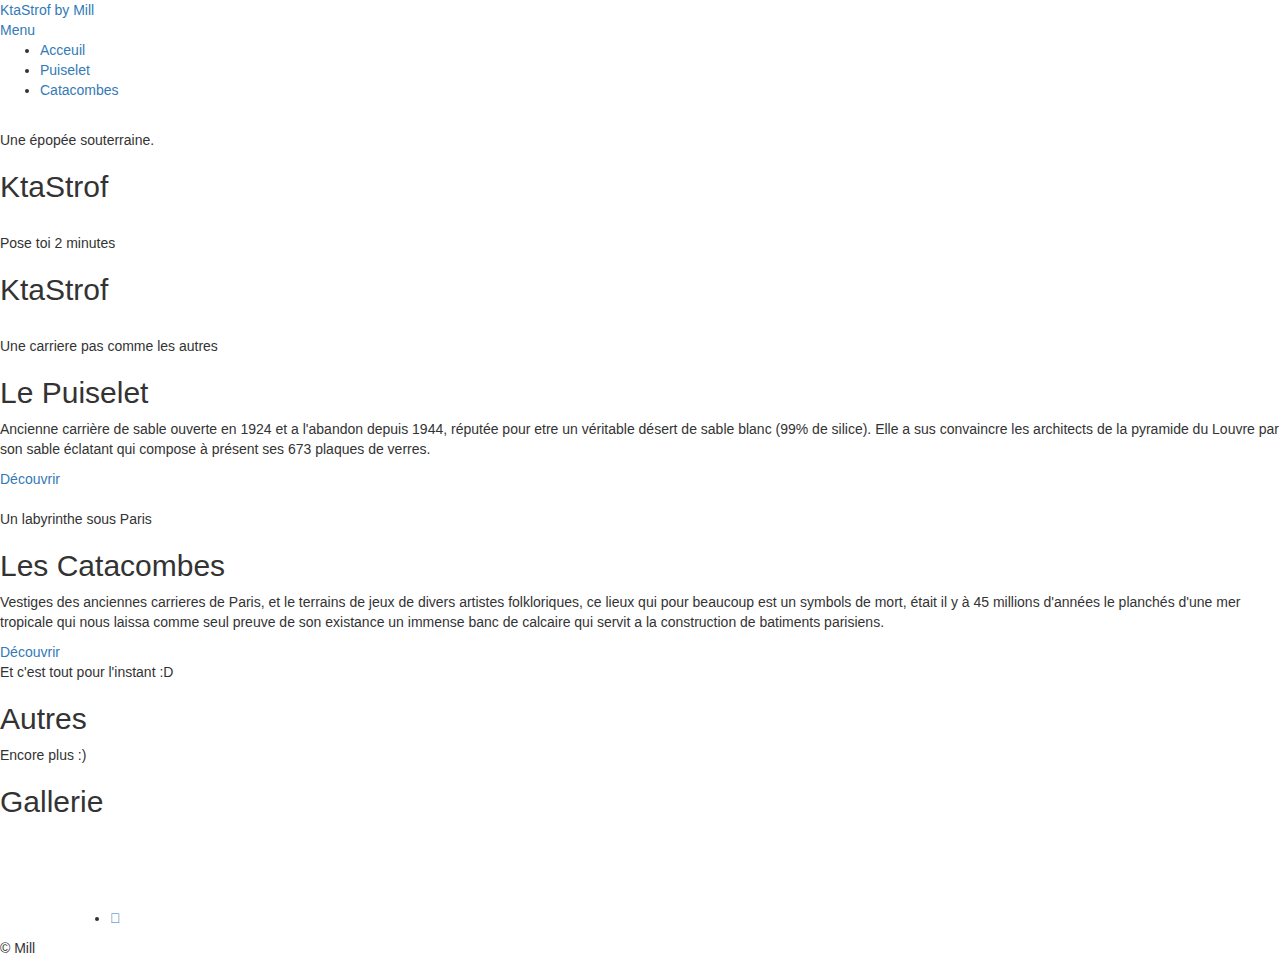
==== index.html @ 18771350 "index" ====
<!DOCTYPE HTML>
<html>
	<head>
        <meta charset="utf-8" />
		<meta name="viewport" content="width=device-width, initial-scale=1" />
		<link rel="stylesheet" href="assets/css/main.css" />
        <link rel="stylesheet" href="https://maxcdn.bootstrapcdn.com/bootstrap/3.3.7/css/bootstrap.min.css">
        <link rel="stylesheet" href="https://maxcdn.bootstrapcdn.com/font-awesome/4.7.0/css/font-awesome.min.css">
        <title>KtaStrof</title>
	</head>
	<body>
		<!-- Header -->
			<header id="header" class="alt">
				<div class="logo"><a href="index.html">KtaStrof <span>by Mill</span></a></div>
				<a href="#menu">Menu</a>
			</header>

		<!-- Nav -->
			<nav id="menu">
				<ul class="links">
					<li><a href="index.html">Acceuil</a></li>
					<li><a href="puiselet.html">Puiselet</a></li>
					<li><a href="catacombes.html">Catacombes</a></li>
				</ul>
			</nav>

		<!-- Banner -->
			<section class="banner full">
				<article>
					<img src="images/f1.JPG" alt="" />
					<div class="inner">
						<header>
							<p>Une épopée souterraine.</p>
							<h2>KtaStrof</h2>
						</header>
					</div>
				</article>
				<article>
					<img src="images/f3.JPG" alt="" />
					<div class="inner">
						<header>
							<p>Pose toi 2 minutes</p>
							<h2>KtaStrof</h2>
						</header>
					</div>
				</article>
			</section>

		<!-- One -->
			<section id="one" class="wrapper style2">
				<div class="inner">
					<div class="grid-style">

						<div>
							<div class="box">
								<div class="image fit">
                                    <a href="puiselet.html">
									<img src="images/f4.JPG" alt="" />
                                    </a>
                                    
								</div>
								<div class="content">
									<header class="align-center">
										<p>Une carriere pas comme les autres</p>
										<h2>Le Puiselet</h2>
									</header>
									<p> Ancienne carrière de sable ouverte en 1924 et a l'abandon depuis 1944, réputée pour etre un véritable désert de sable blanc (99% de silice).
									Elle a sus convaincre les architects de la pyramide du Louvre par son sable éclatant qui compose à présent ses 673 plaques de verres.</p>
									<footer class="align-center">
										<ul class="links">
										</ul>
										<a href="puiselet.html" class="button alt">Découvrir</a>
									</footer>
								</div>
							</div>
						</div>

						<div>
							<div class="box">
								<div class="image fit">
                                    <a href="catacombes.html" >
                                    <img src="images/f5.jpg" alt="" />
                                    </a>
								</div>
								<div class="content">
									<header class="align-center">
										<p>Un labyrinthe sous Paris</p>
										<h2>Les Catacombes</h2>
									</header>
									<p>Vestiges des anciennes carrieres de Paris, et le terrains de jeux de divers artistes folkloriques, ce lieux qui pour beaucoup
									est un symbols de mort, était il y à 45 millions d'années le planchés d'une mer tropicale qui nous laissa comme seul preuve 
									de son existance un immense banc de calcaire qui servit a la construction de batiments parisiens. </p>
									<footer class="align-center">
										<a href="catacombes.html" class="button alt">Découvrir</a>
									</footer>
								</div>
							</div>
						</div>
					</div>
				</div>
			</section>

		<!-- Two -->
			<section id="two" class="wrapper style3">
				<div class="inner">
					<header class="align-center">
						<p>Et c'est tout pour l'instant :D</p>
						<h2>Autres</h2>
					</header>
				</div>
			</section>

		<!-- Three -->
			<section id="three" class="wrapper style2">
				<div class="inner">
					<header class="align-center">
						<p class="special"> Encore plus :)</p>
						<h2>Gallerie</h2>
					</header>
					<div class="gallery">
						<div>
							<div class="image fit">
								<a href="#"><img src="images/f6.jpg" alt="" /></a>
							</div>
						</div>
						<div>
							<div class="image fit">
								<a href="#"><img src="images/f7.jpg" alt="" /></a>
							</div>
						</div>
						<div>
							<div class="image fit">
								<a href="#"><img src="images/f8.jpg" alt="" /></a>
							</div>
						</div>
						<div>
							<div class="image fit">
								<a href="#"><img src="images/f9.JPG" alt="" /></a>
							</div>
						</div>
					</div>
				</div>
			</section>


		<!-- Footer -->
			<footer id="footer">
				<div class="container">
					<ul class="icons">
						<li><a href="https://www.instagram.com/m1ll3n1um3/" class="icon fa-instagram"><span class="label">Instagram</span></a></li>

					</ul>
				</div>
				<div class="copyright">
					&copy; Mill
				</div>
			</footer>

		<!-- Scripts -->
			<script src="assets/js/jquery.min.js"></script>
			<script src="assets/js/jquery.scrollex.min.js"></script>
			<script src="assets/js/skel.min.js"></script>
			<script src="assets/js/util.js"></script>
			<script src="assets/js/main.js"></script>
	</body>
</html>
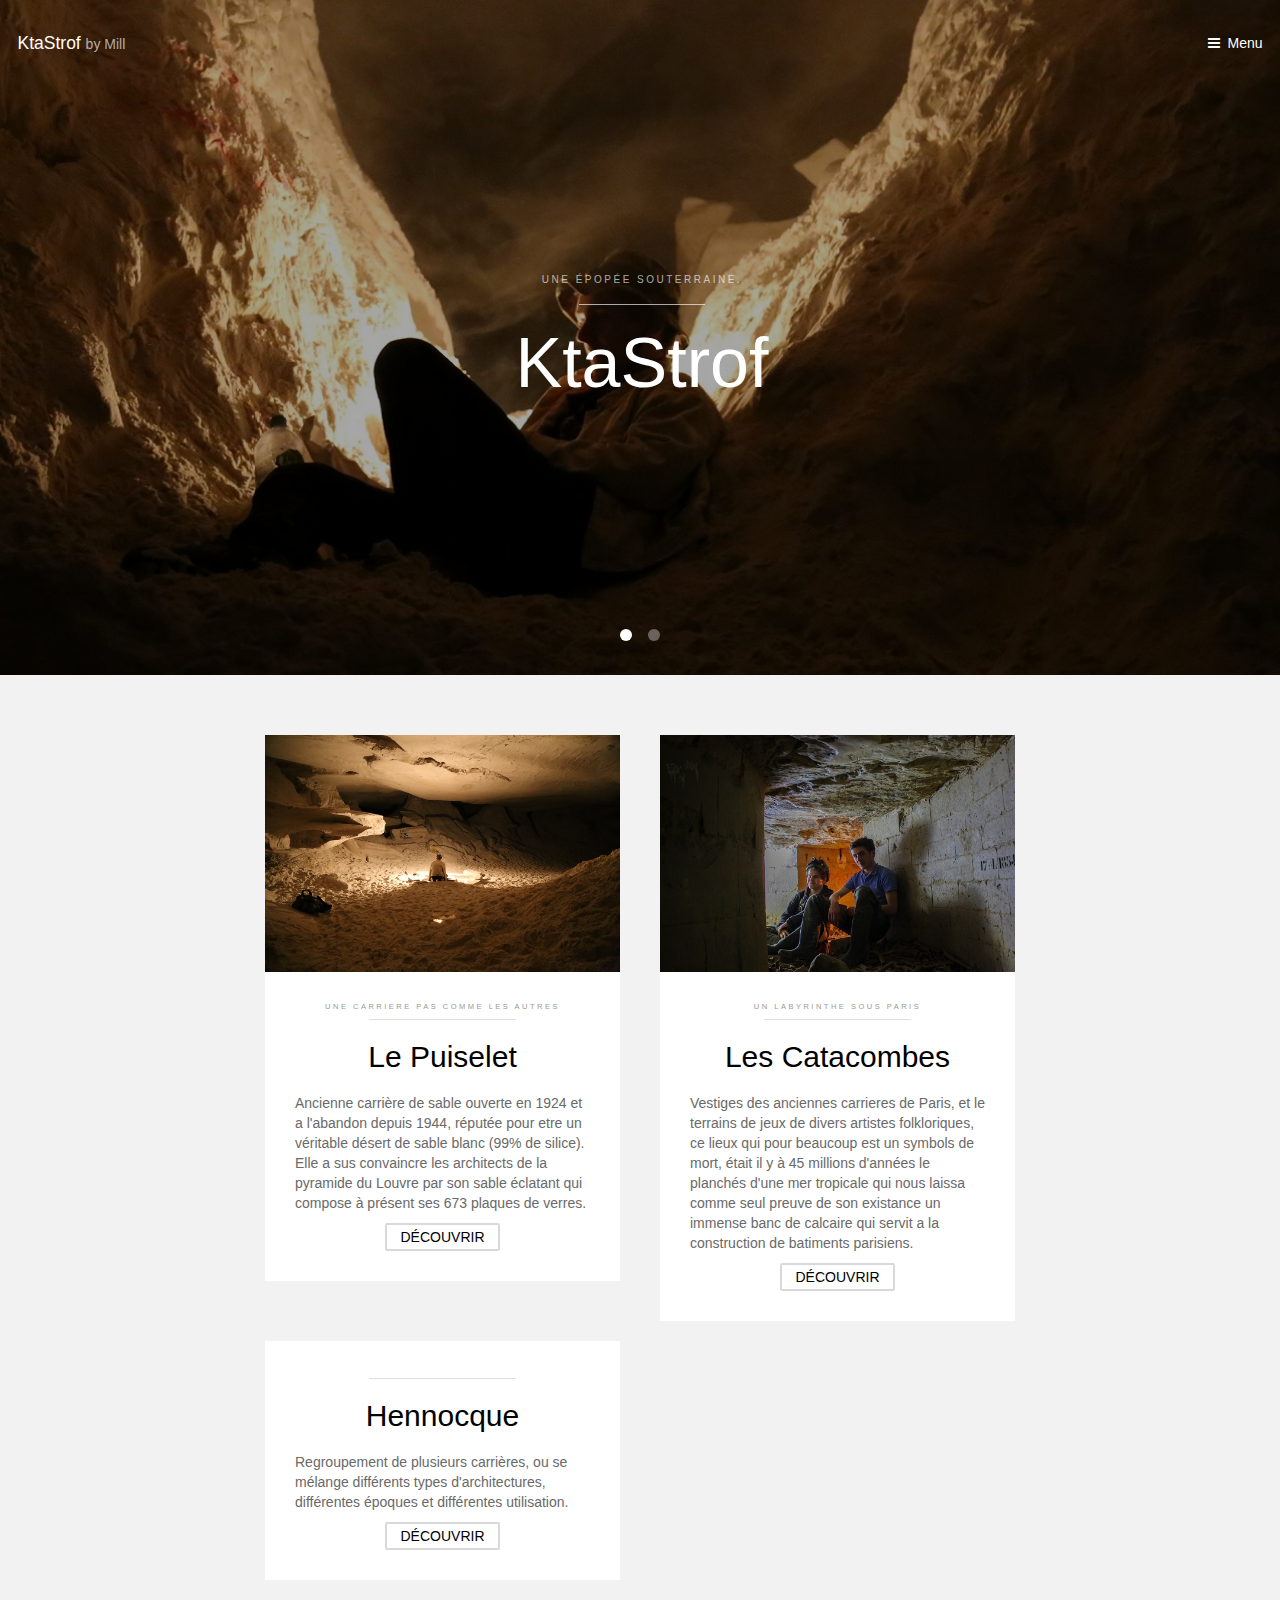
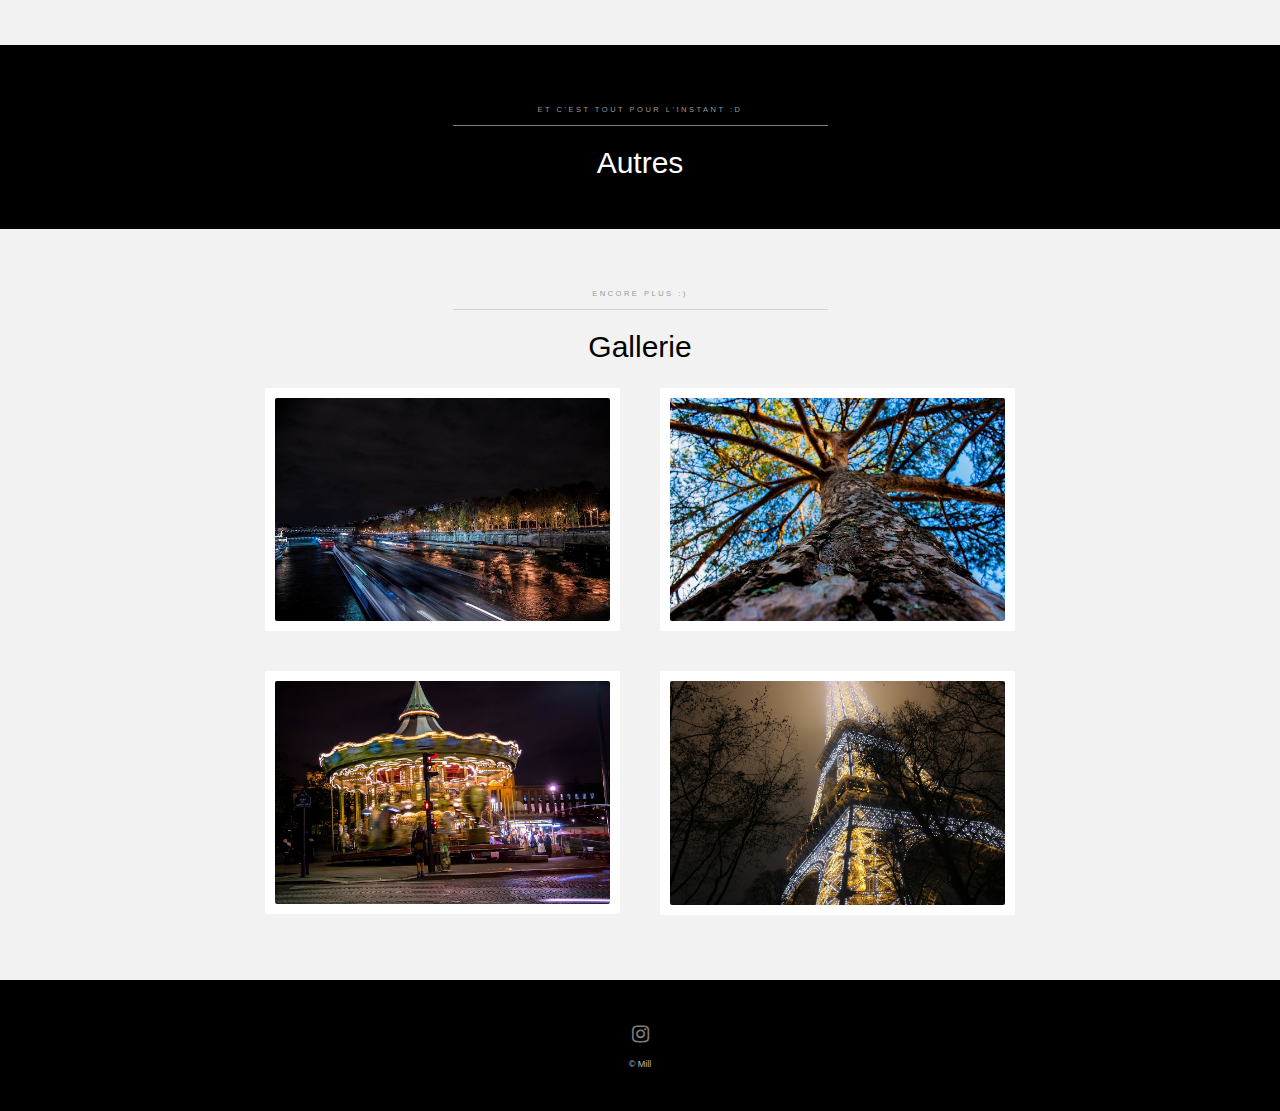
==== commit 6a76c0d0: "debug" ====
--- a/index.html
+++ b/index.html
@@ -21,6 +21,7 @@
 					<li><a href="index.html">Acceuil</a></li>
 					<li><a href="puiselet.html">Puiselet</a></li>
 					<li><a href="catacombes.html">Catacombes</a></li>
+                    <li><a href="hennoque.html">Hennocque</a></li>
 				</ul>
 			</nav>
 
@@ -50,21 +51,20 @@
 			<section id="one" class="wrapper style2">
 				<div class="inner">
 					<div class="grid-style">
-
 						<div>
 							<div class="box">
 								<div class="image fit">
                                     <a href="puiselet.html">
 									<img src="images/f4.JPG" alt="" />
                                     </a>
-                                    
 								</div>
 								<div class="content">
 									<header class="align-center">
 										<p>Une carriere pas comme les autres</p>
 										<h2>Le Puiselet</h2>
-									</header>
-									<p> Ancienne carrière de sable ouverte en 1924 et a l'abandon depuis 1944, réputée pour etre un véritable désert de sable blanc (99% de silice).
+                                        </header >
+									
+                                    <p style="color: dimgrey">Ancienne carrière de sable ouverte en 1924 et a l'abandon depuis 1944, réputée pour etre un véritable désert de sable blanc (99% de silice).
 									Elle a sus convaincre les architects de la pyramide du Louvre par son sable éclatant qui compose à présent ses 673 plaques de verres.</p>
 									<footer class="align-center">
 										<ul class="links">
@@ -74,7 +74,6 @@
 								</div>
 							</div>
 						</div>
-
 						<div>
 							<div class="box">
 								<div class="image fit">
@@ -87,7 +86,7 @@
 										<p>Un labyrinthe sous Paris</p>
 										<h2>Les Catacombes</h2>
 									</header>
-									<p>Vestiges des anciennes carrieres de Paris, et le terrains de jeux de divers artistes folkloriques, ce lieux qui pour beaucoup
+									<p style="color: dimgrey">Vestiges des anciennes carrieres de Paris, et le terrains de jeux de divers artistes folkloriques, ce lieux qui pour beaucoup
 									est un symbols de mort, était il y à 45 millions d'années le planchés d'une mer tropicale qui nous laissa comme seul preuve 
 									de son existance un immense banc de calcaire qui servit a la construction de batiments parisiens. </p>
 									<footer class="align-center">
@@ -96,6 +95,25 @@
 								</div>
 							</div>
 						</div>
+                        <div>
+                            <div class="box">
+                                <div class="image fit">
+                                    <a href="hennoque.html" >
+                                        <img src="images/h8.jpg" alt="" />
+                                    </a>
+                                </div>
+                                <div class="content">
+                                    <header class="align-center">
+                                        <p></p>
+                                        <h2>Hennocque</h2>
+                                    </header>
+                                    <p style="color: dimgrey">Regroupement de plusieurs carrières, ou se mélange différents types d'architectures, différentes époques et différentes utilisation. </p>
+                                    <footer class="align-center">
+                                        <a href="hennoque.html" class="button alt">Découvrir</a>
+                                    </footer>
+                                </div>
+                            </div>
+                        </div>
 					</div>
 				</div>
 			</section>
@@ -141,14 +159,11 @@
 					</div>
 				</div>
 			</section>
-
-
 		<!-- Footer -->
 			<footer id="footer">
 				<div class="container">
 					<ul class="icons">
 						<li><a href="https://www.instagram.com/m1ll3n1um3/" class="icon fa-instagram"><span class="label">Instagram</span></a></li>
-
 					</ul>
 				</div>
 				<div class="copyright">
--- a/assets/css/main.css
+++ b/assets/css/main.css
@@ -0,0 +1,4337 @@
+@charset "UTF-8";
+@import url(font-awesome.min.css);
+@import url("https://fonts.googleapis.com/css?family=Poppins:300,400,500,600,700");
+
+
+
+	html, body, div, span, applet, object, iframe, h1, h2, h3, h4, h5, h6, p, blockquote, pre, a, abbr, acronym, address, big, cite, code, del, dfn, em, img, ins, kbd, q, s, samp, small, strike, strong, sub, sup, tt, var, b, u, i, center, dl, dt, dd, ol, ul, li, fieldset, form, label, legend, table, caption, tbody, tfoot, thead, tr, th, td, article, aside, canvas, details, embed, figure, figcaption, footer, header, hgroup, menu, nav, output, ruby, section, summary, time, mark, audio, video {
+		margin: 0;
+		padding: 0;
+		border: 0;
+		font-size: 100%;
+		font: inherit;
+		vertical-align: baseline;
+	}
+* {
+    -moz-box-sizing: border-box;
+    -webkit-box-sizing: border-box;
+    box-sizing: border-box;
+    margin: 0;
+    padding: 0;
+}
+
+.item {
+    position: relative;
+
+    border: 1px solid #333;
+    margin: 2%;
+    overflow: hidden;
+    width: 540px;
+}
+.item img {
+    max-width: 100%;
+
+    -moz-transition: all 0.3s;
+    -webkit-transition: all 0.3s;
+    transition: all 0.3s;
+}
+.item:hover img {
+    -moz-transform: scale(1.1);
+    -webkit-transform: scale(1.1);
+    transform: scale(1.1);
+}
+
+	article, aside, details, figcaption, figure, footer, header, hgroup, menu, nav, section {
+		display: block;
+	}
+
+	body {
+		line-height: 1;
+	}
+
+	ol, ul {
+		list-style: none;
+	}
+
+	blockquote, q {
+		quotes: none;
+	}
+
+	blockquote:before, blockquote:after, q:before, q:after {
+		content: '';
+		content: none;
+	}
+
+	table {
+		border-collapse: collapse;
+		border-spacing: 0;
+	}
+
+	body {
+		-webkit-text-size-adjust: none;
+	}
+
+/* Box Model */
+
+	*, *:before, *:after {
+		-moz-box-sizing: border-box;
+		-webkit-box-sizing: border-box;
+		box-sizing: border-box;
+	}
+
+/* Containers */
+
+	.container {
+		margin-left: auto;
+		margin-right: auto;
+	}
+
+	.container.\31 25\25 {
+		width: 100%;
+		max-width: 100rem;
+		min-width: 80rem;
+	}
+
+	.container.\37 5\25 {
+		width: 60rem;
+	}
+
+	.container.\35 0\25 {
+		width: 40rem;
+	}
+
+	.container.\32 5\25 {
+		width: 20rem;
+	}
+
+	.container {
+		width: 80rem;
+	}
+
+	@media screen and (max-width: 1680px) {
+
+		.container.\31 25\25 {
+			width: 100%;
+			max-width: 100rem;
+			min-width: 80rem;
+		}
+
+		.container.\37 5\25 {
+			width: 60rem;
+		}
+
+		.container.\35 0\25 {
+			width: 40rem;
+		}
+
+		.container.\32 5\25 {
+			width: 20rem;
+		}
+
+		.container {
+			width: 80rem;
+		}
+
+	}
+
+	@media screen and (max-width: 1280px) {
+
+		.container.\31 25\25 {
+			width: 100%;
+			max-width: 81.25rem;
+			min-width: 65rem;
+		}
+
+		.container.\37 5\25 {
+			width: 48.75rem;
+		}
+
+		.container.\35 0\25 {
+			width: 32.5rem;
+		}
+
+		.container.\32 5\25 {
+			width: 16.25rem;
+		}
+
+		.container {
+			width: 65rem;
+		}
+
+	}
+
+	@media screen and (max-width: 980px) {
+
+		.container.\31 25\25 {
+			width: 100%;
+			max-width: 112.5%;
+			min-width: 90%;
+		}
+
+		.container.\37 5\25 {
+			width: 67.5%;
+		}
+
+		.container.\35 0\25 {
+			width: 45%;
+		}
+
+		.container.\32 5\25 {
+			width: 22.5%;
+		}
+
+		.container {
+			width: 90%;
+		}
+
+	}
+
+	@media screen and (max-width: 736px) {
+
+		.container.\31 25\25 {
+			width: 100%;
+			max-width: 112.5%;
+			min-width: 90%;
+		}
+
+		.container.\37 5\25 {
+			width: 67.5%;
+		}
+
+		.container.\35 0\25 {
+			width: 45%;
+		}
+
+		.container.\32 5\25 {
+			width: 22.5%;
+		}
+
+		.container {
+			width: 90% !important;
+		}
+
+	}
+
+	@media screen and (max-width: 480px) {
+
+		.container.\31 25\25 {
+			width: 100%;
+			max-width: 112.5%;
+			min-width: 90%;
+		}
+
+		.container.\37 5\25 {
+			width: 67.5%;
+		}
+
+		.container.\35 0\25 {
+			width: 45%;
+		}
+
+		.container.\32 5\25 {
+			width: 22.5%;
+		}
+
+		.container {
+			width: 90% !important;
+		}
+
+	}
+
+/* Grid */
+
+	.row {
+		border-bottom: solid 1px transparent;
+		-moz-box-sizing: border-box;
+		-webkit-box-sizing: border-box;
+		box-sizing: border-box;
+	}
+
+	.row > * {
+		float: left;
+		-moz-box-sizing: border-box;
+		-webkit-box-sizing: border-box;
+		box-sizing: border-box;
+	}
+
+	.row:after, .row:before {
+		content: '';
+		display: block;
+		clear: both;
+		height: 0;
+	}
+
+	.row.uniform > * > :first-child {
+		margin-top: 0;
+	}
+
+	.row.uniform > * > :last-child {
+		margin-bottom: 0;
+	}
+
+	.row.\30 \25 > * {
+		padding: 0 0 0 0rem;
+	}
+
+	.row.\30 \25 {
+		margin: 0 0 -1px 0rem;
+	}
+
+	.row.uniform.\30 \25 > * {
+		padding: 0rem 0 0 0rem;
+	}
+
+	.row.uniform.\30 \25 {
+		margin: 0rem 0 -1px 0rem;
+	}
+
+	.row > * {
+		padding: 0 0 0 2rem;
+	}
+
+	.row {
+		margin: 0 0 -1px -2rem;
+	}
+
+	.row.uniform > * {
+		padding: 2rem 0 0 2rem;
+	}
+
+	.row.uniform {
+		margin: -2rem 0 -1px -2rem;
+	}
+
+	.row.\32 00\25 > * {
+		padding: 0 0 0 4rem;
+	}
+
+	.row.\32 00\25 {
+		margin: 0 0 -1px -4rem;
+	}
+
+	.row.uniform.\32 00\25 > * {
+		padding: 4rem 0 0 4rem;
+	}
+
+	.row.uniform.\32 00\25 {
+		margin: -4rem 0 -1px -4rem;
+	}
+
+	.row.\31 50\25 > * {
+		padding: 0 0 0 3rem;
+	}
+
+	.row.\31 50\25 {
+		margin: 0 0 -1px -3rem;
+	}
+
+	.row.uniform.\31 50\25 > * {
+		padding: 3rem 0 0 3rem;
+	}
+
+	.row.uniform.\31 50\25 {
+		margin: -3rem 0 -1px -3rem;
+	}
+
+	.row.\35 0\25 > * {
+		padding: 0 0 0 1rem;
+	}
+
+	.row.\35 0\25 {
+		margin: 0 0 -1px -1rem;
+	}
+
+	.row.uniform.\35 0\25 > * {
+		padding: 1rem 0 0 1rem;
+	}
+
+	.row.uniform.\35 0\25 {
+		margin: -1rem 0 -1px -1rem;
+	}
+
+	.row.\32 5\25 > * {
+		padding: 0 0 0 0.5rem;
+	}
+
+	.row.\32 5\25 {
+		margin: 0 0 -1px -0.5rem;
+	}
+
+	.row.uniform.\32 5\25 > * {
+		padding: 0.5rem 0 0 0.5rem;
+	}
+
+	.row.uniform.\32 5\25 {
+		margin: -0.5rem 0 -1px -0.5rem;
+	}
+
+	.\31 2u, .\31 2u\24 {
+		width: 100%;
+		clear: none;
+		margin-left: 0;
+	}
+
+	.\31 1u, .\31 1u\24 {
+		width: 91.6666666667%;
+		clear: none;
+		margin-left: 0;
+	}
+
+	.\31 0u, .\31 0u\24 {
+		width: 83.3333333333%;
+		clear: none;
+		margin-left: 0;
+	}
+
+	.\39 u, .\39 u\24 {
+		width: 75%;
+		clear: none;
+		margin-left: 0;
+	}
+
+	.\38 u, .\38 u\24 {
+		width: 66.6666666667%;
+		clear: none;
+		margin-left: 0;
+	}
+
+	.\37 u, .\37 u\24 {
+		width: 58.3333333333%;
+		clear: none;
+		margin-left: 0;
+	}
+
+	.\36 u, .\36 u\24 {
+		width: 50%;
+		clear: none;
+		margin-left: 0;
+	}
+
+	.\35 u, .\35 u\24 {
+		width: 41.6666666667%;
+		clear: none;
+		margin-left: 0;
+	}
+
+	.\34 u, .\34 u\24 {
+		width: 33.3333333333%;
+		clear: none;
+		margin-left: 0;
+	}
+
+	.\33 u, .\33 u\24 {
+		width: 25%;
+		clear: none;
+		margin-left: 0;
+	}
+
+	.\32 u, .\32 u\24 {
+		width: 16.6666666667%;
+		clear: none;
+		margin-left: 0;
+	}
+
+	.\31 u, .\31 u\24 {
+		width: 8.3333333333%;
+		clear: none;
+		margin-left: 0;
+	}
+
+	.\31 2u\24 + *,
+	.\31 1u\24 + *,
+	.\31 0u\24 + *,
+	.\39 u\24 + *,
+	.\38 u\24 + *,
+	.\37 u\24 + *,
+	.\36 u\24 + *,
+	.\35 u\24 + *,
+	.\34 u\24 + *,
+	.\33 u\24 + *,
+	.\32 u\24 + *,
+	.\31 u\24 + * {
+		clear: left;
+	}
+
+	.\-11u {
+		margin-left: 91.66667%;
+	}
+
+	.\-10u {
+		margin-left: 83.33333%;
+	}
+
+	.\-9u {
+		margin-left: 75%;
+	}
+
+	.\-8u {
+		margin-left: 66.66667%;
+	}
+
+	.\-7u {
+		margin-left: 58.33333%;
+	}
+
+	.\-6u {
+		margin-left: 50%;
+	}
+
+	.\-5u {
+		margin-left: 41.66667%;
+	}
+
+	.\-4u {
+		margin-left: 33.33333%;
+	}
+
+	.\-3u {
+		margin-left: 25%;
+	}
+
+	.\-2u {
+		margin-left: 16.66667%;
+	}
+
+	.\-1u {
+		margin-left: 8.33333%;
+	}
+
+	@media screen and (max-width: 1680px) {
+
+		.row > * {
+			padding: 0 0 0 2rem;
+		}
+
+		.row {
+			margin: 0 0 -1px -2rem;
+		}
+
+		.row.uniform > * {
+			padding: 2rem 0 0 2rem;
+		}
+
+		.row.uniform {
+			margin: -2rem 0 -1px -2rem;
+		}
+
+		.row.\32 00\25 > * {
+			padding: 0 0 0 4rem;
+		}
+
+		.row.\32 00\25 {
+			margin: 0 0 -1px -4rem;
+		}
+
+		.row.uniform.\32 00\25 > * {
+			padding: 4rem 0 0 4rem;
+		}
+
+		.row.uniform.\32 00\25 {
+			margin: -4rem 0 -1px -4rem;
+		}
+
+		.row.\31 50\25 > * {
+			padding: 0 0 0 3rem;
+		}
+
+		.row.\31 50\25 {
+			margin: 0 0 -1px -3rem;
+		}
+
+		.row.uniform.\31 50\25 > * {
+			padding: 3rem 0 0 3rem;
+		}
+
+		.row.uniform.\31 50\25 {
+			margin: -3rem 0 -1px -3rem;
+		}
+
+		.row.\35 0\25 > * {
+			padding: 0 0 0 1rem;
+		}
+
+		.row.\35 0\25 {
+			margin: 0 0 -1px -1rem;
+		}
+
+		.row.uniform.\35 0\25 > * {
+			padding: 1rem 0 0 1rem;
+		}
+
+		.row.uniform.\35 0\25 {
+			margin: -1rem 0 -1px -1rem;
+		}
+
+		.row.\32 5\25 > * {
+			padding: 0 0 0 0.5rem;
+		}
+
+		.row.\32 5\25 {
+			margin: 0 0 -1px -0.5rem;
+		}
+
+		.row.uniform.\32 5\25 > * {
+			padding: 0.5rem 0 0 0.5rem;
+		}
+
+		.row.uniform.\32 5\25 {
+			margin: -0.5rem 0 -1px -0.5rem;
+		}
+
+		.\31 2u\28xlarge\29, .\31 2u\24\28xlarge\29 {
+			width: 100%;
+			clear: none;
+			margin-left: 0;
+		}
+
+		.\31 1u\28xlarge\29, .\31 1u\24\28xlarge\29 {
+			width: 91.6666666667%;
+			clear: none;
+			margin-left: 0;
+		}
+
+		.\31 0u\28xlarge\29, .\31 0u\24\28xlarge\29 {
+			width: 83.3333333333%;
+			clear: none;
+			margin-left: 0;
+		}
+
+		.\39 u\28xlarge\29, .\39 u\24\28xlarge\29 {
+			width: 75%;
+			clear: none;
+			margin-left: 0;
+		}
+
+		.\38 u\28xlarge\29, .\38 u\24\28xlarge\29 {
+			width: 66.6666666667%;
+			clear: none;
+			margin-left: 0;
+		}
+
+		.\37 u\28xlarge\29, .\37 u\24\28xlarge\29 {
+			width: 58.3333333333%;
+			clear: none;
+			margin-left: 0;
+		}
+
+		.\36 u\28xlarge\29, .\36 u\24\28xlarge\29 {
+			width: 50%;
+			clear: none;
+			margin-left: 0;
+		}
+
+		.\35 u\28xlarge\29, .\35 u\24\28xlarge\29 {
+			width: 41.6666666667%;
+			clear: none;
+			margin-left: 0;
+		}
+
+		.\34 u\28xlarge\29, .\34 u\24\28xlarge\29 {
+			width: 33.3333333333%;
+			clear: none;
+			margin-left: 0;
+		}
+
+		.\33 u\28xlarge\29, .\33 u\24\28xlarge\29 {
+			width: 25%;
+			clear: none;
+			margin-left: 0;
+		}
+
+		.\32 u\28xlarge\29, .\32 u\24\28xlarge\29 {
+			width: 16.6666666667%;
+			clear: none;
+			margin-left: 0;
+		}
+
+		.\31 u\28xlarge\29, .\31 u\24\28xlarge\29 {
+			width: 8.3333333333%;
+			clear: none;
+			margin-left: 0;
+		}
+
+		.\31 2u\24\28xlarge\29 + *,
+		.\31 1u\24\28xlarge\29 + *,
+		.\31 0u\24\28xlarge\29 + *,
+		.\39 u\24\28xlarge\29 + *,
+		.\38 u\24\28xlarge\29 + *,
+		.\37 u\24\28xlarge\29 + *,
+		.\36 u\24\28xlarge\29 + *,
+		.\35 u\24\28xlarge\29 + *,
+		.\34 u\24\28xlarge\29 + *,
+		.\33 u\24\28xlarge\29 + *,
+		.\32 u\24\28xlarge\29 + *,
+		.\31 u\24\28xlarge\29 + * {
+			clear: left;
+		}
+
+		.\-11u\28xlarge\29 {
+			margin-left: 91.66667%;
+		}
+
+		.\-10u\28xlarge\29 {
+			margin-left: 83.33333%;
+		}
+
+		.\-9u\28xlarge\29 {
+			margin-left: 75%;
+		}
+
+		.\-8u\28xlarge\29 {
+			margin-left: 66.66667%;
+		}
+
+		.\-7u\28xlarge\29 {
+			margin-left: 58.33333%;
+		}
+
+		.\-6u\28xlarge\29 {
+			margin-left: 50%;
+		}
+
+		.\-5u\28xlarge\29 {
+			margin-left: 41.66667%;
+		}
+
+		.\-4u\28xlarge\29 {
+			margin-left: 33.33333%;
+		}
+
+		.\-3u\28xlarge\29 {
+			margin-left: 25%;
+		}
+
+		.\-2u\28xlarge\29 {
+			margin-left: 16.66667%;
+		}
+
+		.\-1u\28xlarge\29 {
+			margin-left: 8.33333%;
+		}
+
+	}
+
+	@media screen and (max-width: 1280px) {
+
+		.row > * {
+			padding: 0 0 0 1.5rem;
+		}
+
+		.row {
+			margin: 0 0 -1px -1.5rem;
+		}
+
+		.row.uniform > * {
+			padding: 1.5rem 0 0 1.5rem;
+		}
+
+		.row.uniform {
+			margin: -1.5rem 0 -1px -1.5rem;
+		}
+
+		.row.\32 00\25 > * {
+			padding: 0 0 0 3rem;
+		}
+
+		.row.\32 00\25 {
+			margin: 0 0 -1px -3rem;
+		}
+
+		.row.uniform.\32 00\25 > * {
+			padding: 3rem 0 0 3rem;
+		}
+
+		.row.uniform.\32 00\25 {
+			margin: -3rem 0 -1px -3rem;
+		}
+
+		.row.\31 50\25 > * {
+			padding: 0 0 0 2.25rem;
+		}
+
+		.row.\31 50\25 {
+			margin: 0 0 -1px -2.25rem;
+		}
+
+		.row.uniform.\31 50\25 > * {
+			padding: 2.25rem 0 0 2.25rem;
+		}
+
+		.row.uniform.\31 50\25 {
+			margin: -2.25rem 0 -1px -2.25rem;
+		}
+
+		.row.\35 0\25 > * {
+			padding: 0 0 0 0.75rem;
+		}
+
+		.row.\35 0\25 {
+			margin: 0 0 -1px -0.75rem;
+		}
+
+		.row.uniform.\35 0\25 > * {
+			padding: 0.75rem 0 0 0.75rem;
+		}
+
+		.row.uniform.\35 0\25 {
+			margin: -0.75rem 0 -1px -0.75rem;
+		}
+
+		.row.\32 5\25 > * {
+			padding: 0 0 0 0.375rem;
+		}
+
+		.row.\32 5\25 {
+			margin: 0 0 -1px -0.375rem;
+		}
+
+		.row.uniform.\32 5\25 > * {
+			padding: 0.375rem 0 0 0.375rem;
+		}
+
+		.row.uniform.\32 5\25 {
+			margin: -0.375rem 0 -1px -0.375rem;
+		}
+
+		.\31 2u\28large\29, .\31 2u\24\28large\29 {
+			width: 100%;
+			clear: none;
+			margin-left: 0;
+		}
+
+		.\31 1u\28large\29, .\31 1u\24\28large\29 {
+			width: 91.6666666667%;
+			clear: none;
+			margin-left: 0;
+		}
+
+		.\31 0u\28large\29, .\31 0u\24\28large\29 {
+			width: 83.3333333333%;
+			clear: none;
+			margin-left: 0;
+		}
+
+		.\39 u\28large\29, .\39 u\24\28large\29 {
+			width: 75%;
+			clear: none;
+			margin-left: 0;
+		}
+
+		.\38 u\28large\29, .\38 u\24\28large\29 {
+			width: 66.6666666667%;
+			clear: none;
+			margin-left: 0;
+		}
+
+		.\37 u\28large\29, .\37 u\24\28large\29 {
+			width: 58.3333333333%;
+			clear: none;
+			margin-left: 0;
+		}
+
+		.\36 u\28large\29, .\36 u\24\28large\29 {
+			width: 50%;
+			clear: none;
+			margin-left: 0;
+		}
+
+		.\35 u\28large\29, .\35 u\24\28large\29 {
+			width: 41.6666666667%;
+			clear: none;
+			margin-left: 0;
+		}
+
+		.\34 u\28large\29, .\34 u\24\28large\29 {
+			width: 33.3333333333%;
+			clear: none;
+			margin-left: 0;
+		}
+
+		.\33 u\28large\29, .\33 u\24\28large\29 {
+			width: 25%;
+			clear: none;
+			margin-left: 0;
+		}
+
+		.\32 u\28large\29, .\32 u\24\28large\29 {
+			width: 16.6666666667%;
+			clear: none;
+			margin-left: 0;
+		}
+
+		.\31 u\28large\29, .\31 u\24\28large\29 {
+			width: 8.3333333333%;
+			clear: none;
+			margin-left: 0;
+		}
+
+		.\31 2u\24\28large\29 + *,
+		.\31 1u\24\28large\29 + *,
+		.\31 0u\24\28large\29 + *,
+		.\39 u\24\28large\29 + *,
+		.\38 u\24\28large\29 + *,
+		.\37 u\24\28large\29 + *,
+		.\36 u\24\28large\29 + *,
+		.\35 u\24\28large\29 + *,
+		.\34 u\24\28large\29 + *,
+		.\33 u\24\28large\29 + *,
+		.\32 u\24\28large\29 + *,
+		.\31 u\24\28large\29 + * {
+			clear: left;
+		}
+
+		.\-11u\28large\29 {
+			margin-left: 91.66667%;
+		}
+
+		.\-10u\28large\29 {
+			margin-left: 83.33333%;
+		}
+
+		.\-9u\28large\29 {
+			margin-left: 75%;
+		}
+
+		.\-8u\28large\29 {
+			margin-left: 66.66667%;
+		}
+
+		.\-7u\28large\29 {
+			margin-left: 58.33333%;
+		}
+
+		.\-6u\28large\29 {
+			margin-left: 50%;
+		}
+
+		.\-5u\28large\29 {
+			margin-left: 41.66667%;
+		}
+
+		.\-4u\28large\29 {
+			margin-left: 33.33333%;
+		}
+
+		.\-3u\28large\29 {
+			margin-left: 25%;
+		}
+
+		.\-2u\28large\29 {
+			margin-left: 16.66667%;
+		}
+
+		.\-1u\28large\29 {
+			margin-left: 8.33333%;
+		}
+
+	}
+
+	@media screen and (max-width: 980px) {
+
+		.row > * {
+			padding: 0 0 0 1.5rem;
+		}
+
+		.row {
+			margin: 0 0 -1px -1.5rem;
+		}
+
+		.row.uniform > * {
+			padding: 1.5rem 0 0 1.5rem;
+		}
+
+		.row.uniform {
+			margin: -1.5rem 0 -1px -1.5rem;
+		}
+
+		.row.\32 00\25 > * {
+			padding: 0 0 0 3rem;
+		}
+
+		.row.\32 00\25 {
+			margin: 0 0 -1px -3rem;
+		}
+
+		.row.uniform.\32 00\25 > * {
+			padding: 3rem 0 0 3rem;
+		}
+
+		.row.uniform.\32 00\25 {
+			margin: -3rem 0 -1px -3rem;
+		}
+
+		.row.\31 50\25 > * {
+			padding: 0 0 0 2.25rem;
+		}
+
+		.row.\31 50\25 {
+			margin: 0 0 -1px -2.25rem;
+		}
+
+		.row.uniform.\31 50\25 > * {
+			padding: 2.25rem 0 0 2.25rem;
+		}
+
+		.row.uniform.\31 50\25 {
+			margin: -2.25rem 0 -1px -2.25rem;
+		}
+
+		.row.\35 0\25 > * {
+			padding: 0 0 0 0.75rem;
+		}
+
+		.row.\35 0\25 {
+			margin: 0 0 -1px -0.75rem;
+		}
+
+		.row.uniform.\35 0\25 > * {
+			padding: 0.75rem 0 0 0.75rem;
+		}
+
+		.row.uniform.\35 0\25 {
+			margin: -0.75rem 0 -1px -0.75rem;
+		}
+
+		.row.\32 5\25 > * {
+			padding: 0 0 0 0.375rem;
+		}
+
+		.row.\32 5\25 {
+			margin: 0 0 -1px -0.375rem;
+		}
+
+		.row.uniform.\32 5\25 > * {
+			padding: 0.375rem 0 0 0.375rem;
+		}
+
+		.row.uniform.\32 5\25 {
+			margin: -0.375rem 0 -1px -0.375rem;
+		}
+
+		.\31 2u\28medium\29, .\31 2u\24\28medium\29 {
+			width: 100%;
+			clear: none;
+			margin-left: 0;
+		}
+
+		.\31 1u\28medium\29, .\31 1u\24\28medium\29 {
+			width: 91.6666666667%;
+			clear: none;
+			margin-left: 0;
+		}
+
+		.\31 0u\28medium\29, .\31 0u\24\28medium\29 {
+			width: 83.3333333333%;
+			clear: none;
+			margin-left: 0;
+		}
+
+		.\39 u\28medium\29, .\39 u\24\28medium\29 {
+			width: 75%;
+			clear: none;
+			margin-left: 0;
+		}
+
+		.\38 u\28medium\29, .\38 u\24\28medium\29 {
+			width: 66.6666666667%;
+			clear: none;
+			margin-left: 0;
+		}
+
+		.\37 u\28medium\29, .\37 u\24\28medium\29 {
+			width: 58.3333333333%;
+			clear: none;
+			margin-left: 0;
+		}
+
+		.\36 u\28medium\29, .\36 u\24\28medium\29 {
+			width: 50%;
+			clear: none;
+			margin-left: 0;
+		}
+
+		.\35 u\28medium\29, .\35 u\24\28medium\29 {
+			width: 41.6666666667%;
+			clear: none;
+			margin-left: 0;
+		}
+
+		.\34 u\28medium\29, .\34 u\24\28medium\29 {
+			width: 33.3333333333%;
+			clear: none;
+			margin-left: 0;
+		}
+
+		.\33 u\28medium\29, .\33 u\24\28medium\29 {
+			width: 25%;
+			clear: none;
+			margin-left: 0;
+		}
+
+		.\32 u\28medium\29, .\32 u\24\28medium\29 {
+			width: 16.6666666667%;
+			clear: none;
+			margin-left: 0;
+		}
+
+		.\31 u\28medium\29, .\31 u\24\28medium\29 {
+			width: 8.3333333333%;
+			clear: none;
+			margin-left: 0;
+		}
+
+		.\31 2u\24\28medium\29 + *,
+		.\31 1u\24\28medium\29 + *,
+		.\31 0u\24\28medium\29 + *,
+		.\39 u\24\28medium\29 + *,
+		.\38 u\24\28medium\29 + *,
+		.\37 u\24\28medium\29 + *,
+		.\36 u\24\28medium\29 + *,
+		.\35 u\24\28medium\29 + *,
+		.\34 u\24\28medium\29 + *,
+		.\33 u\24\28medium\29 + *,
+		.\32 u\24\28medium\29 + *,
+		.\31 u\24\28medium\29 + * {
+			clear: left;
+		}
+
+		.\-11u\28medium\29 {
+			margin-left: 91.66667%;
+		}
+
+		.\-10u\28medium\29 {
+			margin-left: 83.33333%;
+		}
+
+		.\-9u\28medium\29 {
+			margin-left: 75%;
+		}
+
+		.\-8u\28medium\29 {
+			margin-left: 66.66667%;
+		}
+
+		.\-7u\28medium\29 {
+			margin-left: 58.33333%;
+		}
+
+		.\-6u\28medium\29 {
+			margin-left: 50%;
+		}
+
+		.\-5u\28medium\29 {
+			margin-left: 41.66667%;
+		}
+
+		.\-4u\28medium\29 {
+			margin-left: 33.33333%;
+		}
+
+		.\-3u\28medium\29 {
+			margin-left: 25%;
+		}
+
+		.\-2u\28medium\29 {
+			margin-left: 16.66667%;
+		}
+
+		.\-1u\28medium\29 {
+			margin-left: 8.33333%;
+		}
+
+	}
+
+	@media screen and (max-width: 736px) {
+
+		.row > * {
+			padding: 0 0 0 1.25rem;
+		}
+
+		.row {
+			margin: 0 0 -1px -1.25rem;
+		}
+
+		.row.uniform > * {
+			padding: 1.25rem 0 0 1.25rem;
+		}
+
+		.row.uniform {
+			margin: -1.25rem 0 -1px -1.25rem;
+		}
+
+		.row.\32 00\25 > * {
+			padding: 0 0 0 2.5rem;
+		}
+
+		.row.\32 00\25 {
+			margin: 0 0 -1px -2.5rem;
+		}
+
+		.row.uniform.\32 00\25 > * {
+			padding: 2.5rem 0 0 2.5rem;
+		}
+
+		.row.uniform.\32 00\25 {
+			margin: -2.5rem 0 -1px -2.5rem;
+		}
+
+		.row.\31 50\25 > * {
+			padding: 0 0 0 1.875rem;
+		}
+
+		.row.\31 50\25 {
+			margin: 0 0 -1px -1.875rem;
+		}
+
+		.row.uniform.\31 50\25 > * {
+			padding: 1.875rem 0 0 1.875rem;
+		}
+
+		.row.uniform.\31 50\25 {
+			margin: -1.875rem 0 -1px -1.875rem;
+		}
+
+		.row.\35 0\25 > * {
+			padding: 0 0 0 0.625rem;
+		}
+
+		.row.\35 0\25 {
+			margin: 0 0 -1px -0.625rem;
+		}
+
+		.row.uniform.\35 0\25 > * {
+			padding: 0.625rem 0 0 0.625rem;
+		}
+
+		.row.uniform.\35 0\25 {
+			margin: -0.625rem 0 -1px -0.625rem;
+		}
+
+		.row.\32 5\25 > * {
+			padding: 0 0 0 0.3125rem;
+		}
+
+		.row.\32 5\25 {
+			margin: 0 0 -1px -0.3125rem;
+		}
+
+		.row.uniform.\32 5\25 > * {
+			padding: 0.3125rem 0 0 0.3125rem;
+		}
+
+		.row.uniform.\32 5\25 {
+			margin: -0.3125rem 0 -1px -0.3125rem;
+		}
+
+		.\31 2u\28small\29, .\31 2u\24\28small\29 {
+			width: 100%;
+			clear: none;
+			margin-left: 0;
+		}
+
+		.\31 1u\28small\29, .\31 1u\24\28small\29 {
+			width: 91.6666666667%;
+			clear: none;
+			margin-left: 0;
+		}
+
+		.\31 0u\28small\29, .\31 0u\24\28small\29 {
+			width: 83.3333333333%;
+			clear: none;
+			margin-left: 0;
+		}
+
+		.\39 u\28small\29, .\39 u\24\28small\29 {
+			width: 75%;
+			clear: none;
+			margin-left: 0;
+		}
+
+		.\38 u\28small\29, .\38 u\24\28small\29 {
+			width: 66.6666666667%;
+			clear: none;
+			margin-left: 0;
+		}
+
+		.\37 u\28small\29, .\37 u\24\28small\29 {
+			width: 58.3333333333%;
+			clear: none;
+			margin-left: 0;
+		}
+
+		.\36 u\28small\29, .\36 u\24\28small\29 {
+			width: 50%;
+			clear: none;
+			margin-left: 0;
+		}
+
+		.\35 u\28small\29, .\35 u\24\28small\29 {
+			width: 41.6666666667%;
+			clear: none;
+			margin-left: 0;
+		}
+
+		.\34 u\28small\29, .\34 u\24\28small\29 {
+			width: 33.3333333333%;
+			clear: none;
+			margin-left: 0;
+		}
+
+		.\33 u\28small\29, .\33 u\24\28small\29 {
+			width: 25%;
+			clear: none;
+			margin-left: 0;
+		}
+
+		.\32 u\28small\29, .\32 u\24\28small\29 {
+			width: 16.6666666667%;
+			clear: none;
+			margin-left: 0;
+		}
+
+		.\31 u\28small\29, .\31 u\24\28small\29 {
+			width: 8.3333333333%;
+			clear: none;
+			margin-left: 0;
+		}
+
+		.\31 2u\24\28small\29 + *,
+		.\31 1u\24\28small\29 + *,
+		.\31 0u\24\28small\29 + *,
+		.\39 u\24\28small\29 + *,
+		.\38 u\24\28small\29 + *,
+		.\37 u\24\28small\29 + *,
+		.\36 u\24\28small\29 + *,
+		.\35 u\24\28small\29 + *,
+		.\34 u\24\28small\29 + *,
+		.\33 u\24\28small\29 + *,
+		.\32 u\24\28small\29 + *,
+		.\31 u\24\28small\29 + * {
+			clear: left;
+		}
+
+		.\-11u\28small\29 {
+			margin-left: 91.66667%;
+		}
+
+		.\-10u\28small\29 {
+			margin-left: 83.33333%;
+		}
+
+		.\-9u\28small\29 {
+			margin-left: 75%;
+		}
+
+		.\-8u\28small\29 {
+			margin-left: 66.66667%;
+		}
+
+		.\-7u\28small\29 {
+			margin-left: 58.33333%;
+		}
+
+		.\-6u\28small\29 {
+			margin-left: 50%;
+		}
+
+		.\-5u\28small\29 {
+			margin-left: 41.66667%;
+		}
+
+		.\-4u\28small\29 {
+			margin-left: 33.33333%;
+		}
+
+		.\-3u\28small\29 {
+			margin-left: 25%;
+		}
+
+		.\-2u\28small\29 {
+			margin-left: 16.66667%;
+		}
+
+		.\-1u\28small\29 {
+			margin-left: 8.33333%;
+		}
+
+	}
+
+	@media screen and (max-width: 480px) {
+
+		.row > * {
+			padding: 0 0 0 1.25rem;
+		}
+
+		.row {
+			margin: 0 0 -1px -1.25rem;
+		}
+
+		.row.uniform > * {
+			padding: 1.25rem 0 0 1.25rem;
+		}
+
+		.row.uniform {
+			margin: -1.25rem 0 -1px -1.25rem;
+		}
+
+		.row.\32 00\25 > * {
+			padding: 0 0 0 2.5rem;
+		}
+
+		.row.\32 00\25 {
+			margin: 0 0 -1px -2.5rem;
+		}
+
+		.row.uniform.\32 00\25 > * {
+			padding: 2.5rem 0 0 2.5rem;
+		}
+
+		.row.uniform.\32 00\25 {
+			margin: -2.5rem 0 -1px -2.5rem;
+		}
+
+		.row.\31 50\25 > * {
+			padding: 0 0 0 1.875rem;
+		}
+
+		.row.\31 50\25 {
+			margin: 0 0 -1px -1.875rem;
+		}
+
+		.row.uniform.\31 50\25 > * {
+			padding: 1.875rem 0 0 1.875rem;
+		}
+
+		.row.uniform.\31 50\25 {
+			margin: -1.875rem 0 -1px -1.875rem;
+		}
+
+		.row.\35 0\25 > * {
+			padding: 0 0 0 0.625rem;
+		}
+
+		.row.\35 0\25 {
+			margin: 0 0 -1px -0.625rem;
+		}
+
+		.row.uniform.\35 0\25 > * {
+			padding: 0.625rem 0 0 0.625rem;
+		}
+
+		.row.uniform.\35 0\25 {
+			margin: -0.625rem 0 -1px -0.625rem;
+		}
+
+		.row.\32 5\25 > * {
+			padding: 0 0 0 0.3125rem;
+		}
+
+		.row.\32 5\25 {
+			margin: 0 0 -1px -0.3125rem;
+		}
+
+		.row.uniform.\32 5\25 > * {
+			padding: 0.3125rem 0 0 0.3125rem;
+		}
+
+		.row.uniform.\32 5\25 {
+			margin: -0.3125rem 0 -1px -0.3125rem;
+		}
+
+		.\31 2u\28xsmall\29, .\31 2u\24\28xsmall\29 {
+			width: 100%;
+			clear: none;
+			margin-left: 0;
+		}
+
+		.\31 1u\28xsmall\29, .\31 1u\24\28xsmall\29 {
+			width: 91.6666666667%;
+			clear: none;
+			margin-left: 0;
+		}
+
+		.\31 0u\28xsmall\29, .\31 0u\24\28xsmall\29 {
+			width: 83.3333333333%;
+			clear: none;
+			margin-left: 0;
+		}
+
+		.\39 u\28xsmall\29, .\39 u\24\28xsmall\29 {
+			width: 75%;
+			clear: none;
+			margin-left: 0;
+		}
+
+		.\38 u\28xsmall\29, .\38 u\24\28xsmall\29 {
+			width: 66.6666666667%;
+			clear: none;
+			margin-left: 0;
+		}
+
+		.\37 u\28xsmall\29, .\37 u\24\28xsmall\29 {
+			width: 58.3333333333%;
+			clear: none;
+			margin-left: 0;
+		}
+
+		.\36 u\28xsmall\29, .\36 u\24\28xsmall\29 {
+			width: 50%;
+			clear: none;
+			margin-left: 0;
+		}
+
+		.\35 u\28xsmall\29, .\35 u\24\28xsmall\29 {
+			width: 41.6666666667%;
+			clear: none;
+			margin-left: 0;
+		}
+
+		.\34 u\28xsmall\29, .\34 u\24\28xsmall\29 {
+			width: 33.3333333333%;
+			clear: none;
+			margin-left: 0;
+		}
+
+		.\33 u\28xsmall\29, .\33 u\24\28xsmall\29 {
+			width: 25%;
+			clear: none;
+			margin-left: 0;
+		}
+
+		.\32 u\28xsmall\29, .\32 u\24\28xsmall\29 {
+			width: 16.6666666667%;
+			clear: none;
+			margin-left: 0;
+		}
+
+		.\31 u\28xsmall\29, .\31 u\24\28xsmall\29 {
+			width: 8.3333333333%;
+			clear: none;
+			margin-left: 0;
+		}
+
+		.\31 2u\24\28xsmall\29 + *,
+		.\31 1u\24\28xsmall\29 + *,
+		.\31 0u\24\28xsmall\29 + *,
+		.\39 u\24\28xsmall\29 + *,
+		.\38 u\24\28xsmall\29 + *,
+		.\37 u\24\28xsmall\29 + *,
+		.\36 u\24\28xsmall\29 + *,
+		.\35 u\24\28xsmall\29 + *,
+		.\34 u\24\28xsmall\29 + *,
+		.\33 u\24\28xsmall\29 + *,
+		.\32 u\24\28xsmall\29 + *,
+		.\31 u\24\28xsmall\29 + * {
+			clear: left;
+		}
+
+		.\-11u\28xsmall\29 {
+			margin-left: 91.66667%;
+		}
+
+		.\-10u\28xsmall\29 {
+			margin-left: 83.33333%;
+		}
+
+		.\-9u\28xsmall\29 {
+			margin-left: 75%;
+		}
+
+		.\-8u\28xsmall\29 {
+			margin-left: 66.66667%;
+		}
+
+		.\-7u\28xsmall\29 {
+			margin-left: 58.33333%;
+		}
+
+		.\-6u\28xsmall\29 {
+			margin-left: 50%;
+		}
+
+		.\-5u\28xsmall\29 {
+			margin-left: 41.66667%;
+		}
+
+		.\-4u\28xsmall\29 {
+			margin-left: 33.33333%;
+		}
+
+		.\-3u\28xsmall\29 {
+			margin-left: 25%;
+		}
+
+		.\-2u\28xsmall\29 {
+			margin-left: 16.66667%;
+		}
+
+		.\-1u\28xsmall\29 {
+			margin-left: 8.33333%;
+		}
+
+	}
+
+/* Basic */
+
+	@-ms-viewport {
+		width: device-width;
+	}
+
+	body {
+		-ms-overflow-style: scrollbar;
+	}
+
+	@media screen and (max-width: 480px) {
+
+		html, body {
+			min-width: 320px;
+		}
+
+	}
+
+	body {
+		background: #fff;
+	}
+
+		body.is-loading *, body.is-loading *:before, body.is-loading *:after {
+			-moz-animation: none !important;
+			-webkit-animation: none !important;
+			-ms-animation: none !important;
+			animation: none !important;
+			-moz-transition: none !important;
+			-webkit-transition: none !important;
+			-ms-transition: none !important;
+			transition: none !important;
+		}
+
+/* Type */
+
+	html {
+		font-size: 13pt;
+	}
+
+		@media screen and (max-width: 1680px) {
+
+			html {
+				font-size: 11pt;
+			}
+
+		}
+
+		@media screen and (max-width: 1280px) {
+
+			html {
+				font-size: 11pt;
+			}
+
+		}
+
+		@media screen and (max-width: 980px) {
+
+			html {
+				font-size: 12pt;
+			}
+
+		}
+
+		@media screen and (max-width: 736px) {
+
+			html {
+				font-size: 12pt;
+			}
+
+		}
+
+		@media screen and (max-width: 480px) {
+
+			html {
+				font-size: 12pt;
+			}
+
+		}
+
+	body {
+		background-color: #fff;
+		color: #444;
+	}
+
+	body, input, select, textarea {
+		font-family: "Poppins", sans-serif;
+		font-weight: 300;
+		font-size: 1rem;
+		line-height: 1.65;
+	}
+
+	a {
+		text-decoration: underline;
+	}
+
+		a:hover {
+			text-decoration: none;
+		}
+
+	strong, b {
+		font-weight: 600;
+	}
+
+	em, i {
+		font-style: italic;
+	}
+
+	p {
+		margin: 0 0 2rem 0;
+	}
+
+		p.special {
+			text-transform: uppercase;
+			font-size: .75rem;
+			font-weight: 300;
+			margin: 0 0 .5rem 0;
+			padding: 0 0 1rem 0;
+			letter-spacing: .25rem;
+		}
+
+			p.special:after {
+				content: '';
+				position: absolute;
+				margin: auto;
+				right: 0;
+				bottom: 0;
+				left: 0;
+				width: 50%;
+				height: 1px;
+				background-color: rgba(0, 0, 0, 0.125);
+			}
+
+	h1, h2, h3, h4, h5, h6 {
+		font-weight: 300;
+		line-height: 1.5;
+		margin: 0 0 1rem 0;
+	}
+
+		h1 a, h2 a, h3 a, h4 a, h5 a, h6 a {
+			color: inherit;
+			text-decoration: none;
+		}
+
+	h2 {
+		font-size: 1.75rem;
+	}
+
+	h3 {
+		font-size: 1.35rem;
+	}
+
+	h4 {
+		font-size: 1.1rem;
+	}
+
+	h5 {
+		font-size: 0.9rem;
+	}
+
+	h6 {
+		font-size: 0.7rem;
+	}
+
+	sub {
+		font-size: 0.8rem;
+		position: relative;
+		top: 0.5rem;
+	}
+
+	sup {
+		font-size: 0.8rem;
+		position: relative;
+		top: -0.5rem;
+	}
+
+	blockquote {
+		border-left: solid 4px;
+		font-style: italic;
+		margin: 0 0 2rem 0;
+		padding: 0.5rem 0 0.5rem 2rem;
+	}
+
+	code {
+		border-radius: 2px;
+		border: solid 1px;
+		font-family: "Courier New", monospace;
+		font-size: 0.9rem;
+		margin: 0 0.25rem;
+		padding: 0.25rem 0.65rem;
+	}
+
+	pre {
+		-webkit-overflow-scrolling: touch;
+		font-family: "Courier New", monospace;
+		font-size: 0.9rem;
+		margin: 0 0 2rem 0;
+	}
+
+		pre code {
+			display: block;
+			line-height: 1.75;
+			padding: 1rem 1.5rem;
+			overflow-x: auto;
+		}
+
+	hr {
+		border: 0;
+		border-bottom: solid 1px;
+		margin: 2rem 0;
+	}
+
+		hr.major {
+			margin: 3rem 0;
+		}
+
+	.align-left {
+		text-align: left;
+	}
+
+	.align-center {
+		text-align: center;
+	}
+
+	.align-right {
+		text-align: right;
+	}
+
+	input, select, textarea {
+		color: #555;
+	}
+
+	a {
+		color: #8a4680;
+	}
+
+	strong, b {
+		color: #555;
+	}
+
+	h1, h2, h3, h4, h5, h6 {
+		color: #555;
+	}
+
+	blockquote {
+		border-left-color: rgba(144, 144, 144, 0.25);
+	}
+
+	code {
+		background: rgba(144, 144, 144, 0.075);
+		border-color: rgba(144, 144, 144, 0.25);
+	}
+
+	hr {
+		border-bottom-color: rgba(144, 144, 144, 0.25);
+	}
+
+/* Box */
+
+	.box {
+		margin-bottom: 2rem;
+		background: #FFF;
+	}
+
+		.box .image.fit {
+			margin: 0;
+			border-radius: 0;
+            color: aqua;
+		}
+
+			.box .image.fit img {
+				border-radius: 0;
+			}
+
+		.box header h2 {
+			margin-bottom: 2rem;
+		}
+
+		.box header p {
+			text-transform: uppercase;
+			font-size: .75rem;
+			font-weight: 300;
+			margin: 0 0 .25rem 0;
+			padding: 0 0 .75rem 0;
+			letter-spacing: .25rem;
+		}
+
+			.box header p:after {
+				content: '';
+				position: absolute;
+				margin: auto;
+				right: 0;
+				bottom: 0;
+				left: 0;
+				width: 50%;
+				height: 1px;
+				background-color: rgba(0, 0, 0, 0.125);
+                color: aqua;
+			}
+
+		.box .content {
+			padding: 3rem;
+            color: aqua;
+		}
+
+		.box > :last-child,
+		.box > :last-child > :last-child,
+		.box > :last-child > :last-child > :last-child {
+			margin-bottom: 0;
+		}
+
+		.box.alt {
+			border: 0;
+			border-radius: 0;
+			padding: 0;
+		}
+
+		@media screen and (max-width: 736px) {
+
+			.box .content {
+				padding: 2rem;
+			}
+
+		}
+
+	.box {
+		border-color: rgba(144, 144, 144, 0.25);
+	}
+
+/* Button */
+
+	input[type="submit"],
+	input[type="reset"],
+	input[type="button"],
+	button,
+	.button {
+		-moz-appearance: none;
+		-webkit-appearance: none;
+		-ms-appearance: none;
+		appearance: none;
+		-moz-transition: background-color 0.2s ease-in-out, color 0.2s ease-in-out;
+		-webkit-transition: background-color 0.2s ease-in-out, color 0.2s ease-in-out;
+		-ms-transition: background-color 0.2s ease-in-out, color 0.2s ease-in-out;
+		transition: background-color 0.2s ease-in-out, color 0.2s ease-in-out;
+		border-radius: 2px;
+		border: 0;
+		cursor: pointer;
+		display: inline-block;
+		font-weight: 300;
+		height: 2.85rem;
+		line-height: 2.95rem;
+		padding: 0 1.5rem;
+		text-align: center;
+		text-decoration: none;
+		text-transform: uppercase;
+		white-space: nowrap;
+	}
+
+		input[type="submit"].icon,
+		input[type="reset"].icon,
+		input[type="button"].icon,
+		button.icon,
+		.button.icon {
+			padding-left: 1.35rem;
+		}
+
+			input[type="submit"].icon:before,
+			input[type="reset"].icon:before,
+			input[type="button"].icon:before,
+			button.icon:before,
+			.button.icon:before {
+				margin-right: 0.5rem;
+			}
+
+		input[type="submit"].fit,
+		input[type="reset"].fit,
+		input[type="button"].fit,
+		button.fit,
+		.button.fit {
+			display: block;
+			margin: 0 0 1rem 0;
+			width: 100%;
+		}
+
+		input[type="submit"].small,
+		input[type="reset"].small,
+		input[type="button"].small,
+		button.small,
+		.button.small {
+			font-size: 0.8rem;
+		}
+
+		input[type="submit"].big,
+		input[type="reset"].big,
+		input[type="button"].big,
+		button.big,
+		.button.big {
+			font-size: 1.35rem;
+		}
+
+		input[type="submit"].disabled, input[type="submit"]:disabled,
+		input[type="reset"].disabled,
+		input[type="reset"]:disabled,
+		input[type="button"].disabled,
+		input[type="button"]:disabled,
+		button.disabled,
+		button:disabled,
+		.button.disabled,
+		.button:disabled {
+			-moz-pointer-events: none;
+			-webkit-pointer-events: none;
+			-ms-pointer-events: none;
+			pointer-events: none;
+			opacity: 0.25;
+		}
+
+		@media screen and (max-width: 480px) {
+
+			input[type="submit"],
+			input[type="reset"],
+			input[type="button"],
+			button,
+			.button {
+				padding: 0;
+				width: 100%;
+			}
+
+		}
+
+	input[type="submit"],
+	input[type="reset"],
+	input[type="button"],
+	button,
+	.button {
+		background-color: #f2f2f2;
+		color: #000 !important;
+	}
+
+		input[type="submit"]:hover,
+		input[type="reset"]:hover,
+		input[type="button"]:hover,
+		button:hover,
+		.button:hover {
+			background-color: white;
+		}
+
+		input[type="submit"]:active,
+		input[type="reset"]:active,
+		input[type="button"]:active,
+		button:active,
+		.button:active {
+			background-color: #e5e5e5;
+		}
+
+		input[type="submit"].alt,
+		input[type="reset"].alt,
+		input[type="button"].alt,
+		button.alt,
+		.button.alt {
+			background-color: transparent;
+			box-shadow: inset 0 0 0 2px rgba(144, 144, 144, 0.25);
+			color: #555 !important;
+		}
+
+			input[type="submit"].alt:hover,
+			input[type="reset"].alt:hover,
+			input[type="button"].alt:hover,
+			button.alt:hover,
+			.button.alt:hover {
+				background-color: rgba(144, 144, 144, 0.075);
+			}
+
+			input[type="submit"].alt:active,
+			input[type="reset"].alt:active,
+			input[type="button"].alt:active,
+			button.alt:active,
+			.button.alt:active {
+				background-color: rgba(144, 144, 144, 0.2);
+			}
+
+			input[type="submit"].alt.icon:before,
+			input[type="reset"].alt.icon:before,
+			input[type="button"].alt.icon:before,
+			button.alt.icon:before,
+			.button.alt.icon:before {
+				color: #bbb;
+			}
+
+		input[type="submit"].special,
+		input[type="reset"].special,
+		input[type="button"].special,
+		button.special,
+		.button.special {
+			background-color: #8a4680;
+			color: #ffffff !important;
+		}
+
+			input[type="submit"].special:hover,
+			input[type="reset"].special:hover,
+			input[type="button"].special:hover,
+			button.special:hover,
+			.button.special:hover {
+				background-color: #9b4f90;
+			}
+
+			input[type="submit"].special:active,
+			input[type="reset"].special:active,
+			input[type="button"].special:active,
+			button.special:active,
+			.button.special:active {
+				background-color: #793d70;
+			}
+
+/* Form */
+
+	form {
+		margin: 0 0 2rem 0;
+	}
+
+	label {
+		display: block;
+		font-size: 0.9rem;
+		font-weight: 700;
+		margin: 0 0 1rem 0;
+	}
+
+	input[type="text"],
+	input[type="password"],
+	input[type="email"],
+	select,
+	textarea {
+		-moz-appearance: none;
+		-webkit-appearance: none;
+		-ms-appearance: none;
+		appearance: none;
+		border-radius: 2px;
+		border: none;
+		border: solid 1px;
+		color: inherit;
+		display: block;
+		outline: 0;
+		padding: 0 1rem;
+		text-decoration: none;
+		width: 100%;
+	}
+
+		input[type="text"]:invalid,
+		input[type="password"]:invalid,
+		input[type="email"]:invalid,
+		select:invalid,
+		textarea:invalid {
+			box-shadow: none;
+		}
+
+	.select-wrapper {
+		text-decoration: none;
+		display: block;
+		position: relative;
+	}
+
+		.select-wrapper:before {
+			-moz-osx-font-smoothing: grayscale;
+			-webkit-font-smoothing: antialiased;
+			font-family: FontAwesome;
+			font-style: normal;
+			font-weight: normal;
+			text-transform: none !important;
+		}
+
+		.select-wrapper:before {
+			content: '\f078';
+			display: block;
+			height: 2.75rem;
+			line-height: 2.75rem;
+			pointer-events: none;
+			position: absolute;
+			right: 0;
+			text-align: center;
+			top: 0;
+			width: 2.75rem;
+		}
+
+		.select-wrapper select::-ms-expand {
+			display: none;
+		}
+
+	input[type="text"],
+	input[type="password"],
+	input[type="email"],
+	select {
+		height: 2.75rem;
+	}
+
+	textarea {
+		padding: 0.75rem 1rem;
+	}
+
+	input[type="checkbox"],
+	input[type="radio"] {
+		-moz-appearance: none;
+		-webkit-appearance: none;
+		-ms-appearance: none;
+		appearance: none;
+		display: block;
+		float: left;
+		margin-right: -2rem;
+		opacity: 0;
+		width: 1rem;
+		z-index: -1;
+	}
+
+		input[type="checkbox"] + label,
+		input[type="radio"] + label {
+			text-decoration: none;
+			cursor: pointer;
+			display: inline-block;
+			font-size: 1rem;
+			font-weight: 400;
+			padding-left: 2.4rem;
+			padding-right: 0.75rem;
+			position: relative;
+		}
+
+			input[type="checkbox"] + label:before,
+			input[type="radio"] + label:before {
+				-moz-osx-font-smoothing: grayscale;
+				-webkit-font-smoothing: antialiased;
+				font-family: FontAwesome;
+				font-style: normal;
+				font-weight: normal;
+				text-transform: none !important;
+			}
+
+			input[type="checkbox"] + label:before,
+			input[type="radio"] + label:before {
+				border-radius: 2px;
+				border: solid 1px;
+				content: '';
+				display: inline-block;
+				height: 1.65rem;
+				left: 0;
+				line-height: 1.58125rem;
+				position: absolute;
+				text-align: center;
+				top: 0;
+				width: 1.65rem;
+			}
+
+		input[type="checkbox"]:checked + label:before,
+		input[type="radio"]:checked + label:before {
+			content: '\f00c';
+		}
+
+	input[type="checkbox"] + label:before {
+		border-radius: 2px;
+	}
+
+	input[type="radio"] + label:before {
+		border-radius: 100%;
+	}
+
+	::-webkit-input-placeholder {
+		opacity: 1.0;
+	}
+
+	:-moz-placeholder {
+		opacity: 1.0;
+	}
+
+	::-moz-placeholder {
+		opacity: 1.0;
+	}
+
+	:-ms-input-placeholder {
+		opacity: 1.0;
+	}
+
+	.formerize-placeholder {
+		opacity: 1.0;
+	}
+
+	label {
+		color: #555;
+	}
+
+	input[type="text"],
+	input[type="password"],
+	input[type="email"],
+	select,
+	textarea {
+		background: rgba(144, 144, 144, 0.075);
+		border-color: rgba(144, 144, 144, 0.25);
+	}
+
+		input[type="text"]:focus,
+		input[type="password"]:focus,
+		input[type="email"]:focus,
+		select:focus,
+		textarea:focus {
+			border-color: #8a4680;
+			box-shadow: 0 0 0 1px #8a4680;
+		}
+
+	.select-wrapper:before {
+		color: rgba(144, 144, 144, 0.25);
+	}
+
+	input[type="checkbox"] + label,
+	input[type="radio"] + label {
+		color: #444;
+	}
+
+		input[type="checkbox"] + label:before,
+		input[type="radio"] + label:before {
+			background: rgba(144, 144, 144, 0.075);
+			border-color: rgba(144, 144, 144, 0.25);
+		}
+
+	input[type="checkbox"]:checked + label:before,
+	input[type="radio"]:checked + label:before {
+		background-color: #8a4680;
+		border-color: #8a4680;
+		color: #ffffff;
+	}
+
+	input[type="checkbox"]:focus + label:before,
+	input[type="radio"]:focus + label:before {
+		border-color: #8a4680;
+		box-shadow: 0 0 0 1px #8a4680;
+	}
+
+	::-webkit-input-placeholder {
+		color: #bbb !important;
+	}
+
+	:-moz-placeholder {
+		color: #bbb !important;
+	}
+
+	::-moz-placeholder {
+		color: #bbb !important;
+	}
+
+	:-ms-input-placeholder {
+		color: #bbb !important;
+	}
+
+	.formerize-placeholder {
+		color: #bbb !important;
+	}
+
+/* Icon */
+
+	.icon {
+		text-decoration: none;
+		border-bottom: none;
+		position: relative;
+	}
+
+		.icon:before {
+			-moz-osx-font-smoothing: grayscale;
+			-webkit-font-smoothing: antialiased;
+			font-family: FontAwesome;
+			font-style: normal;
+			font-weight: normal;
+			text-transform: none !important;
+		}
+
+		.icon > .label {
+			display: none;
+		}
+
+/* Image */
+
+	.image {
+		border-radius: 2px;
+		border: 0;
+		display: inline-block;
+		position: relative;
+	}
+
+		.image img {
+			border-radius: 2px;
+			display: block;
+		}
+
+		.image.left, .image.right {
+			max-width: 40%;
+		}
+
+			.image.left img, .image.right img {
+				width: 100%;
+			}
+
+		.image.left {
+			float: left;
+			margin: 0 1.5rem 1rem 0;
+			top: 0.25rem;
+		}
+
+		.image.right {
+			float: right;
+			margin: 0 0 1rem 1.5rem;
+			top: 0.25rem;
+		}
+
+		.image.fit {
+			display: block;
+			margin: 0 0 2rem 0;
+			width: 100%;
+		}
+
+			.image.fit img {
+				width: 100%;
+			}
+
+		.image.main {
+			display: block;
+			margin: 0 0 3rem 0;
+			width: 100%;
+		}
+
+			.image.main img {
+				width: 100%;
+			}
+
+/* List */
+
+	ol {
+		list-style: decimal;
+		margin: 0 0 2rem 0;
+		padding-left: 1.25rem;
+	}
+
+		ol li {
+			padding-left: 0.25rem;
+		}
+
+	ul {
+		list-style: disc;
+		margin: 0 0 2rem 0;
+		padding-left: 1rem;
+	}
+
+		ul li {
+			padding-left: 0.5rem;
+		}
+
+		ul.alt {
+			list-style: none;
+			padding-left: 0;
+		}
+
+			ul.alt li {
+				border-top: solid 1px;
+				padding: 0.5rem 0;
+			}
+
+				ul.alt li:first-child {
+					border-top: 0;
+					padding-top: 0;
+				}
+
+		ul.icons {
+			cursor: default;
+			list-style: none;
+			padding-left: 0;
+		}
+
+			ul.icons li {
+				display: inline-block;
+				padding: 0 1rem 0 0;
+			}
+
+				ul.icons li:last-child {
+					padding-right: 0;
+				}
+
+				ul.icons li .icon:before {
+					font-size: 2rem;
+				}
+
+		ul.actions {
+			cursor: default;
+			list-style: none;
+			padding-left: 0;
+		}
+
+			ul.actions li {
+				display: inline-block;
+				padding: 0 1rem 0 0;
+				vertical-align: middle;
+			}
+
+				ul.actions li:last-child {
+					padding-right: 0;
+				}
+
+			ul.actions.small li {
+				padding: 0 0.5rem 0 0;
+			}
+
+			ul.actions.vertical li {
+				display: block;
+				padding: 1rem 0 0 0;
+			}
+
+				ul.actions.vertical li:first-child {
+					padding-top: 0;
+				}
+
+				ul.actions.vertical li > * {
+					margin-bottom: 0;
+				}
+
+			ul.actions.vertical.small li {
+				padding: 0.5rem 0 0 0;
+			}
+
+				ul.actions.vertical.small li:first-child {
+					padding-top: 0;
+				}
+
+			ul.actions.fit {
+				display: table;
+				margin-left: -1rem;
+				padding: 0;
+				table-layout: fixed;
+				width: calc(100% + 1rem);
+			}
+
+				ul.actions.fit li {
+					display: table-cell;
+					padding: 0 0 0 1rem;
+				}
+
+					ul.actions.fit li > * {
+						margin-bottom: 0;
+					}
+
+				ul.actions.fit.small {
+					margin-left: -0.5rem;
+					width: calc(100% + 0.5rem);
+				}
+
+					ul.actions.fit.small li {
+						padding: 0 0 0 0.5rem;
+					}
+
+			@media screen and (max-width: 480px) {
+
+				ul.actions {
+					margin: 0 0 2rem 0;
+				}
+
+					ul.actions li {
+						padding: 1rem 0 0 0;
+						display: block;
+						text-align: center;
+						width: 100%;
+					}
+
+						ul.actions li:first-child {
+							padding-top: 0;
+						}
+
+						ul.actions li > * {
+							width: 100%;
+							margin: 0 !important;
+						}
+
+							ul.actions li > *.icon:before {
+								margin-left: -2rem;
+							}
+
+					ul.actions.small li {
+						padding: 0.5rem 0 0 0;
+					}
+
+						ul.actions.small li:first-child {
+							padding-top: 0;
+						}
+
+			}
+
+	dl {
+		margin: 0 0 2rem 0;
+	}
+
+		dl dt {
+			display: block;
+			font-weight: 700;
+			margin: 0 0 1rem 0;
+		}
+
+		dl dd {
+			margin-left: 2rem;
+		}
+
+	ul.alt li {
+		border-top-color: rgba(144, 144, 144, 0.25);
+	}
+
+/* Section/Article */
+
+	section.special, article.special {
+		text-align: center;
+	}
+
+	header p {
+		position: relative;
+		margin: 0 0 1.5rem 0;
+	}
+
+	header h2 + p {
+		font-size: 1.25rem;
+		margin-top: -1rem;
+	}
+
+	header h3 + p {
+		font-size: 1.1rem;
+		margin-top: -0.8rem;
+	}
+
+	header h4 + p,
+	header h5 + p,
+	header h6 + p {
+		font-size: 0.9rem;
+		margin-top: -0.6rem;
+	}
+
+	header p {
+		color: #bbb;
+	}
+
+/* Table */
+
+	.table-wrapper {
+		-webkit-overflow-scrolling: touch;
+		overflow-x: auto;
+	}
+
+	table {
+		margin: 0 0 2rem 0;
+		width: 100%;
+	}
+
+		table tbody tr {
+			border: solid 1px;
+			border-left: 0;
+			border-right: 0;
+		}
+
+		table td {
+			padding: 0.75rem 0.75rem;
+		}
+
+		table th {
+			font-size: 0.9rem;
+			font-weight: 700;
+			padding: 0 0.75rem 0.75rem 0.75rem;
+			text-align: left;
+		}
+
+		table thead {
+			border-bottom: solid 2px;
+		}
+
+		table tfoot {
+			border-top: solid 2px;
+		}
+
+		table.alt {
+			border-collapse: separate;
+		}
+
+			table.alt tbody tr td {
+				border: solid 1px;
+				border-left-width: 0;
+				border-top-width: 0;
+			}
+
+				table.alt tbody tr td:first-child {
+					border-left-width: 1px;
+				}
+
+			table.alt tbody tr:first-child td {
+				border-top-width: 1px;
+			}
+
+			table.alt thead {
+				border-bottom: 0;
+			}
+
+			table.alt tfoot {
+				border-top: 0;
+			}
+
+	table tbody tr {
+		border-color: rgba(144, 144, 144, 0.25);
+	}
+
+		table tbody tr:nth-child(2n + 1) {
+			background-color: rgba(144, 144, 144, 0.075);
+		}
+
+	table th {
+		color: #555;
+	}
+
+	table thead {
+		border-bottom-color: rgba(144, 144, 144, 0.25);
+	}
+
+	table tfoot {
+		border-top-color: rgba(144, 144, 144, 0.25);
+	}
+
+	table.alt tbody tr td {
+		border-color: rgba(144, 144, 144, 0.25);
+	}
+
+/* Wrapper */
+
+	.wrapper {
+		padding: 6rem 0 4rem 0 ;
+		position: relative;
+		margin: 0;
+	}
+
+		.wrapper > .inner {
+			margin: 0 auto;
+			width: 80rem;
+		}
+
+		.wrapper.style1 {
+			background-color: #8a4680;
+			color: #e2d1df;
+		}
+
+			.wrapper.style1 input, .wrapper.style1 select, .wrapper.style1 textarea {
+				color: #ffffff;
+			}
+
+			.wrapper.style1 a {
+				color: #ffffff;
+			}
+
+			.wrapper.style1 strong, .wrapper.style1 b {
+				color: #ffffff;
+			}
+
+			.wrapper.style1 h1, .wrapper.style1 h2, .wrapper.style1 h3, .wrapper.style1 h4, .wrapper.style1 h5, .wrapper.style1 h6 {
+				color: #ffffff;
+			}
+
+			.wrapper.style1 blockquote {
+				border-left-color: rgba(255, 255, 255, 0.25);
+			}
+
+			.wrapper.style1 code {
+				background: rgba(255, 255, 255, 0.075);
+				border-color: rgba(255, 255, 255, 0.25);
+			}
+
+			.wrapper.style1 hr {
+				border-bottom-color: rgba(255, 255, 255, 0.25);
+			}
+
+			.wrapper.style1 .box {
+				border-color: rgba(255, 255, 255, 0.25);
+			}
+
+			.wrapper.style1 input[type="submit"],
+			.wrapper.style1 input[type="reset"],
+			.wrapper.style1 input[type="button"],
+			.wrapper.style1 button,
+			.wrapper.style1 .button {
+				background-color: #f2f2f2;
+				color: #000 !important;
+			}
+
+				.wrapper.style1 input[type="submit"]:hover,
+				.wrapper.style1 input[type="reset"]:hover,
+				.wrapper.style1 input[type="button"]:hover,
+				.wrapper.style1 button:hover,
+				.wrapper.style1 .button:hover {
+					background-color: white;
+				}
+
+				.wrapper.style1 input[type="submit"]:active,
+				.wrapper.style1 input[type="reset"]:active,
+				.wrapper.style1 input[type="button"]:active,
+				.wrapper.style1 button:active,
+				.wrapper.style1 .button:active {
+					background-color: #e5e5e5;
+				}
+
+				.wrapper.style1 input[type="submit"].alt,
+				.wrapper.style1 input[type="reset"].alt,
+				.wrapper.style1 input[type="button"].alt,
+				.wrapper.style1 button.alt,
+				.wrapper.style1 .button.alt {
+					background-color: transparent;
+					box-shadow: inset 0 0 0 2px rgba(255, 255, 255, 0.25);
+					color: #ffffff !important;
+				}
+
+					.wrapper.style1 input[type="submit"].alt:hover,
+					.wrapper.style1 input[type="reset"].alt:hover,
+					.wrapper.style1 input[type="button"].alt:hover,
+					.wrapper.style1 button.alt:hover,
+					.wrapper.style1 .button.alt:hover {
+						background-color: rgba(255, 255, 255, 0.075);
+					}
+
+					.wrapper.style1 input[type="submit"].alt:active,
+					.wrapper.style1 input[type="reset"].alt:active,
+					.wrapper.style1 input[type="button"].alt:active,
+					.wrapper.style1 button.alt:active,
+					.wrapper.style1 .button.alt:active {
+						background-color: rgba(255, 255, 255, 0.2);
+					}
+
+					.wrapper.style1 input[type="submit"].alt.icon:before,
+					.wrapper.style1 input[type="reset"].alt.icon:before,
+					.wrapper.style1 input[type="button"].alt.icon:before,
+					.wrapper.style1 button.alt.icon:before,
+					.wrapper.style1 .button.alt.icon:before {
+						color: #d0b5cc;
+					}
+
+				.wrapper.style1 input[type="submit"].special,
+				.wrapper.style1 input[type="reset"].special,
+				.wrapper.style1 input[type="button"].special,
+				.wrapper.style1 button.special,
+				.wrapper.style1 .button.special {
+					background-color: #ffffff;
+					color: #8a4680 !important;
+				}
+
+			.wrapper.style1 label {
+				color: #ffffff;
+			}
+
+			.wrapper.style1 input[type="text"],
+			.wrapper.style1 input[type="password"],
+			.wrapper.style1 input[type="email"],
+			.wrapper.style1 select,
+			.wrapper.style1 textarea {
+				background: rgba(255, 255, 255, 0.075);
+				border-color: rgba(255, 255, 255, 0.25);
+			}
+
+				.wrapper.style1 input[type="text"]:focus,
+				.wrapper.style1 input[type="password"]:focus,
+				.wrapper.style1 input[type="email"]:focus,
+				.wrapper.style1 select:focus,
+				.wrapper.style1 textarea:focus {
+					border-color: #ffffff;
+					box-shadow: 0 0 0 1px #ffffff;
+				}
+
+			.wrapper.style1 .select-wrapper:before {
+				color: rgba(255, 255, 255, 0.25);
+			}
+
+			.wrapper.style1 input[type="checkbox"] + label,
+			.wrapper.style1 input[type="radio"] + label {
+				color: #e2d1df;
+			}
+
+				.wrapper.style1 input[type="checkbox"] + label:before,
+				.wrapper.style1 input[type="radio"] + label:before {
+					background: rgba(255, 255, 255, 0.075);
+					border-color: rgba(255, 255, 255, 0.25);
+				}
+
+			.wrapper.style1 input[type="checkbox"]:checked + label:before,
+			.wrapper.style1 input[type="radio"]:checked + label:before {
+				background-color: #ffffff;
+				border-color: #ffffff;
+				color: #8a4680;
+			}
+
+			.wrapper.style1 input[type="checkbox"]:focus + label:before,
+			.wrapper.style1 input[type="radio"]:focus + label:before {
+				border-color: #ffffff;
+				box-shadow: 0 0 0 1px #ffffff;
+			}
+
+			.wrapper.style1 ::-webkit-input-placeholder {
+				color: #d0b5cc !important;
+			}
+
+			.wrapper.style1 :-moz-placeholder {
+				color: #d0b5cc !important;
+			}
+
+			.wrapper.style1 ::-moz-placeholder {
+				color: #d0b5cc !important;
+			}
+
+			.wrapper.style1 :-ms-input-placeholder {
+				color: #d0b5cc !important;
+			}
+
+			.wrapper.style1 .formerize-placeholder {
+				color: #d0b5cc !important;
+			}
+
+			.wrapper.style1 ul.alt li {
+				border-top-color: rgba(255, 255, 255, 0.25);
+			}
+
+			.wrapper.style1 header p {
+				color: #d0b5cc;
+			}
+
+			.wrapper.style1 table tbody tr {
+				border-color: rgba(255, 255, 255, 0.25);
+			}
+
+				.wrapper.style1 table tbody tr:nth-child(2n + 1) {
+					background-color: rgba(255, 255, 255, 0.075);
+				}
+
+			.wrapper.style1 table th {
+				color: #ffffff;
+			}
+
+			.wrapper.style1 table thead {
+				border-bottom-color: rgba(255, 255, 255, 0.25);
+			}
+
+			.wrapper.style1 table tfoot {
+				border-top-color: rgba(255, 255, 255, 0.25);
+			}
+
+			.wrapper.style1 table.alt tbody tr td {
+				border-color: rgba(255, 255, 255, 0.25);
+			}
+
+		.wrapper.style2 {
+			background-color: #f2f2f2;
+			color: #a6a6a6;
+		}
+
+			.wrapper.style2 input, .wrapper.style2 select, .wrapper.style2 textarea {
+				color: #000;
+			}
+
+			.wrapper.style2 a {
+				color: #8a4680;
+			}
+
+			.wrapper.style2 strong, .wrapper.style2 b {
+				color: #000;
+			}
+
+			.wrapper.style2 h1, .wrapper.style2 h2, .wrapper.style2 h3, .wrapper.style2 h4, .wrapper.style2 h5, .wrapper.style2 h6 {
+				color: #000;
+			}
+
+			.wrapper.style2 blockquote {
+				border-left-color: rgba(0, 0, 0, 0.15);
+			}
+
+			.wrapper.style2 code {
+				background: rgba(0, 0, 0, 0.075);
+				border-color: rgba(0, 0, 0, 0.15);
+			}
+
+			.wrapper.style2 hr {
+				border-bottom-color: rgba(0, 0, 0, 0.15);
+			}
+
+			.wrapper.style2 .box {
+				border-color: rgba(0, 0, 0, 0.15);
+			}
+
+			.wrapper.style2 input[type="submit"],
+			.wrapper.style2 input[type="reset"],
+			.wrapper.style2 input[type="button"],
+			.wrapper.style2 button,
+			.wrapper.style2 .button {
+				background-color: #000;
+				color: #f2f2f2 !important;
+			}
+
+				.wrapper.style2 input[type="submit"].alt,
+				.wrapper.style2 input[type="reset"].alt,
+				.wrapper.style2 input[type="button"].alt,
+				.wrapper.style2 button.alt,
+				.wrapper.style2 .button.alt {
+					background-color: transparent;
+					box-shadow: inset 0 0 0 2px rgba(0, 0, 0, 0.15);
+					color: #000 !important;
+				}
+
+					.wrapper.style2 input[type="submit"].alt:hover,
+					.wrapper.style2 input[type="reset"].alt:hover,
+					.wrapper.style2 input[type="button"].alt:hover,
+					.wrapper.style2 button.alt:hover,
+					.wrapper.style2 .button.alt:hover {
+						background-color: rgba(0, 0, 0, 0.075);
+					}
+
+					.wrapper.style2 input[type="submit"].alt:active,
+					.wrapper.style2 input[type="reset"].alt:active,
+					.wrapper.style2 input[type="button"].alt:active,
+					.wrapper.style2 button.alt:active,
+					.wrapper.style2 .button.alt:active {
+						background-color: rgba(0, 0, 0, 0.2);
+					}
+
+					.wrapper.style2 input[type="submit"].alt.icon:before,
+					.wrapper.style2 input[type="reset"].alt.icon:before,
+					.wrapper.style2 input[type="button"].alt.icon:before,
+					.wrapper.style2 button.alt.icon:before,
+					.wrapper.style2 .button.alt.icon:before {
+						color: #999999;
+					}
+
+				.wrapper.style2 input[type="submit"].special,
+				.wrapper.style2 input[type="reset"].special,
+				.wrapper.style2 input[type="button"].special,
+				.wrapper.style2 button.special,
+				.wrapper.style2 .button.special {
+					background-color: #8a4680;
+					color: #ffffff !important;
+				}
+
+					.wrapper.style2 input[type="submit"].special:hover,
+					.wrapper.style2 input[type="reset"].special:hover,
+					.wrapper.style2 input[type="button"].special:hover,
+					.wrapper.style2 button.special:hover,
+					.wrapper.style2 .button.special:hover {
+						background-color: #9b4f90;
+					}
+
+					.wrapper.style2 input[type="submit"].special:active,
+					.wrapper.style2 input[type="reset"].special:active,
+					.wrapper.style2 input[type="button"].special:active,
+					.wrapper.style2 button.special:active,
+					.wrapper.style2 .button.special:active {
+						background-color: #793d70;
+					}
+
+			.wrapper.style2 label {
+				color: #000;
+			}
+
+			.wrapper.style2 input[type="text"],
+			.wrapper.style2 input[type="password"],
+			.wrapper.style2 input[type="email"],
+			.wrapper.style2 select,
+			.wrapper.style2 textarea {
+				background: rgba(0, 0, 0, 0.075);
+				border-color: rgba(0, 0, 0, 0.15);
+			}
+
+				.wrapper.style2 input[type="text"]:focus,
+				.wrapper.style2 input[type="password"]:focus,
+				.wrapper.style2 input[type="email"]:focus,
+				.wrapper.style2 select:focus,
+				.wrapper.style2 textarea:focus {
+					border-color: #8a4680;
+					box-shadow: 0 0 0 1px #8a4680;
+				}
+
+			.wrapper.style2 .select-wrapper:before {
+				color: rgba(0, 0, 0, 0.15);
+			}
+
+			.wrapper.style2 input[type="checkbox"] + label,
+			.wrapper.style2 input[type="radio"] + label {
+				color: #a6a6a6;
+			}
+
+				.wrapper.style2 input[type="checkbox"] + label:before,
+				.wrapper.style2 input[type="radio"] + label:before {
+					background: rgba(0, 0, 0, 0.075);
+					border-color: rgba(0, 0, 0, 0.15);
+				}
+
+			.wrapper.style2 input[type="checkbox"]:checked + label:before,
+			.wrapper.style2 input[type="radio"]:checked + label:before {
+				background-color: #8a4680;
+				border-color: #8a4680;
+				color: #ffffff;
+			}
+
+			.wrapper.style2 input[type="checkbox"]:focus + label:before,
+			.wrapper.style2 input[type="radio"]:focus + label:before {
+				border-color: #8a4680;
+				box-shadow: 0 0 0 1px #8a4680;
+			}
+
+			.wrapper.style2 ::-webkit-input-placeholder {
+				color: #999999 !important;
+			}
+
+			.wrapper.style2 :-moz-placeholder {
+				color: #999999 !important;
+			}
+
+			.wrapper.style2 ::-moz-placeholder {
+				color: #999999 !important;
+			}
+
+			.wrapper.style2 :-ms-input-placeholder {
+				color: #999999 !important;
+			}
+
+			.wrapper.style2 .formerize-placeholder {
+				color: #999999 !important;
+			}
+
+			.wrapper.style2 ul.alt li {
+				border-top-color: rgba(0, 0, 0, 0.15);
+			}
+
+			.wrapper.style2 header p {
+				color: #999999;
+			}
+
+			.wrapper.style2 table tbody tr {
+				border-color: rgba(0, 0, 0, 0.15);
+			}
+
+				.wrapper.style2 table tbody tr:nth-child(2n + 1) {
+					background-color: rgba(0, 0, 0, 0.075);
+				}
+
+			.wrapper.style2 table th {
+				color: #000;
+			}
+
+			.wrapper.style2 table thead {
+				border-bottom-color: rgba(0, 0, 0, 0.15);
+			}
+
+			.wrapper.style2 table tfoot {
+				border-top-color: rgba(0, 0, 0, 0.15);
+			}
+
+			.wrapper.style2 table.alt tbody tr td {
+				border-color: rgba(0, 0, 0, 0.15);
+			}
+
+		.wrapper.style3 {
+			background-color: #000;
+			color: #bfbfbf;
+			background-image: url(../../images/bg.jpg);
+			background-size: cover;
+			background-attachment: fixed;
+			background-position: center;
+			position: relative;
+		}
+
+			.wrapper.style3 input, .wrapper.style3 select, .wrapper.style3 textarea {
+				color: #ffffff;
+			}
+
+			.wrapper.style3 a {
+				color: #8a4680;
+			}
+
+			.wrapper.style3 strong, .wrapper.style3 b {
+				color: #ffffff;
+			}
+
+			.wrapper.style3 h1, .wrapper.style3 h2, .wrapper.style3 h3, .wrapper.style3 h4, .wrapper.style3 h5, .wrapper.style3 h6 {
+				color: #ffffff;
+			}
+
+			.wrapper.style3 blockquote {
+				border-left-color: rgba(255, 255, 255, 0.25);
+			}
+
+			.wrapper.style3 code {
+				background: rgba(255, 255, 255, 0.075);
+				border-color: rgba(255, 255, 255, 0.25);
+			}
+
+			.wrapper.style3 hr {
+				border-bottom-color: rgba(255, 255, 255, 0.25);
+			}
+
+			.wrapper.style3 .box {
+				border-color: rgba(255, 255, 255, 0.25);
+			}
+
+			.wrapper.style3 input[type="submit"],
+			.wrapper.style3 input[type="reset"],
+			.wrapper.style3 input[type="button"],
+			.wrapper.style3 button,
+			.wrapper.style3 .button {
+				background-color: #f2f2f2;
+				color: #000 !important;
+			}
+
+				.wrapper.style3 input[type="submit"]:hover,
+				.wrapper.style3 input[type="reset"]:hover,
+				.wrapper.style3 input[type="button"]:hover,
+				.wrapper.style3 button:hover,
+				.wrapper.style3 .button:hover {
+					background-color: white;
+				}
+
+				.wrapper.style3 input[type="submit"]:active,
+				.wrapper.style3 input[type="reset"]:active,
+				.wrapper.style3 input[type="button"]:active,
+				.wrapper.style3 button:active,
+				.wrapper.style3 .button:active {
+					background-color: #e5e5e5;
+				}
+
+				.wrapper.style3 input[type="submit"].alt,
+				.wrapper.style3 input[type="reset"].alt,
+				.wrapper.style3 input[type="button"].alt,
+				.wrapper.style3 button.alt,
+				.wrapper.style3 .button.alt {
+					background-color: transparent;
+					box-shadow: inset 0 0 0 2px rgba(255, 255, 255, 0.25);
+					color: #ffffff !important;
+				}
+
+					.wrapper.style3 input[type="submit"].alt:hover,
+					.wrapper.style3 input[type="reset"].alt:hover,
+					.wrapper.style3 input[type="button"].alt:hover,
+					.wrapper.style3 button.alt:hover,
+					.wrapper.style3 .button.alt:hover {
+						background-color: rgba(255, 255, 255, 0.075);
+					}
+
+					.wrapper.style3 input[type="submit"].alt:active,
+					.wrapper.style3 input[type="reset"].alt:active,
+					.wrapper.style3 input[type="button"].alt:active,
+					.wrapper.style3 button.alt:active,
+					.wrapper.style3 .button.alt:active {
+						background-color: rgba(255, 255, 255, 0.2);
+					}
+
+					.wrapper.style3 input[type="submit"].alt.icon:before,
+					.wrapper.style3 input[type="reset"].alt.icon:before,
+					.wrapper.style3 input[type="button"].alt.icon:before,
+					.wrapper.style3 button.alt.icon:before,
+					.wrapper.style3 .button.alt.icon:before {
+						color: #999999;
+					}
+
+				.wrapper.style3 input[type="submit"].special,
+				.wrapper.style3 input[type="reset"].special,
+				.wrapper.style3 input[type="button"].special,
+				.wrapper.style3 button.special,
+				.wrapper.style3 .button.special {
+					background-color: #8a4680;
+					color: #ffffff !important;
+				}
+
+					.wrapper.style3 input[type="submit"].special:hover,
+					.wrapper.style3 input[type="reset"].special:hover,
+					.wrapper.style3 input[type="button"].special:hover,
+					.wrapper.style3 button.special:hover,
+					.wrapper.style3 .button.special:hover {
+						background-color: #9b4f90;
+					}
+
+					.wrapper.style3 input[type="submit"].special:active,
+					.wrapper.style3 input[type="reset"].special:active,
+					.wrapper.style3 input[type="button"].special:active,
+					.wrapper.style3 button.special:active,
+					.wrapper.style3 .button.special:active {
+						background-color: #793d70;
+					}
+
+			.wrapper.style3 label {
+				color: #ffffff;
+			}
+
+			.wrapper.style3 input[type="text"],
+			.wrapper.style3 input[type="password"],
+			.wrapper.style3 input[type="email"],
+			.wrapper.style3 select,
+			.wrapper.style3 textarea {
+				background: rgba(255, 255, 255, 0.075);
+				border-color: rgba(255, 255, 255, 0.25);
+			}
+
+				.wrapper.style3 input[type="text"]:focus,
+				.wrapper.style3 input[type="password"]:focus,
+				.wrapper.style3 input[type="email"]:focus,
+				.wrapper.style3 select:focus,
+				.wrapper.style3 textarea:focus {
+					border-color: #8a4680;
+					box-shadow: 0 0 0 1px #8a4680;
+				}
+
+			.wrapper.style3 .select-wrapper:before {
+				color: rgba(255, 255, 255, 0.25);
+			}
+
+			.wrapper.style3 input[type="checkbox"] + label,
+			.wrapper.style3 input[type="radio"] + label {
+				color: #bfbfbf;
+			}
+
+				.wrapper.style3 input[type="checkbox"] + label:before,
+				.wrapper.style3 input[type="radio"] + label:before {
+					background: rgba(255, 255, 255, 0.075);
+					border-color: rgba(255, 255, 255, 0.25);
+				}
+
+			.wrapper.style3 input[type="checkbox"]:checked + label:before,
+			.wrapper.style3 input[type="radio"]:checked + label:before {
+				background-color: #8a4680;
+				border-color: #8a4680;
+				color: #ffffff;
+			}
+
+			.wrapper.style3 input[type="checkbox"]:focus + label:before,
+			.wrapper.style3 input[type="radio"]:focus + label:before {
+				border-color: #8a4680;
+				box-shadow: 0 0 0 1px #8a4680;
+			}
+
+			.wrapper.style3 ::-webkit-input-placeholder {
+				color: #999999 !important;
+			}
+
+			.wrapper.style3 :-moz-placeholder {
+				color: #999999 !important;
+			}
+
+			.wrapper.style3 ::-moz-placeholder {
+				color: #999999 !important;
+			}
+
+			.wrapper.style3 :-ms-input-placeholder {
+				color: #999999 !important;
+			}
+
+			.wrapper.style3 .formerize-placeholder {
+				color: #999999 !important;
+			}
+
+			.wrapper.style3 ul.alt li {
+				border-top-color: rgba(255, 255, 255, 0.25);
+			}
+
+			.wrapper.style3 header p {
+				color: #999999;
+			}
+
+			.wrapper.style3 table tbody tr {
+				border-color: rgba(255, 255, 255, 0.25);
+			}
+
+				.wrapper.style3 table tbody tr:nth-child(2n + 1) {
+					background-color: rgba(255, 255, 255, 0.075);
+				}
+
+			.wrapper.style3 table th {
+				color: #ffffff;
+			}
+
+			.wrapper.style3 table thead {
+				border-bottom-color: rgba(255, 255, 255, 0.25);
+			}
+
+			.wrapper.style3 table tfoot {
+				border-top-color: rgba(255, 255, 255, 0.25);
+			}
+
+			.wrapper.style3 table.alt tbody tr td {
+				border-color: rgba(255, 255, 255, 0.25);
+			}
+
+			.wrapper.style3 .inner {
+				position: relative;
+				z-index: 2;
+			}
+
+			.wrapper.style3 p {
+				text-transform: uppercase;
+				font-size: .75rem;
+				font-weight: 300;
+				margin: 0 0 .5rem 0;
+				padding: 0 0 1rem 0;
+				letter-spacing: .25rem;
+			}
+
+				.wrapper.style3 p:after {
+					content: '';
+					position: absolute;
+					margin: auto;
+					right: 0;
+					bottom: 0;
+					left: 0;
+					width: 50%;
+					height: 1px;
+					background-color: rgba(255, 255, 255, 0.5);
+				}
+
+			.wrapper.style3:before {
+				-moz-transition: opacity 3s ease;
+				-webkit-transition: opacity 3s ease;
+				-ms-transition: opacity 3s ease;
+				transition: opacity 3s ease;
+				-moz-transition-delay: 1.25s;
+				-webkit-transition-delay: 1.25s;
+				-ms-transition-delay: 1.25s;
+				transition-delay: 1.25s;
+				content: '';
+				display: block;
+				background-color: rgba(0, 0, 0, 0.95);
+				height: 100%;
+				left: 0;
+				opacity: 0.75;
+				position: absolute;
+				top: 0;
+				width: 100%;
+				z-index: 1;
+			}
+
+		@media screen and (max-width: 1280px) {
+
+			.wrapper > .inner {
+				width: 75rem;
+			}
+
+		}
+
+		@media screen and (max-width: 980px) {
+
+			.wrapper > .inner {
+				width: 90%;
+			}
+
+			.wrapper.style3 {
+				background-attachment: scroll;
+			}
+
+		}
+
+		@media screen and (max-width: 736px) {
+
+			.wrapper {
+				padding: 3rem 0 1rem 0 ;
+			}
+
+		}
+
+/* Flexgrid */
+
+	.grid-style {
+		width: 100%;
+		margin: 0 0 2.5rem 0;
+		display: -moz-flex;
+		display: -webkit-flex;
+		display: -ms-flex;
+		display: flex;
+		-moz-flex-wrap: wrap;
+		-webkit-flex-wrap: wrap;
+		-ms-flex-wrap: wrap;
+		flex-wrap: wrap;
+		-moz-align-items: stretch;
+		-webkit-align-items: stretch;
+		-ms-align-items: stretch;
+		align-items: stretch;
+	}
+
+		.grid-style > * {
+			-moz-flex-shrink: 1;
+			-webkit-flex-shrink: 1;
+			-ms-flex-shrink: 1;
+			flex-shrink: 1;
+			-moz-flex-grow: 0;
+			-webkit-flex-grow: 0;
+			-ms-flex-grow: 0;
+			flex-grow: 0;
+		}
+
+		.grid-style > * {
+			width: 50%;
+		}
+
+		.grid-style > * {
+			padding: 2rem;
+			width: calc(50% + 2rem);
+		}
+
+		.grid-style > :nth-child(-n + 2) {
+			padding-top: 0;
+		}
+
+		.grid-style > :nth-last-child(-n + 2) {
+			padding-bottom: 0;
+		}
+
+		.grid-style > :nth-child(2n + 1) {
+			padding-left: 0;
+		}
+
+		.grid-style > :nth-child(2n) {
+			padding-right: 0;
+		}
+
+		.grid-style > :nth-child(2n + 1),
+		.grid-style > :nth-child(2n) {
+			width: calc(50% + 0rem);
+		}
+
+		.grid-style .box {
+			margin: 0;
+		}
+
+		@media screen and (max-width: 980px) {
+
+			.grid-style > * {
+				width: 100%;
+			}
+
+			.grid-style > * {
+				padding: 1rem;
+				width: calc(50% + 1rem);
+			}
+
+			.grid-style > :nth-child(-n + 2) {
+				padding-top: 1rem;
+			}
+
+			.grid-style > :nth-last-child(-n + 2) {
+				padding-bottom: 1rem;
+			}
+
+			.grid-style > :nth-child(2n + 1) {
+				padding-left: 1rem;
+			}
+
+			.grid-style > :nth-child(2n) {
+				padding-right: 1rem;
+			}
+
+			.grid-style > :nth-child(2n + 1),
+			.grid-style > :nth-child(2n) {
+				padding: 1rem;
+				width: calc(100% + 2rem);
+			}
+
+			.grid-style > * {
+				padding: 1rem;
+				width: calc(100% + 2rem);
+			}
+
+			.grid-style > :nth-child(-n + 1) {
+				padding-top: 0;
+			}
+
+			.grid-style > :nth-last-child(-n + 1) {
+				padding-bottom: 0;
+			}
+
+			.grid-style > :nth-child(1n + 1) {
+				padding-left: 0;
+			}
+
+			.grid-style > :nth-child(1n) {
+				padding-right: 0;
+			}
+
+			.grid-style > :nth-child(1n + 1),
+			.grid-style > :nth-child(1n) {
+				width: calc(100% + 1rem);
+			}
+
+		}
+
+	.gallery {
+		width: 100%;
+		margin: 2.5rem 0 2.5rem 0;
+		display: -moz-flex;
+		display: -webkit-flex;
+		display: -ms-flex;
+		display: flex;
+		-moz-flex-wrap: wrap;
+		-webkit-flex-wrap: wrap;
+		-ms-flex-wrap: wrap;
+		flex-wrap: wrap;
+		-moz-align-items: stretch;
+		-webkit-align-items: stretch;
+		-ms-align-items: stretch;
+		align-items: stretch;
+	}
+
+		.gallery > * {
+			-moz-flex-shrink: 1;
+			-webkit-flex-shrink: 1;
+			-ms-flex-shrink: 1;
+			flex-shrink: 1;
+			-moz-flex-grow: 0;
+			-webkit-flex-grow: 0;
+			-ms-flex-grow: 0;
+			flex-grow: 0;
+		}
+
+		.gallery > * {
+			width: 50%;
+		}
+
+		.gallery > * {
+			padding: 2rem;
+			width: calc(50% + 2rem);
+		}
+
+		.gallery > :nth-child(-n + 2) {
+			padding-top: 0;
+		}
+
+		.gallery > :nth-last-child(-n + 2) {
+			padding-bottom: 0;
+		}
+
+		.gallery > :nth-child(2n + 1) {
+			padding-left: 0;
+		}
+
+		.gallery > :nth-child(2n) {
+			padding-right: 0;
+		}
+
+		.gallery > :nth-child(2n + 1),
+		.gallery > :nth-child(2n) {
+			width: calc(50% + 0rem);
+		}
+
+		.gallery .image {
+			background: #FFF;
+			padding: 1rem;
+		}
+
+			.gallery .image.fit {
+				margin: 0;
+			}
+
+		@media screen and (max-width: 980px) {
+
+			.gallery > * {
+				width: 100%;
+			}
+
+			.gallery > * {
+				padding: 1rem;
+				width: calc(50% + 1rem);
+			}
+
+			.gallery > :nth-child(-n + 2) {
+				padding-top: 1rem;
+			}
+
+			.gallery > :nth-last-child(-n + 2) {
+				padding-bottom: 1rem;
+			}
+
+			.gallery > :nth-child(2n + 1) {
+				padding-left: 1rem;
+			}
+
+			.gallery > :nth-child(2n) {
+				padding-right: 1rem;
+			}
+
+			.gallery > :nth-child(2n + 1),
+			.gallery > :nth-child(2n) {
+				padding: 1rem;
+				width: calc(100% + 2rem);
+			}
+
+			.gallery > * {
+				padding: 1rem;
+				width: calc(100% + 2rem);
+			}
+
+			.gallery > :nth-child(-n + 1) {
+				padding-top: 0;
+			}
+
+			.gallery > :nth-last-child(-n + 1) {
+				padding-bottom: 0;
+			}
+
+			.gallery > :nth-child(1n + 1) {
+				padding-left: 0;
+			}
+
+			.gallery > :nth-child(1n) {
+				padding-right: 0;
+			}
+
+			.gallery > :nth-child(1n + 1),
+			.gallery > :nth-child(1n) {
+				width: calc(100% + 1rem);
+			}
+
+		}
+
+/* Header */
+
+	body.subpage {
+		padding-top: 3.25em;
+	}
+
+	@-moz-keyframes reveal-header {
+		0% {
+			top: -4em;
+			opacity: 0;
+		}
+
+		100% {
+			top: 0;
+			opacity: 1;
+		}
+	}
+
+	@-webkit-keyframes reveal-header {
+		0% {
+			top: -4em;
+			opacity: 0;
+		}
+
+		100% {
+			top: 0;
+			opacity: 1;
+		}
+	}
+
+	@-ms-keyframes reveal-header {
+		0% {
+			top: -4em;
+			opacity: 0;
+		}
+
+		100% {
+			top: 0;
+			opacity: 1;
+		}
+	}
+
+	@keyframes reveal-header {
+		0% {
+			top: -4em;
+			opacity: 0;
+		}
+
+		100% {
+			top: 0;
+			opacity: 1;
+		}
+	}
+
+	#header {
+		background: rgba(0, 0, 0, 0.975);
+		color: #a6a6a6;
+		cursor: default;
+		height: 3.25em;
+		left: 0;
+		line-height: 3.25em;
+		position: fixed;
+		text-align: right;
+		top: 0;
+		width: 100%;
+		z-index: 10001;
+	}
+
+		#header > .logo {
+			display: inline-block;
+			height: inherit;
+			left: 1.25em;
+			line-height: inherit;
+			margin: 0;
+			padding: 0;
+			position: absolute;
+			top: 0;
+		}
+
+			#header > .logo a {
+				font-size: 1.25em;
+				color: #FFF;
+				text-decoration: none;
+			}
+
+				#header > .logo a:hover {
+					color: rgba(255, 255, 255, 0.65);
+				}
+
+			#header > .logo span {
+				font-weight: 400;
+				font-size: .8em;
+				color: rgba(255, 255, 255, 0.65);
+			}
+
+		#header > a {
+			-moz-transition: color 0.2s ease-in-out;
+			-webkit-transition: color 0.2s ease-in-out;
+			-ms-transition: color 0.2s ease-in-out;
+			transition: color 0.2s ease-in-out;
+			display: inline-block;
+			padding: 0 0.75em;
+			color: inherit;
+			text-decoration: none;
+			color: #FFF;
+		}
+
+			#header > a:hover {
+				color: #f2f2f2;
+			}
+
+			#header > a[href="#menu"] {
+				text-decoration: none;
+				-webkit-tap-highlight-color: transparent;
+			}
+
+				#header > a[href="#menu"]:before {
+					content: "";
+					-moz-osx-font-smoothing: grayscale;
+					-webkit-font-smoothing: antialiased;
+					font-family: FontAwesome;
+					font-style: normal;
+					font-weight: normal;
+					text-transform: none !important;
+				}
+
+				#header > a[href="#menu"]:before {
+					margin: 0 0.5em 0 0;
+				}
+
+			#header > a + a[href="#menu"]:last-child {
+				border-left: solid 1px rgba(0, 0, 0, 0.15);
+				padding-left: 1.25em;
+				margin-left: 0.5em;
+			}
+
+			#header > a:last-child {
+				padding-right: 1.25em;
+			}
+
+			@media screen and (max-width: 736px) {
+
+				#header > a {
+					padding: 0 0.5em;
+				}
+
+					#header > a + a[href="#menu"]:last-child {
+						padding-left: 1em;
+						margin-left: 0.25em;
+					}
+
+					#header > a:last-child {
+						padding-right: 1em;
+					}
+
+			}
+
+		#header.reveal {
+			-moz-animation: reveal-header 0.5s ease;
+			-webkit-animation: reveal-header 0.5s ease;
+			-ms-animation: reveal-header 0.5s ease;
+			animation: reveal-header 0.5s ease;
+		}
+
+		#header.alt {
+			-moz-animation: none;
+			-webkit-animation: none;
+			-ms-animation: none;
+			animation: none;
+			background-color: transparent;
+			box-shadow: none;
+			overflow: hidden;
+			position: absolute;
+			top: 1.5em;
+		}
+
+			#header.alt h1 {
+				left: 2.5em;
+			}
+
+			#header.alt nav {
+				right: 2.5em;
+			}
+
+	@media screen and (max-width: 980px) {
+
+		body.subpage {
+			padding-top: 44px;
+		}
+
+		#header {
+			height: 44px;
+			line-height: 44px;
+		}
+
+			#header > h1 {
+				left: 1em;
+			}
+
+				#header > h1 a {
+					font-size: 1em;
+				}
+
+	}
+
+	@media screen and (max-width: 480px) {
+
+		#header {
+			min-width: 320px;
+		}
+
+	}
+
+/* Menu */
+
+	#menu {
+		-moz-transform: translateX(20rem);
+		-webkit-transform: translateX(20rem);
+		-ms-transform: translateX(20rem);
+		transform: translateX(20rem);
+		-moz-transition: -moz-transform 0.5s ease, box-shadow 0.5s ease, visibility 0.5s;
+		-webkit-transition: -webkit-transform 0.5s ease, box-shadow 0.5s ease, visibility 0.5s;
+		-ms-transition: -ms-transform 0.5s ease, box-shadow 0.5s ease, visibility 0.5s;
+		transition: transform 0.5s ease, box-shadow 0.5s ease, visibility 0.5s;
+		-webkit-overflow-scrolling: touch;
+		background: rgba(0, 0, 0, 0.95);
+		box-shadow: none;
+		color: #000;
+		height: 100%;
+		max-width: 80%;
+		overflow-y: auto;
+		padding: 3rem 2rem;
+		position: fixed;
+		right: 0;
+		top: 0;
+		visibility: hidden;
+		width: 20rem;
+		z-index: 10002;
+	}
+
+		#menu > ul {
+			margin: 0 0 1rem 0;
+		}
+
+			#menu > ul.links {
+				list-style: none;
+				padding: 0;
+			}
+
+				#menu > ul.links > li {
+					padding: 0;
+				}
+
+					#menu > ul.links > li > a:not(.button) {
+						border: 0;
+						border-top: solid 1px rgba(255, 255, 255, 0.125);
+						color: rgba(255, 255, 255, 0.5);
+						display: block;
+						line-height: 3.5rem;
+						text-decoration: none;
+						text-transform: uppercase;
+					}
+
+						#menu > ul.links > li > a:not(.button):hover {
+							color: #FFF;
+						}
+
+					#menu > ul.links > li > .button {
+						display: block;
+						margin: 0.5rem 0 0 0;
+					}
+
+					#menu > ul.links > li:first-child > a:not(.button) {
+						border-top: 0 !important;
+					}
+
+		#menu .close {
+			text-decoration: none;
+			-moz-transition: color 0.2s ease-in-out;
+			-webkit-transition: color 0.2s ease-in-out;
+			-ms-transition: color 0.2s ease-in-out;
+			transition: color 0.2s ease-in-out;
+			-webkit-tap-highlight-color: transparent;
+			border: 0;
+			color: #999999;
+			cursor: pointer;
+			display: block;
+			height: 3.25rem;
+			line-height: 3.25rem;
+			padding-right: 1.25rem;
+			position: absolute;
+			right: 0;
+			text-align: right;
+			top: 0;
+			vertical-align: middle;
+			width: 7rem;
+		}
+
+			#menu .close:before {
+				-moz-osx-font-smoothing: grayscale;
+				-webkit-font-smoothing: antialiased;
+				font-family: FontAwesome;
+				font-style: normal;
+				font-weight: normal;
+				text-transform: none !important;
+			}
+
+			#menu .close:before {
+				content: '\f00d';
+				font-size: 1.25rem;
+			}
+
+			#menu .close:hover {
+				color: #000;
+			}
+
+			@media screen and (max-width: 736px) {
+
+				#menu .close {
+					height: 4rem;
+					line-height: 4rem;
+				}
+
+			}
+
+		#menu.visible {
+			-moz-transform: translateX(0);
+			-webkit-transform: translateX(0);
+			-ms-transform: translateX(0);
+			transform: translateX(0);
+			box-shadow: 0 0 1.5rem 0 rgba(0, 0, 0, 0.2);
+			visibility: visible;
+		}
+
+		@media screen and (max-width: 736px) {
+
+			#menu {
+				padding: 2.5rem 1.75rem;
+			}
+
+		}
+
+/* Banner */
+
+	.banner {
+		background-color: #8a4680;
+		color: #e2d1df;
+		padding: 8em 0;
+		position: relative;
+	}
+
+		.banner input, .banner select, .banner textarea {
+			color: #ffffff;
+		}
+
+		.banner a {
+			color: #ffffff;
+		}
+
+		.banner strong, .banner b {
+			color: #ffffff;
+		}
+
+		.banner h1, .banner h2, .banner h3, .banner h4, .banner h5, .banner h6 {
+			color: #ffffff;
+		}
+
+		.banner blockquote {
+			border-left-color: rgba(255, 255, 255, 0.25);
+		}
+
+		.banner code {
+			background: rgba(255, 255, 255, 0.075);
+			border-color: rgba(255, 255, 255, 0.25);
+		}
+
+		.banner hr {
+			border-bottom-color: rgba(255, 255, 255, 0.25);
+		}
+
+		.banner.full {
+			padding: 0;
+			min-height: 100vh;
+			height: 100vh !important;
+		}
+
+		.banner.half {
+			padding: 0;
+			min-height: 50vh;
+			height: 50vh !important;
+		}
+
+		.banner:after {
+			-moz-pointer-events: none;
+			-webkit-pointer-events: none;
+			-ms-pointer-events: none;
+			pointer-events: none;
+			-moz-transition: opacity 1.5s ease-in-out, visibility 1.5s;
+			-webkit-transition: opacity 1.5s ease-in-out, visibility 1.5s;
+			-ms-transition: opacity 1.5s ease-in-out, visibility 1.5s;
+			transition: opacity 1.5s ease-in-out, visibility 1.5s;
+			background: #000000;
+			content: '';
+			display: block;
+			height: 100%;
+			left: 0;
+			opacity: 0;
+			position: absolute;
+			top: 0;
+			visibility: hidden;
+			width: 100%;
+			z-index: 2;
+		}
+
+		.banner .indicators {
+			bottom: 1.5em;
+			left: 0;
+			list-style: none;
+			margin: 0;
+			padding: 0;
+			position: absolute;
+			text-align: center;
+			width: 100%;
+			z-index: 2;
+		}
+
+			.banner .indicators li {
+				cursor: pointer;
+				display: inline-block;
+				height: 2em;
+				overflow: hidden;
+				padding: 0;
+				position: relative;
+				text-indent: 2em;
+				width: 2em;
+			}
+
+				.banner .indicators li:before {
+					background: rgba(255, 255, 255, 0.35);
+					border-radius: 100%;
+					content: '';
+					display: inline-block;
+					height: 0.8em;
+					left: 50%;
+					margin: -0.4em 0 0 -0.4em;
+					position: absolute;
+					text-indent: 0;
+					top: 50%;
+					width: 0.8em;
+				}
+
+				.banner .indicators li.visible:before {
+					background: #fff;
+				}
+
+		.banner > article {
+			-moz-transition: opacity 1.5s ease, visibility 1.5s;
+			-webkit-transition: opacity 1.5s ease, visibility 1.5s;
+			-ms-transition: opacity 1.5s ease, visibility 1.5s;
+			transition: opacity 1.5s ease, visibility 1.5s;
+			background-attachment: fixed;
+			background-position: center;
+			background-repeat: no-repeat;
+			background-size: cover;
+			height: 100%;
+			left: 0;
+			opacity: 0;
+			position: absolute;
+			text-align: center;
+			top: 0;
+			visibility: hidden;
+			width: 100%;
+			z-index: 0;
+		}
+
+			.banner > article:before {
+				content: '';
+				display: inline-block;
+				height: 100%;
+				vertical-align: middle;
+			}
+
+			.banner > article:after {
+				content: '';
+				display: block;
+				width: 100%;
+				height: 100%;
+				position: absolute;
+				top: 0;
+				left: 0;
+				background: #000;
+				opacity: 0.35;
+			}
+
+			.banner > article .inner {
+				position: relative;
+				display: inline-block;
+				vertical-align: middle;
+				z-index: 1;
+			}
+
+				.banner > article .inner > :last-child {
+					margin-bottom: 0;
+				}
+
+			.banner > article h2 {
+				font-size: 7rem;
+				margin-bottom: 0;
+				color: #FFF;
+				font-weight: 300;
+			}
+
+				.banner > article h2:after {
+					display: none;
+				}
+
+			.banner > article p {
+				color: rgba(255, 255, 255, 0.65);
+				text-transform: uppercase;
+				font-size: 1rem;
+				font-weight: 300;
+				margin: 0;
+				padding-bottom: 1.75rem;
+				letter-spacing: .25rem;
+			}
+
+				.banner > article p:after {
+					content: '';
+					position: absolute;
+					margin: auto;
+					right: 0;
+					bottom: 0;
+					left: 0;
+					width: 50%;
+					height: 1px;
+					background-color: rgba(255, 255, 255, 0.65);
+				}
+
+			.banner > article a {
+				color: #FFF;
+				text-decoration: none;
+			}
+
+			.banner > article img {
+				display: none;
+			}
+
+			.banner > article.visible {
+				opacity: 1;
+				visibility: visible;
+			}
+
+			.banner > article.top {
+				z-index: 1;
+			}
+
+			.banner > article.instant {
+				-moz-transition: none !important;
+				-webkit-transition: none !important;
+				-ms-transition: none !important;
+				transition: none !important;
+			}
+
+		body.is-loading .banner:after {
+			opacity: 1.0;
+			visibility: visible;
+		}
+
+		@media screen and (max-width: 1280px) {
+
+			.banner.full {
+				padding: 0;
+				min-height: 75vh;
+				height: 75vh !important;
+			}
+
+		}
+
+		@media screen and (max-width: 980px) {
+
+			.banner.full {
+				padding: 0;
+				min-height: 50vh;
+				height: 50vh !important;
+			}
+
+			.banner > article {
+				background-attachment: scroll;
+			}
+
+		}
+
+		@media screen and (max-width: 736px) {
+
+			.banner > article .inner {
+				width: 90%;
+			}
+
+			.banner > article p {
+				margin-bottom: 1rem;
+			}
+
+			.banner > article h2 {
+				font-size: 4em;
+			}
+
+		}
+
+		body.is-mobile .banner > article {
+			background-attachment: scroll;
+		}
+
+/* Main */
+
+	#main {
+		padding: 4rem 0 2rem 0 ;
+	}
+
+		@media screen and (max-width: 736px) {
+
+			#main {
+				padding: 3rem 0 1rem 0 ;
+			}
+
+		}
+
+/* Footer */
+
+	#footer {
+		padding: 4rem 0 2rem 0 ;
+		background: #000;
+		text-align: center;
+	}
+
+		#footer a {
+			color: rgba(255, 255, 255, 0.5);
+		}
+
+			#footer a:hover {
+				color: #FFF;
+			}
+
+		#footer .copyright {
+			color: #bbb;
+			font-size: 0.9rem;
+			margin: 0 0 2rem 0;
+			padding: 0;
+			text-align: center;
+		}
+
+		@media screen and (max-width: 736px) {
+
+			#footer {
+				padding: 3rem 0 1rem 0 ;
+			}
+
+		}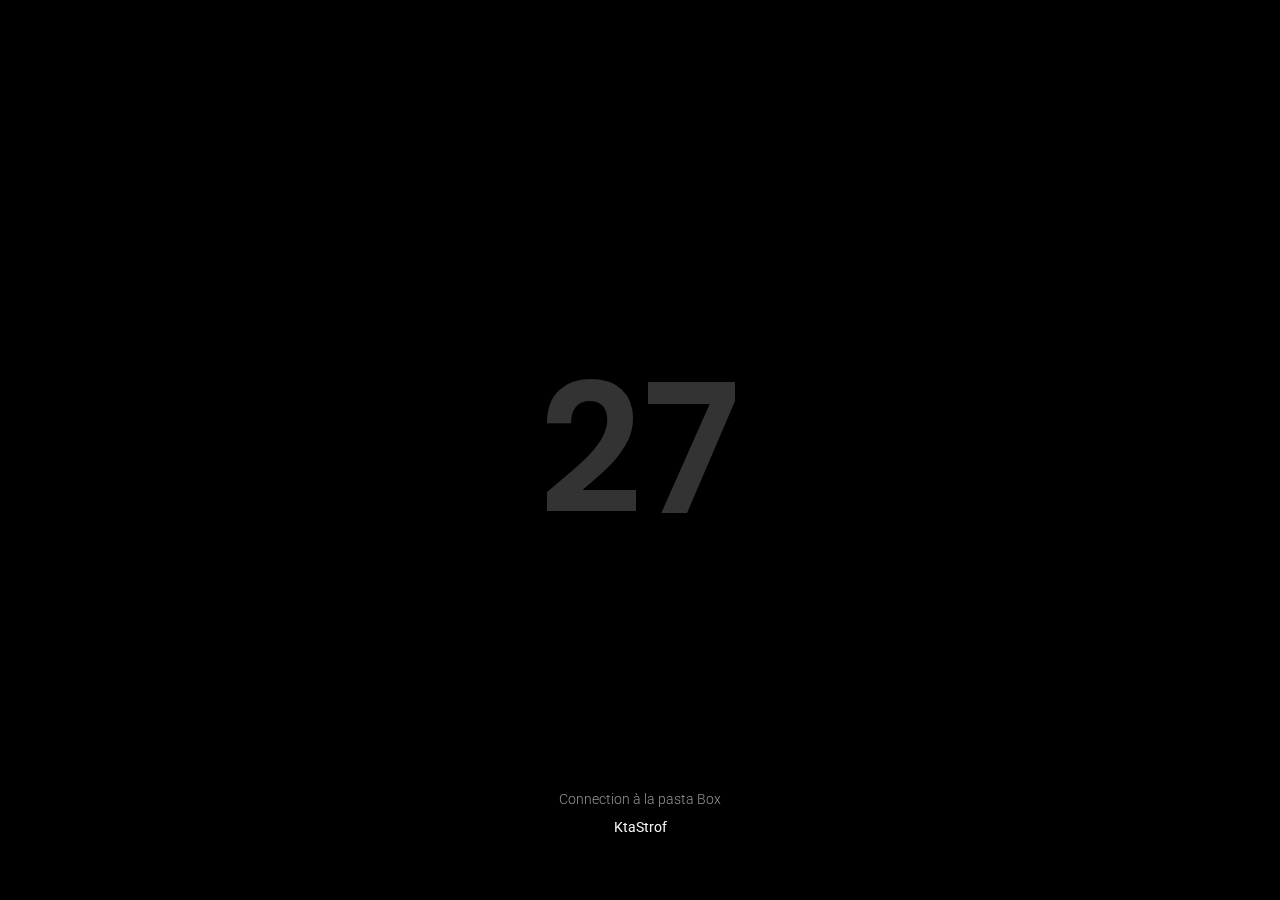
==== commit 85366b45: "new" ====
--- a/index.html
+++ b/index.html
@@ -1,181 +1,285 @@
-<!DOCTYPE HTML>
-<html>
-	<head>
-        <meta charset="utf-8" />
-		<meta name="viewport" content="width=device-width, initial-scale=1" />
-		<link rel="stylesheet" href="assets/css/main.css" />
-        <link rel="stylesheet" href="https://maxcdn.bootstrapcdn.com/bootstrap/3.3.7/css/bootstrap.min.css">
-        <link rel="stylesheet" href="https://maxcdn.bootstrapcdn.com/font-awesome/4.7.0/css/font-awesome.min.css">
-        <title>KtaStrof</title>
-	</head>
-	<body>
-		<!-- Header -->
-			<header id="header" class="alt">
-				<div class="logo"><a href="index.html">KtaStrof <span>by Mill</span></a></div>
-				<a href="#menu">Menu</a>
-			</header>
-
-		<!-- Nav -->
-			<nav id="menu">
-				<ul class="links">
-					<li><a href="index.html">Acceuil</a></li>
-					<li><a href="puiselet.html">Puiselet</a></li>
-					<li><a href="catacombes.html">Catacombes</a></li>
-                    <li><a href="hennoque.html">Hennocque</a></li>
-				</ul>
-			</nav>
-
-		<!-- Banner -->
-			<section class="banner full">
-				<article>
-					<img src="images/f1.JPG" alt="" />
-					<div class="inner">
-						<header>
-							<p>Une épopée souterraine.</p>
-							<h2>KtaStrof</h2>
-						</header>
-					</div>
-				</article>
-				<article>
-					<img src="images/f3.JPG" alt="" />
-					<div class="inner">
-						<header>
-							<p>Pose toi 2 minutes</p>
-							<h2>KtaStrof</h2>
-						</header>
-					</div>
-				</article>
-			</section>
-
-		<!-- One -->
-			<section id="one" class="wrapper style2">
-				<div class="inner">
-					<div class="grid-style">
-						<div>
-							<div class="box">
-								<div class="image fit">
-                                    <a href="puiselet.html">
-									<img src="images/f4.JPG" alt="" />
-                                    </a>
-								</div>
-								<div class="content">
-									<header class="align-center">
-										<p>Une carriere pas comme les autres</p>
-										<h2>Le Puiselet</h2>
-                                        </header >
-									
-                                    <p style="color: dimgrey">Ancienne carrière de sable ouverte en 1924 et a l'abandon depuis 1944, réputée pour etre un véritable désert de sable blanc (99% de silice).
-									Elle a sus convaincre les architects de la pyramide du Louvre par son sable éclatant qui compose à présent ses 673 plaques de verres.</p>
-									<footer class="align-center">
-										<ul class="links">
-										</ul>
-										<a href="puiselet.html" class="button alt">Découvrir</a>
-									</footer>
-								</div>
-							</div>
-						</div>
-						<div>
-							<div class="box">
-								<div class="image fit">
-                                    <a href="catacombes.html" >
-                                    <img src="images/f5.jpg" alt="" />
-                                    </a>
-								</div>
-								<div class="content">
-									<header class="align-center">
-										<p>Un labyrinthe sous Paris</p>
-										<h2>Les Catacombes</h2>
-									</header>
-									<p style="color: dimgrey">Vestiges des anciennes carrieres de Paris, et le terrains de jeux de divers artistes folkloriques, ce lieux qui pour beaucoup
-									est un symbols de mort, était il y à 45 millions d'années le planchés d'une mer tropicale qui nous laissa comme seul preuve 
-									de son existance un immense banc de calcaire qui servit a la construction de batiments parisiens. </p>
-									<footer class="align-center">
-										<a href="catacombes.html" class="button alt">Découvrir</a>
-									</footer>
-								</div>
-							</div>
-						</div>
-                        <div>
-                            <div class="box">
-                                <div class="image fit">
-                                    <a href="hennoque.html" >
-                                        <img src="images/h8.jpg" alt="" />
-                                    </a>
-                                </div>
-                                <div class="content">
-                                    <header class="align-center">
-                                        <p></p>
-                                        <h2>Hennocque</h2>
-                                    </header>
-                                    <p style="color: dimgrey">Regroupement de plusieurs carrières, ou se mélange différents types d'architectures, différentes époques et différentes utilisation. </p>
-                                    <footer class="align-center">
-                                        <a href="hennoque.html" class="button alt">Découvrir</a>
-                                    </footer>
+<!DOCTYPE html>
+<html lang="en">
+<head>
+	<!-- Global site tag (gtag.js) - Google Analytics -->
+    <script>
+		(function(i,s,o,g,r,a,m){i['GoogleAnalyticsObject']=r;i[r]=i[r]||function(){
+		(i[r].q=i[r].q||[]).push(arguments)},i[r].l=1*new Date();a=s.createElement(o),
+		m=s.getElementsByTagName(o)[0];a.async=1;a.src=g;m.parentNode.insertBefore(a,m)
+		})(window,document,'script','https://www.google-analytics.com/analytics.js','ga');
+		
+		ga('create', 'code here', 'auto');
+		ga('send', 'pageview');
+	</script>
+
+    <title>KtaStrof</title>
+    <meta name="viewport" content="width=device-width, initial-scale=1.0" />
+    <meta name="description" content="Fleurs du pavée" />
+    <meta name="author" content="Mill">
+    <meta charset="UTF-8" />    
+    <link rel="icon" type="image/ico" href="favicon.ico" />
+    <link href="style.css" rel="stylesheet" />
+    <link href="css/font-awesome.min.css" rel="stylesheet" />
+    <link href='https://fonts.googleapis.com/css?family=Roboto:400,300' rel='stylesheet' type='text/css'>
+    <link href="https://fonts.googleapis.com/css?family=Poppins:500,600" rel="stylesheet">     
+    
+</head>
+    
+
+
+
+
+
+
+<body class="hidden">
+
+	<main>
+    
+    <div class="preloader-wrap">
+    	<div class="outer">
+        	<div class="inner">
+      			<div class="percentage" id="precent"></div>
+                <div class="preloader-text">Connection à la pasta Box<span>KtaStrof</span></div>      
+      		</div>
+      	</div>
+    </div>
+    
+	<div class="cd-index cd-main-content">
+	
+	<!-- Page Content -->
+	<div id="page-content" class="" data-bgcolor="#eee">
+        
+        <!-- Background Lines -->
+        <div class="bg-lines hidden">    
+            <svg>
+    			<line x1="20%" y1="100%" x2="80%" y2="0"/>
+				<line x1="80%" y1="100%" x2="20%" y2="0"/>
+    		</svg>  
+        </div>
+        <!--/Background Lines -->
+        
+        
+    
+        <!-- Header -->
+        <header class="scroll-hide">
+            <div id="header-container">
+        
+            <!-- Logo -->
+            <div id="logo">
+                <a class="ajax-link" data-type="page-transition" href="index.html">
+                    <img class="black-logo" src="images/logo.png" alt="ClaPat Logo">
+                    <img class="white-logo" src="images/logo-white.png" alt="ClaPat Logo">
+                </a>
+            </div>
+            <!--/Logo -->            
+            
+            <div class="menu-info">Featured Projects</div> 
+            
+            <!-- Menu Burger -->
+            <div id="burger-wrapper">
+            	<div id="burger-circle"></div>
+                <div id="menu-burger">
+                    <span></span>
+                    <span></span>
+                </div>
+            </div>
+            <!--/Menu Burger -->
+        
+            </div>
+        </header>
+        <!--/Header -->
+        
+        
+        <!-- Menu Overlay -->
+        <div id="menu-overlay">
+            
+            <div id="close-menu"></div>  
+            
+            <div class="outer">
+                <div class="inner">
+                    
+                    <nav>                    
+                        <ul class="main-menu">
+                            <li class="mp active"><a class="ajax-link menu-link" data-type="page-transition" href="index.html"><span></span>Home</a></li>
+
+                        </ul>                
+                    </nav>
+                    
+                    
+                </div>
+            </div>
+        
+        </div>
+        <!-- Menu Overlay -->
+        
+        
+        
+        <!-- Showcase Holder -->
+        <div id="showcase-holder"> 
+            <div id="showcase-slider"> 
+            
+            
+                <!-- Section Slide -->
+                <div class="section light-content">
+                    
+                    <div class="img-mask">
+                        <a class="ajax-link-project" data-type="page-transition" href="puiselet.html">
+                            <div class="img-perspective">
+                                <div class="img-split">
+                                    <div class="section-image" data-src="images/p1.jpg"></div>
+                                    <div class="section-image-mirror"></div>                        
                                 </div>
                             </div>
+                         </a>
+                    </div>
+                                               
+                    <div class="section-shadow"></div>
+                    
+                    <div class="section-caption-outer">
+                        <div class="section-caption-inner">
+                            <h2 class="section-title sa-one">Puiselet</h2>
+                            <p class="section-subtitle sa-two">Photography</p>
                         </div>
-					</div>
-				</div>
-			</section>
-
-		<!-- Two -->
-			<section id="two" class="wrapper style3">
-				<div class="inner">
-					<header class="align-center">
-						<p>Et c'est tout pour l'instant :D</p>
-						<h2>Autres</h2>
-					</header>
-				</div>
-			</section>
-
-		<!-- Three -->
-			<section id="three" class="wrapper style2">
-				<div class="inner">
-					<header class="align-center">
-						<p class="special"> Encore plus :)</p>
-						<h2>Gallerie</h2>
-					</header>
-					<div class="gallery">
-						<div>
-							<div class="image fit">
-								<a href="#"><img src="images/f6.jpg" alt="" /></a>
-							</div>
-						</div>
-						<div>
-							<div class="image fit">
-								<a href="#"><img src="images/f7.jpg" alt="" /></a>
-							</div>
-						</div>
-						<div>
-							<div class="image fit">
-								<a href="#"><img src="images/f8.jpg" alt="" /></a>
-							</div>
-						</div>
-						<div>
-							<div class="image fit">
-								<a href="#"><img src="images/f9.JPG" alt="" /></a>
-							</div>
-						</div>
-					</div>
-				</div>
-			</section>
-		<!-- Footer -->
-			<footer id="footer">
-				<div class="container">
-					<ul class="icons">
-						<li><a href="https://www.instagram.com/m1ll3n1um3/" class="icon fa-instagram"><span class="label">Instagram</span></a></li>
-					</ul>
-				</div>
-				<div class="copyright">
-					&copy; Mill
-				</div>
-			</footer>
-
-		<!-- Scripts -->
-			<script src="assets/js/jquery.min.js"></script>
-			<script src="assets/js/jquery.scrollex.min.js"></script>
-			<script src="assets/js/skel.min.js"></script>
-			<script src="assets/js/util.js"></script>
-			<script src="assets/js/main.js"></script>
-	</body>
+                    </div>
+                    
+                </div>
+                <!--/Section Slide -->					
+                
+                
+                <!-- Section Slide -->
+                <div class="section light-content">
+                    
+                    <div class="img-mask">
+                        <a class="ajax-link-project" data-type="page-transition" href="catacombes.html">
+                            <div class="img-perspective">
+                                <div class="img-split">
+                                    <div class="section-image" data-src="images/c1.jpg"></div>
+                                    <div class="section-image-mirror"></div>                        
+                                </div>
+                            </div>
+                         </a>
+                    </div>
+                    
+                    <div class="section-shadow"></div>
+                    
+                    <div class="section-caption-outer">
+                        <div class="section-caption-inner">
+                            <h2 class="section-title sa-one">Catacombes</h2>
+                            <p class="section-subtitle sa-two">Photography</p>
+                        </div>
+                    </div>
+                    
+                </div>
+                <!--/Section Slide -->	
+                
+                
+                <!-- Section Slide -->
+                <div class="section light-content">
+                    
+                   <div class="img-mask">
+                        <a class="ajax-link-project" data-type="page-transition" href="hennocque.html">
+                            <div class="img-perspective">
+                                <div class="img-split">
+                                    <div class="section-image" data-src="images/h1.jpg"></div>
+                                    <div class="section-image-mirror"></div>                        
+                                </div>
+                            </div>
+                         </a>
+                    </div>
+                    
+                    <div class="section-shadow"></div>
+                    
+                    <div class="section-caption-outer">
+                        <div class="section-caption-inner">
+                            <h2 class="section-title sa-one">Hennocque</h2>
+                            <p class="section-subtitle sa-two">Photography</p>
+                        </div>
+                    </div>
+                    
+                </div>
+                <!--/Section Slide -->					
+                
+                <!-- Section Slide -->
+                <div class="section text-align-center last-slide">
+                    
+                    <p class="smaller sa-one">Are you ready for more?</p>
+                    <h2 class="sa-two">View our entire <br class="destroy">Portfolio projects collection</h2>
+                    
+                    <hr>
+                    
+                    <div class="sa-three">
+                        <a href="portfolio.html" class="clapat-button rounded outline ajax-link" data-type="page-transition" ><span>See More</span></a>
+                    </div>    
+                    
+                </div>
+                <!--/Section Slide -->	                   
+                    
+                                
+            </div>
+        </div>    
+        <!-- Showcase Holder -->
+        
+        
+        <!-- Footer -->
+        <footer class="hidden after-slider">        	
+            <div id="footer-container">
+            
+                <div id="page-action-holder-left" data-tooltip="Prev" data-placement="right">
+                    <div id="prev-slide">                                                    
+                        <svg version="1.1" xmlns="http://www.w3.org/2000/svg" x="20px" y="20px" width="40px" height="40px" viewBox="0 0 80 80" xml:space="preserve">
+                            <circle class="circle-action is-inner" cx="40" cy="40" r="36" />
+                            <circle class="circle-action is-outer" cx="40" cy="40" r="36" />
+                        </svg>
+                        <i class="fa fa-chevron-left" aria-hidden="true"></i>
+                        <div class="circle-line"></div>
+                    </div>                        	
+                </div>
+                
+                <div id="page-action-holder-right" data-tooltip="Next" data-placement="left">
+                    <div id="next-slide">                                                    
+                        <svg version="1.1" xmlns="http://www.w3.org/2000/svg" x="10px" y="10px" width="40px" height="40px" viewBox="0 0 80 80" xml:space="preserve">
+                            <circle class="circle-action is-inner" cx="40" cy="40" r="36" />
+                            <circle class="circle-action is-outer" cx="40" cy="40" r="36" />
+                        </svg>
+                        <i class="fa fa-chevron-right" aria-hidden="true"></i>
+                        <div class="circle-line"></div>
+                    </div>
+                </div>
+                
+                <ul class="socials-text">
+                    <li><a href="https://www.facebook.com/clapat.ro" target="_blank"><i class="fa fa-facebook"></i></a></li>
+                    <li><a href="https://www.twitter.com/clapatdesign" target="_blank"><i class="fa fa-twitter"></i></a></li>
+                    <li><a href="https://www.dribbble.com/clapat" target="_blank"><i class="fa fa-dribbble"></i></a></li>
+                    <li><a href="https://www.behance.net/clapat" target="_blank"><i class="fa fa-behance"></i></a></li>
+                </ul>            
+                
+                <p class="copyright">2018 © <a target="_blank" href="https://www.clapat.com/themes/wizzard/">Wizzard Theme</a>. Design by <a target="_blank" href="https://www.clapat.com/">Clapat</a>.</p> 
+            
+        	</div>
+        </footer>
+        <!--/Footer -->
+ 
+ 
+	</div>    
+	<!--/Page Content -->
+    
+    <div id="rotate-device"></div>
+    
+    
+    </div>
+</main>
+    
+    
+    <div class="cd-cover-layer"></div>
+    
+		
+    <script src="js/jquery.min.js"></script>
+    <script src="http://maps.google.com/maps/api/js?sensor=false" type="text/javascript"></script>
+    <script src="js/plugins.js"></script>
+    <script src="js/scripts.js"></script>
+
+
+
+</body>
+
 </html>--- a/style.css
+++ b/style.css
@@ -0,0 +1,2242 @@
+/*------------------------------------------------------------------
+Project:	Wizzard - Creative Ajax Portfolio Showcase Template
+Version:	1.0
+Last change:	12/02/2018
+Assigned to:	ClaPat 
+Primary use:	Showcase Portfolio 
+-------------------------------------------------------------------*/
+
+@import url("css/showcase.css");
+@import url("css/portfolio.css");
+@import url("css/shortcodes.css");
+@import url("css/assets.css");
+
+
+/*------------------------------------------------------------------
+
+01. General Styles
+02. Page Overlay
+03. Header Elements
+04. Overlay Menu
+05. Hero Section
+06. Main Content 
+07. Footer Elements
+08. Responsive Media Querries
+
+-------------------------------------------------------------------*/
+
+	
+/*--------------------------------------------------
+	01. General Settings
+---------------------------------------------------*/		
+	
+	html,body{
+		font-family: 'Roboto', sans-serif;
+		font-weight: 300;
+		font-size:16px;
+		height:100%;
+		width:100%;
+		color:#999;
+		background-color:#000;
+	}
+	
+	html {
+		box-sizing: border-box;
+		margin-right: 0px!important;
+		overflow: visible!important;
+	}
+	
+	body {
+		overflow-x:hidden;
+		overflow-y: scroll !important;
+		box-sizing: border-box;
+		webkit-transition: opacity 0.2s ease-in-out 0s;
+		transition: opacity 0.2s ease-in-out 0s;	
+	}
+	
+	body.hidden {
+		opacity:0;
+	}
+	
+	
+	html, body, div, span, applet, object, iframe, h1, h2, h3, h4, h5, h6, p, blockquote, pre, a, abbr, acronym, address, big, cite, code, del, dfn, em, font, ins, kbd, q, s, samp, small, strike, strong, sub, sup, tt, var, dl, dt, dd, ol, ul, li, fieldset, form, label, legend, table, caption, tbody, tfoot, thead, tr, th, td {
+		border: 0;
+		margin: 0;
+		outline: 0;
+		padding: 0;
+		vertical-align: baseline;
+	}
+	
+	article,
+	aside,
+	details,
+	figcaption,
+	footer,
+	header,
+	hgroup,
+	nav,
+	section {
+		display: block;
+	}
+	
+	audio,
+	canvas,
+	 {
+		display: inline-block;
+		max-width: 100%;
+	}	
+	
+	address {
+		font-style: italic;
+		margin-bottom: 24px;
+	}
+	
+	abbr[title] {
+		border-bottom: 1px dotted #2b2b2b;
+		cursor: help;
+	}
+	
+	b,
+	strong {
+		font-weight: 400;
+		color:#000;
+	}
+	
+	cite,
+	dfn,
+	em,
+	i {
+		font-style: italic;
+	}
+	
+	mark,
+	ins {
+		background: none repeat scroll 0 0 #000;
+		text-decoration: none;
+		color:#fff;
+		font-family: "Montserrat",sans-serif;
+		font-size: 10px;
+		font-weight: 400;
+		letter-spacing: 4px;
+		text-transform: uppercase;
+		padding:2px 5px;
+		margin-bottom:10px;
+		display:inline-block;
+	}
+	
+	code,
+	kbd,
+	tt,
+	var,
+	samp,
+	pre {
+		font-family: monospace, serif;
+		font-size: 15px;
+		-webkit-hyphens: none;
+		-moz-hyphens:    none;
+		-ms-hyphens:     none;
+		hyphens:         none;
+		line-height: 1.6;
+	}
+	
+	pre {
+		border: 1px solid rgba(0, 0, 0, 0.1);
+		-webkit-box-sizing: border-box;
+		-moz-box-sizing:    border-box;
+		box-sizing:         border-box;
+		margin-bottom: 24px;
+		max-width: 100%;
+		overflow: auto;
+		padding: 12px;
+		white-space: pre;
+		white-space: pre-wrap;
+		word-wrap: break-word;
+	}
+	
+	blockquote,
+	q {
+		-webkit-hyphens: none;
+		-moz-hyphens:    none;
+		-ms-hyphens:     none;
+		hyphens:         none;
+		quotes: none;
+	}
+	
+	blockquote:before,
+	blockquote:after,
+	q:before,
+	q:after {
+		content: "";
+		content: none;
+	}
+	
+	blockquote {
+		color: #000;
+		font-size: 18px;
+		font-style: italic;
+		font-weight: 300;
+		line-height: 30px;
+		margin-bottom: 24px;
+		font-family:Georgia, "Times New Roman", Times, serif;
+		border-left:2px #ddd solid;
+		padding:20px 20px 20px 40px;
+		letter-spacing: 0.01em;
+	}
+	
+	blockquote span {
+		display:block;
+		margin-top:20px;
+		font-weight:400;
+		font-size:12px;
+		font-style:normal;
+		font-family: Verdana,Geneva,sans-serif;
+		color:#999;
+	}
+	
+	blockquote cite,
+	blockquote small {
+		color: #2b2b2b;
+		font-size: 16px;
+		font-weight: 400;
+		line-height: 1.5;
+	}
+	
+	blockquote em,
+	blockquote i,
+	blockquote cite {
+		font-style: normal;
+	}
+	
+	blockquote strong,
+	blockquote b {
+		font-weight: 400;
+	}
+	
+	small {
+		font-size: smaller;
+	}
+	
+	big {
+		font-size: 125%;
+	}
+	
+	sup,
+	sub {
+		font-size: 75%;
+		height: 0;
+		line-height: 0;
+		position: relative;
+		vertical-align: baseline;
+	}
+	
+	sup {
+		bottom: 1ex;
+	}
+	
+	sub {
+		top: .5ex;
+	}
+	
+	dl {
+		margin-bottom: 24px;
+	}
+	
+	dt {
+		font-weight: bold;
+	}
+	
+	dd {
+		margin-bottom: 24px;
+	}
+	
+	ul,
+	ol {
+		list-style: none;
+		margin: 0 0 24px 20px;
+	}
+	
+	ul {
+		list-style: disc;
+	}
+	
+	ol {
+		list-style: decimal;
+	}
+	
+	li > ul,
+	li > ol {
+		margin: 0 0 0 20px;
+	}
+	
+	li {
+		line-height: 20px;
+		color:#333;
+		margin-bottom:10px;
+	}
+	
+	figure {
+		margin:0;
+		position:relative;
+		display: inline-block;
+	}
+	
+	figure img {
+		max-width:100%;
+	}
+	
+	fieldset {
+		border: 1px solid rgba(0, 0, 0, 0.1);
+		margin: 0 0 24px;
+		padding: 0;
+	}
+	
+	legend {
+		white-space: normal;
+	}
+	
+	button,	input {
+		line-height: normal;
+	}
+	
+	input,
+	textarea {
+		background-image: -webkit-linear-gradient(hsla(0,0%,100%,0), hsla(0,0%,100%,0)); /* Removing the inner shadow, rounded corners on iOS inputs */
+	}
+	
+	button, html input[type="button"], input[type="reset"], input[type="submit"] {
+		cursor: pointer;
+	}
+	
+	button[disabled],
+	input[disabled] {
+		cursor: default;
+	}
+	
+	input[type="checkbox"],
+	input[type="radio"] {
+		padding: 0;
+	}
+	
+	input[type="search"] {
+
+		-webkit-appearance: textfield;
+	}
+	
+	input[type="search"]::-webkit-search-decoration {
+		-webkit-appearance: none;
+	}
+	
+	button::-moz-focus-inner, input::-moz-focus-inner {
+		border: 0;
+		padding: 0;
+	}
+	
+	textarea {
+		overflow: auto;
+		vertical-align: top;
+	}
+	
+	table, th, td {
+		border: 1px solid rgba(0, 0, 0, 0.1);
+	}
+	
+	table {
+		border-collapse: separate;
+		border-spacing: 0;
+		border-width: 1px 0 0 1px;
+		margin-bottom: 24px;	
+		width: 100%;
+	}
+	
+	caption, th, td {
+		font-weight: normal;
+		text-align: left;
+	}
+	
+	th {
+		border-width: 0 1px 1px 0;
+		font-weight: bold;
+	}
+	
+	td {
+		border-width: 0 1px 1px 0;
+	}
+	
+	del {
+		color: #767676;
+	}
+	
+	hr {
+		border: 0;
+		height: 25px;
+		width:100%;
+		float:none;
+		margin:0;
+		display:inline-block;
+	}
+	
+	hr.small {
+		height:20px;
+	}
+	
+	hr:after {
+		clear: both;
+		content: " ";
+		display: block;
+		height: 0;
+		visibility: hidden;
+	}
+	
+	::selection {
+		background: #000;
+		color: #fff;
+		text-shadow: none;
+	}
+	
+	::-moz-selection {
+		background: #000;
+		color: #fff;
+		text-shadow: none;
+	}
+	
+	img {
+		border: 0 none;
+		max-width: 100%;
+		vertical-align: middle;
+	}
+		
+	h1, h2, h3, h4, h5, h6 {
+		font-weight: 600;
+		font-family: 'Poppins', sans-serif;
+		color:#000;
+		margin-bottom:10px;
+	}
+	
+	h1.big-title{
+		font-size: 80px;
+		font-style: normal;
+		font-weight: 600;
+		line-height: 110px;
+		margin-left:-7px;
+	}	
+	
+	h1{
+		font-size:48px;
+		line-height: 60px;
+	}
+	
+	h2{
+		font-size: 36px;
+		line-height: 48px;
+	}
+	
+	h3{
+		font-size:30px;
+		line-height: 40px;
+		margin-left:-1px;
+	}
+	
+	h4{
+		font-size:24px;
+		line-height: 36px;
+		margin-left:-1px;	
+	}
+	
+	h5{
+		font-size:18px;
+		line-height: 24px;
+		margin-left:-1px;
+	}
+	
+	h6{
+		font-size:14px;
+		line-height: 18px;
+	}
+	
+	.light-content h1, .light-content h2, .light-content h3, .light-content h4, .light-content h5, .light-content h6 {
+		color: #fff!important;
+	}
+	
+	.light-content p {
+		color:rgba(255,255,255,0.5);
+	}
+	
+	.title-has-line {
+		position:relative;
+		margin-bottom:25px;
+	}
+	
+	.title-has-line::after {
+		background: none repeat scroll 0 0 #000;
+		bottom: 20px;
+		content: "";
+		height: 1px;
+		left: -40px;
+		position: absolute;
+		width: 25px;
+	}
+	
+	p.title-has-line {
+		position:relative;
+		margin-bottom:5px;
+		font-size:12px;
+	}
+	
+	p.title-has-line::after {
+		background: none repeat scroll 0 0 #000;
+		bottom: 14px;
+		content: "";
+		height: 1px;
+		left: -30px;
+		position: absolute;
+		width: 16px;
+	}
+	
+	.light-content .title-has-line::after {
+		background: none repeat scroll 0 0 rgba(255,255,255,0.3);
+	}
+	
+	p {
+		font-size:16px;
+		margin-bottom:10px;
+		line-height:28px;
+		color:#999;
+	}
+	
+	p.no-margins {
+		margin-bottom:0;
+	}
+	
+	.bigger {
+		font-size: 24px;
+		font-weight: 400;
+		line-height:36px;
+		color:#222;
+	}
+	
+	.smaller {
+		font-size: 12px;
+	}
+	
+	.container {
+		max-width:1580px;
+		width:100%;
+		margin:0 auto;
+		padding: 0 220px;
+		box-sizing:border-box;
+	}
+	
+	.small .container {
+		max-width:900px;
+		width:100%;
+		margin:0 auto;
+		padding: 0 50px;
+		box-sizing:border-box;
+	}
+	
+	.full .container {
+		width: 100%;
+		max-width: 100%;
+		padding: 0 130px;
+	}
+	
+	.container::after {
+		clear: both;
+		content: " ";
+		display: table;
+	}
+	
+	a:hover, a:active {
+	  outline: 0;
+	  color: #000;
+	}
+	
+	a {
+        text-decoration: none;
+        -webkit-transition: background-color .3s ease, border .3s ease, color .3s ease, opacity .3s ease-in-out, outline .3s ease;
+           -moz-transition: background-color .3s ease, border .3s ease, color .3s ease, opacity .3s ease-in-out, outline .3s ease;
+            -ms-transition: background-color .3s ease, border .3s ease, color .3s ease, opacity .3s ease-in-out, outline .3s ease;
+             -o-transition: background-color .3s ease, border .3s ease, color .3s ease, opacity .3s ease-in-out, outline .3s ease;
+                transition: background-color .3s ease, border .3s ease, color .3s ease, opacity .3s ease-in-out, outline .3s ease;
+    }
+	
+	a {
+		color: #000;
+		outline: 0;
+	}
+	
+	a:hover {
+		text-decoration:none;
+	}
+	
+	.one_half {
+    	width: 50%;
+	}	
+
+	.one_third {
+		width: 30.6%;
+	}	
+
+	.one_fourth {
+		width: 22%;
+	}	
+
+	.one_fifth {
+		width: 16.8%;
+	}	
+
+	.one_sixth {
+		width: 13.33%;
+	}	
+
+	.two_fifth {
+		width: 37.6%;
+	}	
+
+	.two_fourth {
+		width: 48%;
+	}		
+
+	.two_third {
+		width: 65.33%;
+	}	
+
+	.three_fifth {
+		width: 58.4%;
+	}	
+
+	.three_fourth {
+		width: 74%;
+	}	
+
+	.four_fifth {
+		width: 79.2%;
+	}	
+
+	.five_sixth {
+		width: 82.67%;
+	}	
+
+	.one_third, .two_third, .three_fourth, .one_fourth, .two_fourth, .one_fifth, .two_fifth, .three_fifth, .four_fifth, .one_sixth, .five_sixth {
+		float: left;
+		margin-bottom: 20px;
+		margin-right: 4%;
+		position: relative;
+	}
+	
+	.one_half {
+		float: left;
+		box-sizing:border-box;
+		margin-bottom: 20px;
+		margin-right: 0;
+		position: relative;
+		padding-right:80px;
+	}
+	
+	.one_half.last {
+		padding-left:80px;
+		padding-right:0px;
+	}
+
+	.last {
+		margin-right:0px;
+	}
+	
+	.text-align-center {
+		text-align:center;
+	}
+	
+	.text-align-left {
+		text-align:left;
+	}
+	
+	.outer {
+		display:table;
+		width:100%;
+		height:100%;
+	}
+	
+	.inner {
+		display:table-cell;
+		vertical-align:middle;
+		-webkit-box-sizing:border-box;
+		-moz-box-sizing:border-box;
+		box-sizing:border-box;
+	}
+	
+	.vc_row {
+		position:relative;
+		z-index:1;
+	}
+	
+	.vc_row.white-row {
+		background-color:#fff;
+	}
+	
+	.row_padding_top {
+		padding-top:120px;
+	}
+	
+	.row_padding_bottom {
+		padding-bottom:100px;
+	}
+
+
+/*--------------------------------------------------
+	02. Page Overlay
+---------------------------------------------------*/	
+	
+	main {
+		-webkit-transition: background 0.4s ease-in-out 0s;
+		transition: background 0.4s ease-in-out 0s;
+	}
+	
+	.bg-lines {
+		width:100%;
+		height:100%;
+		position:fixed;
+		opacity:0.06;
+		top:0;
+		z-index:0;
+		pointer-events:none;
+	}
+	
+	.bg-lines svg {
+		width:100%;
+		height:100%;
+	}
+	.bg-lines svg line {
+		stroke-width:1;
+		stroke:rgb(0,0,0);
+	}
+	
+	.light-content  .bg-lines svg line {
+		stroke:rgb(255,255,255, 0.5);
+	}
+	
+	#rotate-device {
+		width:100%;
+		height:100%;
+		position:fixed;
+		z-index:1000;
+		top:0;
+		left:0;
+		background-color:#FFF;
+		background-image:url(images/rotate.png);
+		background-size:100px 100px;
+		background-position:center;
+		background-repeat:no-repeat;
+		display:none;
+	}
+	
+/*--------------------------------------------------
+	02. Page Overlay
+---------------------------------------------------*/	
+
+	.preloader-wrap {
+	  width: 100%;
+	  height: 100%;
+	  position: fixed;
+	  top: 0; 
+	  bottom: 0;
+	  background: rgba(0,0,0,1);
+	  z-index : 200;
+	  text-align:center; 
+	}
+	
+	.percentage {
+		z-index: 100;
+		color: #fff;
+		opacity:0.2;
+		font-weight: 600;
+		font-family: 'Poppins', sans-serif;
+		font-size:180px;
+		line-height:200px;
+	}
+	
+	.preloader-text {		
+		color: #999;
+		font-size:14px;
+		position:absolute;
+		bottom:60px;
+		width:100%;
+		opacity:0;
+		line-height:28px;
+		transform: translate3d(0px, 20px, 0px);
+		-webkit-transform: translate3d(0px, 20px, 0px);
+	}
+	
+	.preloader-text span {
+		font-weight:400;
+		color:#fff;
+		display:block;
+	}
+	
+	
+	
+	
+	
+/*--------------------------------------------------
+	03. Header Elements
+---------------------------------------------------*/	
+	
+	header {
+		opacity:1;
+		width:100%;
+		height:120px;
+		left:0;
+		top:0;
+		background-color:transparent;
+		position:fixed;
+		box-sizing:border-box;
+		z-index:100;
+		transition: all 0.5s cubic-bezier(0.68, 0, 0.265, 1) 0s;
+		-webkit-transition: all 0.5s cubic-bezier(0.68, 0, 0.265, 1) 0s;
+	}
+	
+	header.nav-hide {
+		top:-120px;		
+	}
+	
+	header.open.nav-hide {
+		top:0px;		
+	}
+	
+	#header-container {
+		box-sizing: border-box;
+		padding: 0 130px;
+		height: 20px;
+		margin: 80px auto;
+		max-width: 100%;
+		position: relative;
+		width: 100%;
+		z-index: 20;
+		-webkit-transition: all 0.2s ease-in-out;
+		-moz-transition: all 0.2s ease-in-out;
+		-o-transition: all 0.2s ease-in-out;
+		-ms-transition: all 0.2s ease-in-out;
+		transition: all 0.2s ease-in-out;
+	}
+	
+	#logo {
+		position:relative;
+		display:inline-block;
+		pointer-events: auto;
+		z-index:10;
+	}
+	
+	#logo a {
+		display:block;
+	}
+	
+	#logo a.disable {
+		pointer-events: none;
+	}
+	
+	#logo img {
+		display: block;
+		height: 40px;
+		width: auto;
+		-webkit-transition: opacity 0.2s ease-in-out;
+		transition: opacity 0.2s ease-in-out;
+	}
+	
+	#logo img.black-logo {
+		opacity:1;
+	}
+	
+	.light-content #logo img.black-logo {
+		opacity:0;
+	}
+	
+	#logo img.white-logo {
+		position:absolute;
+		top:0;
+		left:0;
+		opacity:0;
+	}
+	
+	.light-content #logo img.white-logo {
+		opacity:1;
+	}
+	
+	.menu-open.light-content .slide-in #logo img.white-logo {
+		opacity:1;
+	}
+	
+	.menu-info {
+		transform: translateY(60px);
+		-webkit-transform: translateY(60px);
+	}
+	
+	.menu-info {
+		font-size: 14px;
+		font-family: 'Poppins', sans-serif;
+		color:#000;
+		position: absolute;
+		top: 0;
+		height: 40px;
+		line-height: 40px;
+		text-align: center;
+		width: 100%;
+		left: 0;
+		visibility:visible;
+		opacity:0;
+	}
+	
+	.transition .menu-info {
+		-webkit-transition: opacity 0.2s ease-in-out 0s;
+		transition: opacity 0.2s ease-in-out 0s;
+		opacity:0!important;
+	}
+	
+	.light-content .menu-info {
+		color:#fff;
+	}
+	
+	#burger-wrapper {
+		width: 100px;
+		height: 100px;
+		float: right;
+		top: -30px;
+		right: -30px;
+		display: flex;
+		position: relative;
+		justify-content: center;
+  		align-items: center;
+	}
+	
+	#burger-circle {
+		width:40px;
+		height:40px;
+		border-radius:32px;
+		box-sizing:border-box;
+		background-color:#000;
+		position:absolute;
+		left:50%;
+		top:50%;
+		margin-top:-20px;
+		margin-left:-20px;
+		cursor: pointer;
+		z-index:1;
+		-webkit-transition: background-color  0.2s ease-in-out;
+		transition: background-color  0.2s ease-in-out;
+	}
+	
+	.light-content #burger-circle {
+		background-color:#fff;		
+	}
+
+	#menu-burger {
+		width: 14px;
+		height: 22px;
+		position: relative;
+		margin: 0 auto;		
+		z-index:2;
+		pointer-events: none;
+	}
+	
+	.menu-overlay #menu-burger {
+		display:block;
+	}
+
+	#menu-burger span {
+	  display: block;
+	  position: absolute;
+	  height: 1px;
+	  width: 100%;
+	  background: #fff;
+	  opacity: 1;
+	  right: 0;
+	  -webkit-transform: rotate(0deg);
+	  -moz-transform: rotate(0deg);
+	  -o-transform: rotate(0deg);
+	  transform: rotate(0deg);
+	  -webkit-transition: 0.2s ease-in-out;
+	  -moz-transition: 0.2s ease-in-out;
+	  -o-transition: 0.2s ease-in-out;
+	  transition: 0.2s ease-in-out;
+	}
+	
+	.light-content #menu-burger span {
+		background:#000;
+	}
+	
+	#menu-burger.white span {
+		background:#fff;
+	}
+
+	#menu-burger span:nth-child(1) {
+	  top: 8px;
+	}
+	
+	#menu-burger span:nth-child(2){
+	  top: 14px;
+	}
+	
+	#menu-burger.open span:nth-child(1) {
+	  -webkit-transform: rotate(45deg);
+	  -moz-transform: rotate(45deg);
+	  -o-transform: rotate(45deg);
+	  transform: rotate(45deg);
+	  top:10px;
+	}
+	
+	#menu-burger.open span:nth-child(2) {
+	  -webkit-transform: rotate(-45deg);
+	  -moz-transform: rotate(-45deg);
+	  -o-transform: rotate(-45deg);
+	  transform: rotate(-45deg);
+	  top:10px;
+	}
+	
+/*--------------------------------------------------
+	04. Overlay Menu
+---------------------------------------------------*/		
+	
+	#menu-overlay {
+		position:fixed;
+		z-index:10;
+		height:100vh;
+		width:100%;
+		top:0;
+		left:0;
+		right:0;
+		bottom:0;
+		opacity:0;
+		visibility:hidden;
+		text-align:left;
+		transition: all 0.1s ease-in-out 0.6s;
+	}
+	
+	#menu-overlay.active {
+		opacity:1;
+		visibility:visible;
+		-webkit-transition: all 0.3s ease-in-out 0.2s;
+		transition: all 0.3s ease-in-out 0.2s;
+	}
+	
+	#close-menu {
+		position: fixed !important;
+		height:100vh;
+		width:100vw;
+		top:0;
+		left:0;
+		right:0;
+		bottom:0;
+	}
+	
+	#menu-overlay .outer {
+		width: 100%;
+		margin: 0 auto;
+		padding:80px;
+	    box-sizing: border-box;
+	}
+		
+	nav, nav ul, nav ul li, nav ul li a {
+		margin: 0;
+		padding: 0;
+		border: 0;
+		list-style: none;
+		display: block;
+		text-align:center;
+		-webkit-box-sizing: border-box;
+		-moz-box-sizing: border-box;
+		box-sizing: border-box;
+	}
+	
+	nav {
+		width:auto;
+		float:none;
+		display:table;
+		margin: 0 auto;
+	}
+
+	
+	nav ul ul {
+		display: none;
+		margin-bottom: 20px;
+		position: relative;
+	}
+	
+	nav > ul > li > a {
+		padding: 2px 0px;
+		cursor: pointer;
+		color: #000;
+		line-height:64px;
+		font-size:54px;
+		font-weight: 600;
+		position:relative;
+		font-family: 'Poppins', sans-serif;
+		-webkit-transition: all 0.2s ease-in-out;
+		transition: all 0.2s ease-in-out;
+	}
+	
+	.light-content nav > ul > li > a {
+		color:#fff;
+	}
+	
+	nav > ul > li {
+		width: auto;
+		padding: 0 5px;
+	}
+	
+	nav > ul > li span {
+		position: absolute;
+		background-color:transparent;
+		top: 26px;
+		left: -5px;
+		width:calc(100% + 10px);
+		height: 6px;
+		z-index:-1;
+		transform: scaleX(0);
+		transform-origin: right;
+		transition: transform .2s ease-out;
+	}
+	
+	.light-content nav > ul > li span {
+		opacity:0.4;
+	}
+  
+    nav > ul > li:hover span, nav > ul > li.active span, nav > ul > li.open span {
+		transform: scaleX(1);
+		transform-origin: left;
+	}
+	
+	nav > ul > li > a:hover,
+	nav > ul > li.active > a,
+	nav > ul > li.open > a {
+		color: #000;
+	}
+	
+	.light-content nav > ul > li > a:hover,
+	.light-content nav > ul > li.active > a,
+	.light-content nav > ul > li.open > a {
+		color: #fff;
+	}
+	
+	nav ul ul li a {
+		cursor: pointer;
+		padding: 10px 20px 2px;
+		z-index: 1;
+		text-decoration: none;
+		font-size: 16px;
+		color: rgba(0,0,0,0.4);
+		font-weight: 600;
+		font-family: 'Poppins', sans-serif;
+		line-height:20px!important;
+	}
+	
+	.light-content nav ul ul li a {
+		color: rgba(255,255,255,0.4);
+	}
+	
+	nav ul ul li:hover > a,
+	nav ul ul li.open > a,
+	nav ul ul li.active > a {
+		color: #000;
+	}
+	
+	.light-content nav ul ul li:hover > a,
+	.light-content nav ul ul li.open > a,
+	.light-content nav ul ul li.active > a {
+		color: #fff;
+	}
+	
+	nav ul ul ul li a {
+		padding-left: 40px;
+	}
+
+	
+	
+	
+/*--------------------------------------------------
+	05. Hero Section
+---------------------------------------------------*/		
+	
+	#hero {
+		overflow:hidden;
+		width:100%;
+		position:fixed;
+		z-index:0;
+		opacity:0;
+		transform: translateY(100px);
+		-webkit-transform: translateY(100px);
+	}
+	
+	#hero.has-image {
+		z-index:2;
+	}
+	
+	.transition #hero {
+		opacity:1!important;
+		transform: translate3d(0px, 0px, 0px)!important;
+		-webkit-transform: translate3d(0px, 0px, 0px)!important;
+	}
+	
+	#hero-styles {
+		position: fixed;
+		width: 100%;
+		top: 0;
+		left: 0;
+		right: 0;
+		display: block;
+		margin: 0 auto;
+		overflow: hidden;
+		z-index:2
+	}
+	
+	#hero-caption {
+		display: table;
+		width: 100%;
+		padding: 30px;
+		padding-top:250px;
+		margin: 0 auto;
+		height: 100%;
+		position: relative;
+		text-align:center;
+		box-sizing: border-box;
+	}
+	
+	.has-image #hero-caption {
+		padding-top:30px;
+	}
+	
+	#hero-bg-wrapper {
+		position:fixed;
+		width:100%;
+		height:100%;
+		opacity:0;
+		z-index:1;
+		background-color:#000;
+		-webkit-transition: filter 0.6s ease-in-out, transform 0.6s ease-in-out, opacity 0.4s ease-in-out;
+		transition: filter 0.6s ease-in-out, transform 0.6s ease-in-out, opacity 0.4s ease-in-out;	
+	}
+	
+	#hero-bg-wrapper.fade-out {
+		opacity:0!important;
+	}
+	
+	.transition #hero-bg-wrapper {
+		opacity:1!important;
+		-webkit-transition: all 0.3s ease 0.5s;
+		transition: all 0.3s ease 0.5s;	
+	}
+	
+	#hero-bg-wrapper.blur {
+		-webkit-filter: blur(8px);
+		filter: blur(8px);
+		-webkit-transform: scale(1.03)!important;
+		transform: scale(1.03)!important;
+	}
+	
+	#hero-bg-image {
+		background-size:cover;
+		position:fixed;
+		background-position:center center;
+		width:100%;
+		height:100%;
+		opacity:0.6;
+		-webkit-transform: scale(1.1);
+		transform: scale(1.1);	
+	}
+	
+	#hero-bg-image.has-video {
+		opacity:1;
+	}
+	
+	#hero-height {
+		pointer-events: none;
+		position:relative;		
+		width:100vw;
+		-webkit-transition: all 0.8s ease 0.5s;
+		transition: all 0.8s ease 0.5s;	
+	}
+	
+	#hero, #hero-height, #hero-styles {
+		height:50vh;
+	}
+	
+	#hero.has-image, .has-image #hero-height, .has-image #hero-styles {
+		height:100vh;
+	}
+	
+	
+	
+	
+	
+	
+	
+	
+	
+	
+	
+	
+	
+	
+	
+	
+	
+	.hero-title {
+		color:#000;
+		position:relative;
+		z-index:10;
+		line-height:48px;
+		margin-bottom:0px;
+		-webkit-transition: all 0.2s ease-in-out 0s;
+		transition: all 0.2s ease-in-out 0s;
+	}
+	
+	.light-content .hero-title {
+		color:#fff;
+	}
+	
+	.hero-subtitle {
+		color: #999;
+		width: 100%;
+		z-index: 10;
+		margin-bottom:0;
+		position:relative;
+		-webkit-transition: color 0.2s ease-in-out 0s !important;
+		transition: color 0.2s ease-in-out 0s !important;
+	}
+	
+	
+	
+	
+	
+
+	.scroll-down-wrap{
+		transition:all 0.2s ease-in-out;
+		-webkit-transition:all 0.2s ease-in-out;
+		opacity:0;
+		transform: translateY(10px);
+		-webkit-transform: translateY(10px);
+		visibility:visible;
+	}
+	
+	.animate .scroll-down-wrap{
+		opacity:1;
+		transform: translateY(0px);
+		-webkit-transform: translateY(0px);
+	}
+	
+	.scroll-down-wrap.fade-out {
+		opacity:0;
+		visibility:hidden;
+		transform: translateY(-50px);
+		-webkit-transform: translateY(-50px);
+	}
+	
+	.scroll-down-wrap,.scroll-down-wrap.no-border{
+		position:absolute;
+		bottom:70px;
+		left:50%;
+		width:60px;
+		margin-left:-30px;
+		z-index:101;
+	}
+	
+	.scroll-down-wrap.no-border .section-down-arrow{
+		display:inline-block;
+		width:49px;
+		height:49px;
+		color:#fff!important;
+		border:2px solid #fff;
+		text-align:center;
+		line-height:50px;
+		border-radius:100px;
+		font-size:25px;
+		-webkit-border-radius:100px;
+		transition:opacity 0.4s ease;
+		-webkit-transition:opacity 0.4s ease;
+		overflow:hidden;
+		margin-left:0px;
+		left:0;
+		opacity:0.6;
+	}
+	
+	.scroll-down-wrap.no-border .section-down-arrow,.slider-down-arrow.no-border{
+		border:none!important;
+		overflow:visible;
+		text- align:center;
+		opacity:1;
+		height:auto;
+		bottom:13px;
+		-webkit-animation:nudgeMouse 2.4s cubic-bezier(0.250,0.460,0.450,0.940) infinite;
+		animation:nudgeMouse 2.4s cubic-bezier(0.250,0.460,0.450,0.940) infinite;
+	}
+	
+	.nectar-scroll-icon-path{
+		fill:transparent;
+		stroke-width:2px;
+		stroke-dashoffset:120;
+		stroke-dasharray:120;
+		-webkit-animation:mouse-scroll-btn-roll-out .55s cubic-bezier(.5,.1,.07,1);
+		animation:mouse-scroll-btn-roll-out .55s cubic-bezier(.5,.1,.07,1);
+	}
+	
+	.nectar-scroll-icon{
+		width:30px;
+		height:45px;
+		text-align:center;
+		cursor:pointer;
+		position:relative;
+		z-index:100;
+	}
+	
+	.scroll-down-wrap.no-border .section-down-arrow:after,.slider-down-arrow.no-border:after{
+		content:"";
+		position:absolute;
+		top:0;
+		left:50%;
+		display:block;
+		width:30px;
+		height:45px;
+		margin-left:-15px;
+		border:2px solid rgba(255,255,255,0.5);
+		border-radius:30px;
+		-webkit-box-sizing:border-box;
+		-moz-box-sizing:border-box;
+		box-sizing:border-box;
+		z-index:62;
+	}
+	
+	.scroll-down-wrap.no-border:hover .section-down-arrow:before, .slider-down-arrow.no-border:hover:before{
+		background-color:rgba(255,255,255,1);
+	}
+	
+	.scroll-down-wrap.no-border:hover .nectar-scroll-icon-path, .slider-down-arrow.no-border:hover .nectar-scroll-icon-path{
+		stroke-dashoffset:0;
+		-webkit-animation:mouse-scroll-btn-roll-over .55s cubic-bezier(.5,.1,.07,1);
+		animation:mouse-scroll-btn-roll-over .55s cubic-bezier(.5,.1,.07,1)
+	}
+	
+	@-webkit-keyframes mouse-scroll-btn-roll-over{
+		0%{stroke-dashoffset:120}
+		100%{stroke-dashoffset:0}
+	}
+	
+	@keyframes mouse-scroll-btn-roll-over{
+		0%{stroke-dashoffset:120}
+		100%{stroke-dashoffset:0}
+	}
+	
+	@-webkit-keyframes mouse-scroll-btn-roll-out{
+		0%{stroke-dashoffset:0}
+		100%{stroke-dashoffset:-120}
+	}
+	
+	@keyframes mouse-scroll-btn-roll-out{
+		0%{stroke-dashoffset:0}
+		100%{stroke-dashoffset:-120}
+	}
+	
+	.scroll-down-wrap.no-border .section-down-arrow:before,.slider-down-arrow.no-border:before{
+		position:absolute;
+		content:'';
+		display:block;
+		left:50%;
+		margin-left:-1px;
+		top:22px;
+		background-color:rgba(255,255,255,0.5);
+		width:2px;
+		height:6px;
+		border-radius:10px;
+		transition:background-color .55s cubic-bezier(.5,.1,.07,1);
+		-webkit-animation:trackBallSlide 2.4s cubic-bezier(0.000,0.000,0.725,1.000) infinite;
+		animation:trackBallSlide 2.4s cubic-bezier(0.000,0.000,0.725,1.000) infinite;
+	}
+	
+	@-webkit-keyframes trackBallSlide{
+		0%{
+			opacity:1;
+			-webkit-transform:scaleY(1) translateY(-10px);
+			transform:scaleY(1) translateY(-10px);
+		}
+		45%{
+			opacity:0;
+			-webkit-transform:scaleY(0.5) translateY(13px);
+			transform:scaleY(0.5) translateY(13px);
+		}
+		46%{
+			opacity:0;
+			-webkit-transform:scaleY(1) translateY(-10px);
+			transform:scaleY(1) translateY(-10px);
+		}
+		65%,100%{
+			opacity:1;
+			-webkit-transform:scaleY(1) translateY(-10px);
+			transform:scaleY(1) translateY(-10px);
+		}
+	}
+	
+	@keyframes trackBallSlide{
+		0%{
+			opacity:1;
+			-webkit-transform:scaleY(1) translateY(-10px);
+			transform:scaleY(1) translateY(-10px);
+		}
+		45%{
+			opacity:0;
+			-webkit-transform:scaleY(0.5) translateY(13px);
+			transform:scaleY(0.5) translateY(13px);
+		}
+		46%{
+			opacity:0;
+			-webkit-transform:scaleY(1) translateY(-10px);
+			transform:scaleY(1) translateY(-10px);
+		}
+		65%,100%{
+			opacity:1;
+			-webkit-transform:scaleY(1) translateY(-10px);
+			transform:scaleY(1) translateY(-10px);
+		}
+	}
+	
+	@keyframes nudgeMouse{
+		0%{
+			-webkit-transform:translateY(0);
+			transform:translateY(0);
+		}
+		45%{
+			-webkit-transform:translateY(8px);
+			transform:translateY(8px);
+		}
+		65%,100%{
+			-webkit-transform:translateY(0);
+			transform:translateY(0);
+		}
+	}
+	@-webkit-keyframes nudgeMouse{
+		0%{
+			-webkit-transform:translateY(0);
+			transform:translateY(0);
+		}
+		45%{
+			-webkit-transform:translateY(8px);
+			transform:translateY(8px);
+		}
+		65%,100%{
+			-webkit-transform:translateY(0);
+			transform:translateY(0);
+		}
+	}
+	
+	
+/*--------------------------------------------------
+	06. Main Content
+---------------------------------------------------*/		
+	
+	#main {
+		position:relative;
+	}
+	
+	#main-content {
+		position:relative;
+		opacity:0;
+		transform: translateY(200px);
+		-webkit-transform: translateY(200px);
+	}
+	
+	#main-page-content {
+		position:relative;
+		opacity:1;
+		z-index:0;
+		-webkit-transition: opacity 0.2s ease-in-out 0s;
+		transition: opacity 0.2s ease-in-out 0s;
+	}
+	
+	.transition #main-page-content {
+		opacity:0!important;
+	}
+	
+	#main-page-content.padding-above {
+		padding-top:200px;
+	}
+	
+	#main-page-content.padding-below {
+		padding-bottom:50vh;
+	}
+	
+	#main-page-content.fade-in {
+		position:relative;
+		opacity:1!important;
+		-webkit-transition: opacity 0.3s ease-in-out 0.2s;
+		transition: opacity 0.3s ease-in-out 0.2s;
+		z-index:10;
+	}
+	
+	#main-page-content.fade-in.fade-out {
+		opacity:0!important;
+		visibility:hidden;
+		-webkit-transition: all 0.4s ease-in-out 0s;
+		transition: all 0.4s ease-in-out 0s;
+	}
+	
+	.page-action-overlay {
+		position:fixed;
+		z-index:150;
+		height:100vh;
+		width:100%;
+		top:0;
+		left:0;
+		right:0;
+		bottom:0;
+		opacity:0;
+		visibility:hidden;
+		background-color:rgba(0,0,0,0.95);
+		-webkit-transition: all 0.2s ease-in-out 0.5s;
+		transition: all 0.2s ease-in-out 0.5s;
+	}
+	
+	.page-action-overlay.active {
+		opacity:1;
+		visibility:visible;
+		-webkit-transition: all 0.2s ease-in-out 0.1s;
+		transition: all 0.2s ease-in-out 0.1s;
+	}
+	
+	.close-page-action {
+		position:fixed;
+		height:100vh;
+		width:100vw;
+		top:0;
+		left:0;
+		right:0;
+		bottom:0;
+		cursor: url("images/close.png"), e-resize;
+	}
+	
+	.page-action-text {
+		text-align:center;
+		opacity:0;
+		transform: translate3d(0px, 100px, 0px);
+		-webkit-transform: translate3d(0px, 100px, 0px);
+	}
+	
+	.page-action-content {
+		opacity:0;
+		transform: translate3d(0px, 200px, 0px);
+		-webkit-transform: translate3d(0px, 200px, 0px);
+	}
+	
+/*--------------------------------------------------
+	07. Footer Elements
+---------------------------------------------------*/		
+	
+	footer {
+		position:relative;
+		padding:70px 20px 50px 20px;
+		width:100%;
+		height:200px;
+		z-index:5;
+		box-sizing:border-box;
+		text-align:center;
+	}
+	
+	#footer-container {		
+		opacity:0;
+	}
+	
+	footer.after-slider {
+		position:fixed;
+		bottom:0;
+		pointer-events:none;		
+	}
+	
+	footer.after-slider.visible {
+		pointer-events:initial;	
+	}
+	
+	.socials-text {
+		height: auto;
+		line-height: 25px;
+		position: relative;
+		width: auto;
+		margin:0 auto;
+		margin-bottom: 0px;
+		text-align: center;
+		bottom: 0;
+		display: table;
+	}
+	
+	.after-slider .socials-text {
+		margin:0 auto;
+		padding-left: 7px;
+	}
+	
+	.after-slider .socials-text, .after-slider .copyright {
+		text-align:center;
+		display:none;
+	}
+	
+	.after-slider.visible .socials-text, .after-slider.visible .copyright {
+		display:block;
+	}
+	
+	.socials-text li {
+		margin-right: 20px;
+		margin-left: 0px;
+		list-style:none;
+		display:inline-block;
+		color:#999;
+		font-size:15px;
+		margin-bottom:0;
+		line-height:30px;
+		position:relative;
+	}
+		
+	.socials-text li:last-child {
+		margin-right: 0px;
+	}
+	
+	.socials-text li a {
+		color: #000;		
+		font-size:14px;
+		font-weight: 500;
+		font-family: 'Poppins', sans-serif;
+		display: block;
+		-webkit-transition: all 0.3s ease-in-out;
+		transition: all 0.3s ease-in-out;
+	}
+	
+	.socials-text:hover li  a {
+		color: #ccc;
+	}
+	
+	.socials-text li a:hover {
+		color: #000;
+	}
+	
+	.light-content .socials-text li a {
+		color: #fff;	
+	}
+	
+	.light-content .socials-text:hover li  a {
+		color: #ccc;
+	}
+	
+	.light-content .socials-text li a:hover {
+		color: #fff;
+	}
+	
+	
+	
+	
+	#page-action-holder-left {
+		position: fixed;
+		box-sizing:border-box;
+		left: 120px;
+		bottom: 80px;
+		height: 60px;
+		width: 60px;
+		z-index:10;
+		pointer-events:initial;
+		opacity:0;
+		-webkit-transform: scale(0.7);
+		transform: scale(0.7);
+		transition: all 0.4s cubic-bezier(0.68, 0, 0.265, 1) 0.2s;
+	}
+	
+	#page-action-holder-left.is-active.is-visible, .after-slider #page-action-holder-left {
+		opacity:1;
+		-webkit-transform: scale(1);
+		transform: scale(1);
+		
+	}
+	
+	#page-action-holder-right {
+		position: fixed;
+		right: 120px;
+		bottom: 80px;
+		height: 60px;
+		width: 60px;
+		box-sizing:border-box;
+		pointer-events:initial;
+		z-index:10;
+		opacity:0;
+		-webkit-transform: scale(0.7);
+		transform: scale(0.7);
+		transition: all 0.4s cubic-bezier(0.68, 0, 0.265, 1) 0.2s;
+	}
+	
+	#page-action-holder-right.is-active.is-visible, .after-slider #page-action-holder-right {
+		opacity:1;
+		-webkit-transform: scale(1);
+		transform: scale(1);		
+	}
+	
+	
+	
+	#open-filters, #sharetheme, #backtoworks, #scrolltotop, #prev-slide, #next-slide {
+		position:relative;
+		height:60px;
+		width:60px;
+		margin-top:0px;
+		pointer-events:initial;
+		cursor:pointer;
+		padding: 10px;
+		box-sizing: border-box;
+	}
+	
+	.circle-action {
+	  	fill: transparent;
+	  	stroke: #000;
+		-webkit-transition: all 0.2s ease-in-out;
+		transition: all 0.2s ease-in-out;
+	}
+	
+	.light-content .circle-action {
+		stroke: #fff;
+	}
+	
+	.is-inner{
+		stroke-width: 4;
+		opacity: 1;
+		stroke-dashoffset: 0;
+		stroke-dasharray: 360, 1000;
+	}
+	
+	#page-action-holder-left:hover .is-inner, #page-action-holder-right:hover .is-inner {
+		opacity:0.2;
+		-webkit-transition: all 0.3s ease-in 0s;
+		transition: all 0.3s ease-in 0s;
+	}
+  
+	.is-outer{
+		stroke-width: 4;
+		stroke-dasharray: 227;
+		stroke-dashoffset: 227;
+		transform-origin: 50%;
+		transform: rotate(90deg);	
+	    transition: stroke-dashoffset 400ms linear 0.2s;
+	}
+	
+	#page-action-holder-right .is-outer{
+		stroke-dashoffset: -227;
+		transition: stroke-dashoffset 400ms linear 0.2s;
+	}
+	
+	#page-action-holder-left:hover .is-outer {
+		stroke-dashoffset: 0;
+		transition: stroke-dashoffset  0.3s ease-out 0.4s;
+		-webkit-transition: stroke-dashoffset  0.3s ease-out 0.4s;
+	}
+	
+	#page-action-holder-right:hover .is-outer {
+		stroke-dashoffset: 0;
+		transition: stroke-dashoffset  0.3s ease-out 0.4s;
+		-webkit-transition: stroke-dashoffset  0.3s ease-out 0.4s;
+	}
+	
+	#page-action-holder-left i, #page-action-holder-right i {
+		position:absolute;
+		top:0;
+		left:0;
+		width:60px;
+		height:60px;
+		text-align:center;
+		line-height:60px;
+		font-size:10px;
+		color:#000;
+		opacity:0;
+		-webkit-transform: scale(0.6);
+		transform: scale(0.6);
+		-webkit-transition: all .2s ease-in-out;
+    	transition: all .2s ease-in-out;
+	}
+	
+	.light-content #page-action-holder-left i, .light-content #page-action-holder-right i {
+		color:#fff;
+	}
+	
+	#page-action-holder-left:hover i, #page-action-holder-right:hover i {
+		opacity:1;
+		-webkit-transform: scale(1);
+		transform: scale(1);
+		-webkit-transition: all .3s ease-out 0.5s;
+    	transition: all .3s ease-out 0.5s;
+	}
+	
+	.circle-line {
+		width: 0px;
+		height: 2px;
+		background-color: #000;
+		position: absolute;
+		bottom: 11px;
+	}
+	
+	.light-content .circle-line {
+		background-color: #fff;
+	}
+	
+	#page-action-holder-left:hover .circle-line {
+		-webkit-animation: mouse-line-left 0.3s ease-in 0.1s;
+	  	animation: mouse-line-left 0.3s ease-in 0.1s;
+	}
+	
+	@-webkit-keyframes mouse-line-left {
+	 0%{left: 120px;width:0px;}	  
+	  50% {width:20px;}
+	  80% {width:20px; left: 30px;}
+	  100%{width:0px;  left: 30px;}
+	}
+	@keyframes mouse-line-left {
+	  0%{left: 120px;width:0px;}	  
+	  50% {width:20px;}
+	  80% {width:20px; left: 30px;}
+	  100%{width:0px;  left: 30px;}
+	}
+	
+	#page-action-holder-right:hover .circle-line {
+		-webkit-animation: mouse-line-right 0.3s ease-in 0.1s;
+	  	animation: mouse-line-right 0.3s ease-in 0.1s;
+	}
+	
+	@-webkit-keyframes mouse-line-right {
+	 0%{right: 120px;width:0px;}	  
+	  50% {width:20px;}
+	  80% {width:20px; right: 30px;}
+	  100%{width:0px;  right: 30px;}
+	}
+	@keyframes mouse-line-right {
+	  0%{right: 120px;width:0px;}	  
+	  50% {width:20px;}
+	  80% {width:20px; right: 30px;}
+	  100%{width:0px;  right: 30px;}
+	}
+		
+	
+	
+	
+	
+	
+	
+	
+	
+	
+	
+	.copyright {
+		font-size:12px;
+		width: 100%;
+		margin-top:10px;
+	}
+	
+	.copyright a {
+		color:#999;
+	}
+	
+	.copyright a:hover {
+		color:#000;
+	}
+	
+	.light-content .copyright a:hover {
+		color:#fff;
+	}
+	
+	
+/*--------------------------------------------------
+	08. Responsive
+---------------------------------------------------*/			
+			
+@media only screen and (max-width: 1466px) {
+	
+	.one_half {
+		padding-right:60px;
+	}
+	
+	.one_half.last {
+		padding-left:60px;
+		padding-right:0px;
+	}
+	
+	#header-container {
+		padding: 0 60px;
+		margin: 60px auto;
+	}	
+	
+	nav > ul > li > a {
+		line-height: 58px;
+		font-size: 48px;
+	}
+	
+	.full .container {
+		padding: 0 60px;
+	}
+	
+	.container {
+		max-width:1580px;
+		width:100%;
+		padding: 0 160px;
+	}
+	
+	#page-action-holder-left {
+		left: 50px;
+		bottom: 60px;
+	}
+	
+	#page-action-holder-right {
+		right: 50px;
+		bottom: 60px;
+	}
+	
+}
+
+
+@media only screen and (max-width: 1024px) {	
+	
+	#header-container {
+		padding: 20px 0;
+		margin: 20px auto;
+	}
+	
+	.menu-info {
+		padding-top: 20px;
+	}
+	
+	#burger-wrapper {
+    	right: 20px;
+	}
+	
+	#logo {
+		margin-left:50px;
+		margin-bottom:20px;
+	}
+	
+	#burger-wrapper, #burger-circle, #menu-burger {
+		transform: translate3d(0px, 0px, 0px)!important;
+		-webkit-transform: translate3d(0px, 0px, 0px)!important;
+	}
+	
+	#hero-bg-wrapper {
+		top:0;
+		bottom: 0;
+	}
+	
+	#hero-bg-image {
+		-webkit-transform: scale(1) translate3d(0px, 0px, 0px)!important;
+		transform: scale(1) translate3d(0px, 0px, 0px)!important;
+	}
+	
+	.full .container, .container {
+		padding: 0 140px;
+	}
+	
+	
+	.one_half {
+ 	   padding-right: 40px;
+	   margin-bottom: 10px;
+	}
+	
+	.one_half.last {
+		padding-left: 40px;
+		padding-right: 0px;
+	}
+	
+	footer {
+    	height: 170px;
+	}
+	
+	#page-action-holder-left {
+		left: 40px;
+		bottom: 40px;
+	}
+	
+	#page-action-holder-right {
+		right: 40px;
+		bottom: 40px;
+	}
+	
+}
+
+
+@media only screen and (max-width: 767px) {
+	
+	
+	#logo {
+		margin-left:40px;
+	}
+	
+	#burger-wrapper {
+		right: 10px;
+	}
+	
+	#hero-caption {
+    	padding-top: 120px;
+	}
+	
+	.scroll-down-wrap, .scroll-down-wrap.no-border {
+    	bottom: 40px;
+	}
+	
+	.container, .small .container {
+    	padding: 0 40px;
+	}
+	
+	.full .container {
+		padding: 0 40px;
+	}
+	
+	.destroy, .destory {
+		display:none;
+	}
+		
+	.one_half {
+    	width: 100%;
+	}
+	
+	.one_half {
+    	padding-right: 0;
+	}
+	
+	.one_half.last {
+    	padding-left: 0;
+	}
+
+	.one_third {
+		width: 100%;
+	}	
+
+	.one_fourth {
+		width: 100%;
+	}	
+
+	.one_fifth {
+		width: 100%;
+	}	
+
+	.one_sixth {
+		width: 100%;
+	}	
+
+	.two_fifth {
+		width: 100%;
+	}	
+
+	.two_fourth {
+		width: 100%;
+	}		
+
+	.two_third {
+		width: 100%;
+	}	
+
+	.three_fifth {
+		width: 100%;
+	}	
+
+	.three_fourth {
+		width: 100%;
+	}	
+
+	.four_fifth {
+		width: 100%;
+	}	
+
+	.five_sixth {
+		width: 100%;
+	}	
+
+	.one_half, .one_third, .two_third, .three_fourth, .one_fourth, .two_fourth, .one_fifth, .two_fifth, .three_fifth, .four_fifth, .one_sixth, .five_sixth {
+		margin-bottom: 20px;
+		margin-right: 0%;
+	}
+	
+	.text-align-center p.title-has-line::after, #page-nav p.title-has-line::after {
+		display:none;
+	}
+	
+	footer {
+    	height: 170px;
+	}
+	
+	#page-action-holder-left {
+		left: 30px;
+		bottom: 30px;
+	}
+	
+	#page-action-holder-right {
+		right: 30px;
+		bottom: 30px;
+	}
+	
+}
+
+
+@media only screen and (max-width: 479px) {	
+	
+	h1 {
+    	font-size: 36px;
+	}
+	
+	header {
+    	height: 80px;
+	}
+	
+	#logo {
+		margin-left:30px;
+	}
+	
+	#burger-wrapper {
+		right: 0px;
+	}
+	
+	nav > ul > li > a {
+		line-height: 46px;
+		font-size: 36px;
+	}
+	
+	#hero-caption {
+    	padding-top: 120px;
+	}
+	
+	.has-image #hero-caption {
+		padding: 30px;
+	}
+	
+	.scroll-down-wrap, .scroll-down-wrap.no-border {
+    	bottom: 30px;
+	}
+	
+	.container, .small .container {
+    	padding: 0 30px;
+	}
+	
+	.full .container {
+		padding: 0 30px;
+	}
+	
+	.row_padding_bottom {
+		padding-bottom: 50px;
+	}
+	
+	.row_padding_top {
+    	padding-top: 60px;
+	}
+	
+	p.title-has-line::after {
+		display:none;
+	}
+	
+	footer {
+    	height: 170px;
+	}
+	
+	#page-action-holder-left {
+		left: 20px;
+		bottom: 30px;
+	}
+	
+	#page-action-holder-right {
+		right: 20px;
+		bottom: 30px;
+	}
+}
+
+@media only screen and (min-device-width : 375px) and (max-device-width : 667px) and (orientation : landscape) {
+    
+	#rotate-device {
+		display:block;
+	}
+}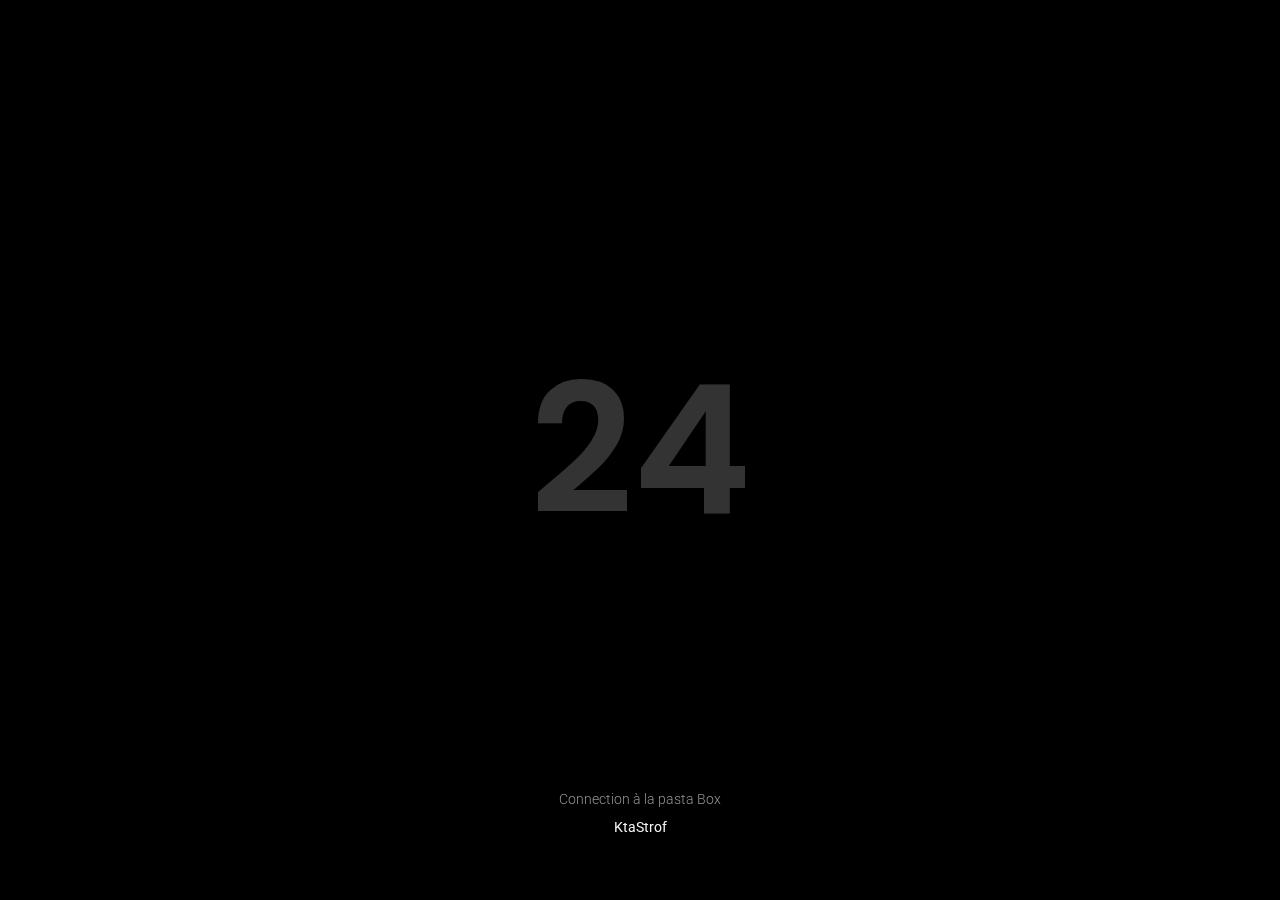
==== commit 8b167683: "index" ====
--- a/index.html
+++ b/index.html
@@ -199,20 +199,7 @@
                 </div>
                 <!--/Section Slide -->					
                 
-                <!-- Section Slide -->
-                <div class="section text-align-center last-slide">
-                    
-                    <p class="smaller sa-one">Are you ready for more?</p>
-                    <h2 class="sa-two">View our entire <br class="destroy">Portfolio projects collection</h2>
-                    
-                    <hr>
-                    
-                    <div class="sa-three">
-                        <a href="portfolio.html" class="clapat-button rounded outline ajax-link" data-type="page-transition" ><span>See More</span></a>
-                    </div>    
-                    
-                </div>
-                <!--/Section Slide -->	                   
+                                   
                     
                                 
             </div>
@@ -247,14 +234,9 @@
                 </div>
                 
                 <ul class="socials-text">
-                    <li><a href="https://www.facebook.com/clapat.ro" target="_blank"><i class="fa fa-facebook"></i></a></li>
-                    <li><a href="https://www.twitter.com/clapatdesign" target="_blank"><i class="fa fa-twitter"></i></a></li>
-                    <li><a href="https://www.dribbble.com/clapat" target="_blank"><i class="fa fa-dribbble"></i></a></li>
-                    <li><a href="https://www.behance.net/clapat" target="_blank"><i class="fa fa-behance"></i></a></li>
+                    <li><a href="https://www.instagram.com/m1ll3n1um3/" target="_blank"><i class="fa fa-instagram"></i></a></li>
                 </ul>            
-                
-                <p class="copyright">2018 © <a target="_blank" href="https://www.clapat.com/themes/wizzard/">Wizzard Theme</a>. Design by <a target="_blank" href="https://www.clapat.com/">Clapat</a>.</p> 
-            
+              
         	</div>
         </footer>
         <!--/Footer -->
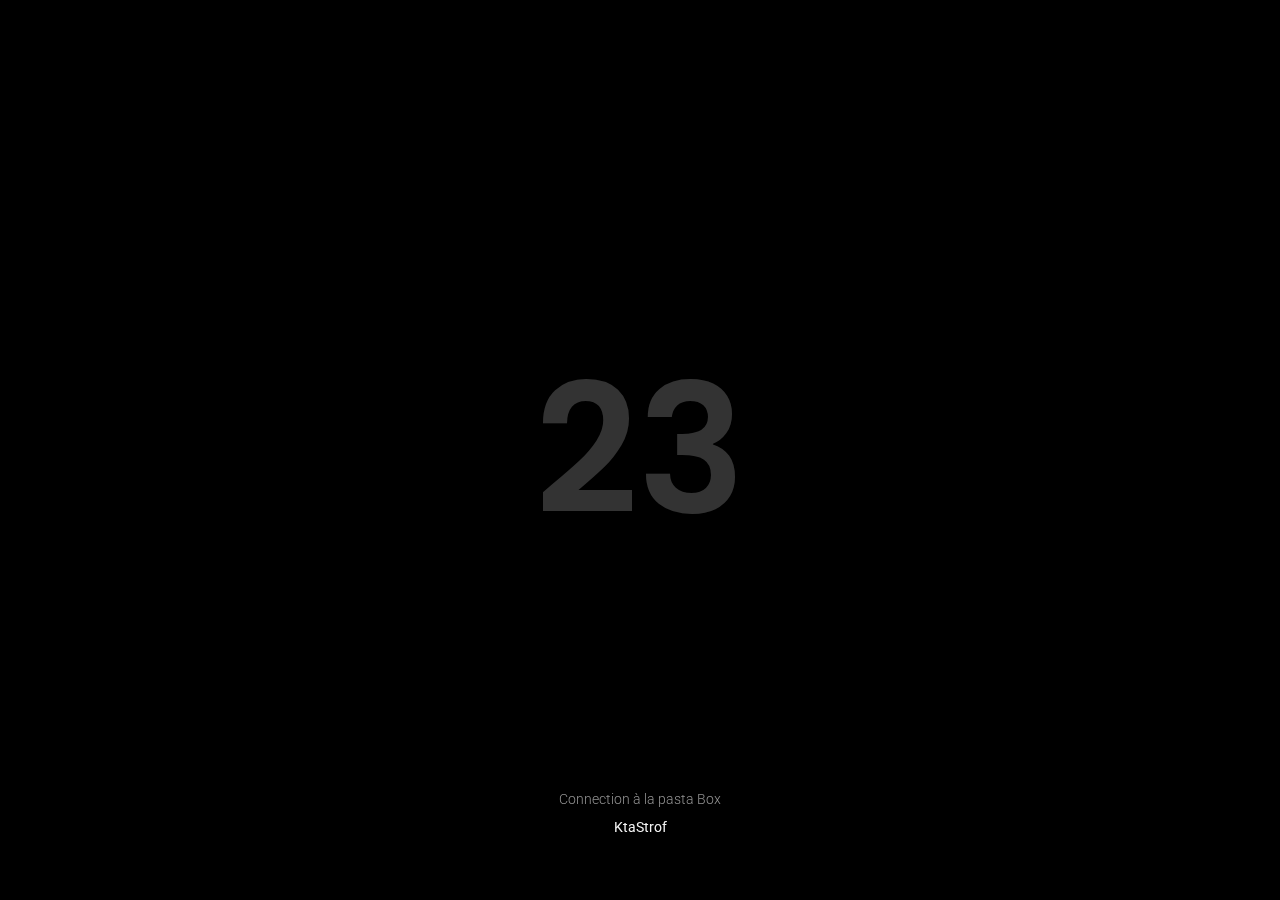
==== commit ef63709a: "new file" ====
--- a/index.html
+++ b/index.html
@@ -153,7 +153,7 @@
                         <a class="ajax-link-project" data-type="page-transition" href="catacombes.html">
                             <div class="img-perspective">
                                 <div class="img-split">
-                                    <div class="section-image" data-src="images/c1.jpg"></div>
+                                    <div class="section-image" data-src="images/c1mini.jpg"></div>
                                     <div class="section-image-mirror"></div>                        
                                 </div>
                             </div>
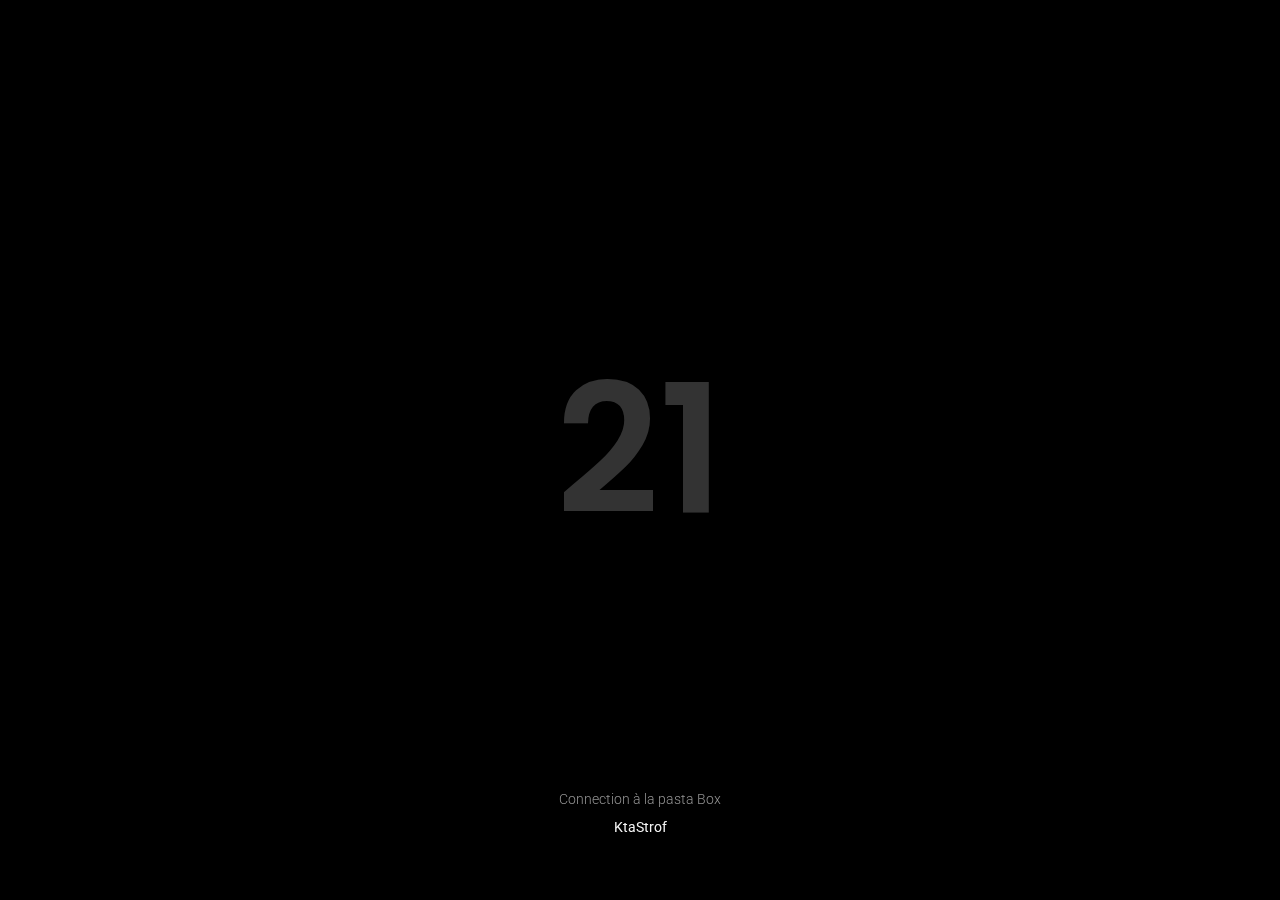
==== commit 38410dd2: "add" ====
--- a/index.html
+++ b/index.html
@@ -1,4 +1,4 @@
-<!DOCTYPE html>
+﻿<!DOCTYPE html>
 <html lang="en">
 <head>
 	<!-- Global site tag (gtag.js) - Google Analytics -->
@@ -101,7 +101,14 @@
                     <nav>                    
                         <ul class="main-menu">
                             <li class="mp active"><a class="ajax-link menu-link" data-type="page-transition" href="index.html"><span></span>Home</a></li>
-
+                            <li class="mp has-sub"><a href="#"><span></span>Portfolio</a>
+                                <ul>
+                                    <li><a class="ajax-link" data-type="page-transition" href="puiselet.html">Puiselet</a></li>
+                                    <li><a class="ajax-link" data-type="page-transition" href="catacombes.html">Catacombe</a></li>
+                                    <li><a class="ajax-link" data-type="page-transition" href="hennocque.html">Hennocque</a></li>
+                                    <li><a class="ajax-link" data-type="page-transition" href="otan.html">L'otan</a></li>
+                                </ul>
+                            </li>
                         </ul>                
                     </nav>
                     
@@ -126,7 +133,7 @@
                         <a class="ajax-link-project" data-type="page-transition" href="puiselet.html">
                             <div class="img-perspective">
                                 <div class="img-split">
-                                    <div class="section-image" data-src="images/p1.jpg"></div>
+                                    <div class="section-image" data-src="images/p1.jpg" width="715" height="354"></div>
                                     <div class="section-image-mirror"></div>                        
                                 </div>
                             </div>
@@ -153,7 +160,7 @@
                         <a class="ajax-link-project" data-type="page-transition" href="catacombes.html">
                             <div class="img-perspective">
                                 <div class="img-split">
-                                    <div class="section-image" data-src="images/c1mini.jpg"></div>
+                                    <div class="section-image" data-src="images/c1mini.jpg" width="715" height="354"></div>
                                     <div class="section-image-mirror"></div>                        
                                 </div>
                             </div>
@@ -180,7 +187,7 @@
                         <a class="ajax-link-project" data-type="page-transition" href="hennocque.html">
                             <div class="img-perspective">
                                 <div class="img-split">
-                                    <div class="section-image" data-src="images/h1.jpg"></div>
+                                    <div class="section-image" data-src="images/h1.jpg"width="715" height="354"></div>
                                     <div class="section-image-mirror"></div>                        
                                 </div>
                             </div>
@@ -197,7 +204,31 @@
                     </div>
                     
                 </div>
-                <!--/Section Slide -->					
+                <!--/Section Slide -->
+                <div class="section light-content">
+
+                    <div class="img-mask">
+                        <a class="ajax-link-project" data-type="page-transition" href="otan.html">
+                            <div class="img-perspective">
+                                <div class="img-split">
+                                    <div class="section-image" data-src="images/o.jpg"width="715" height="354"></div>
+                                    <div class="section-image-mirror"></div>
+                                </div>
+                            </div>
+                        </a>
+                    </div>
+
+                    <div class="section-shadow"></div>
+
+                    <div class="section-caption-outer">
+                        <div class="section-caption-inner">
+                            <h2 class="section-title sa-one">L'Otan</h2>
+                            <p class="section-subtitle sa-two">Photography</p>
+                        </div>
+                    </div>
+
+                </div>
+                
                 
                                    
                     
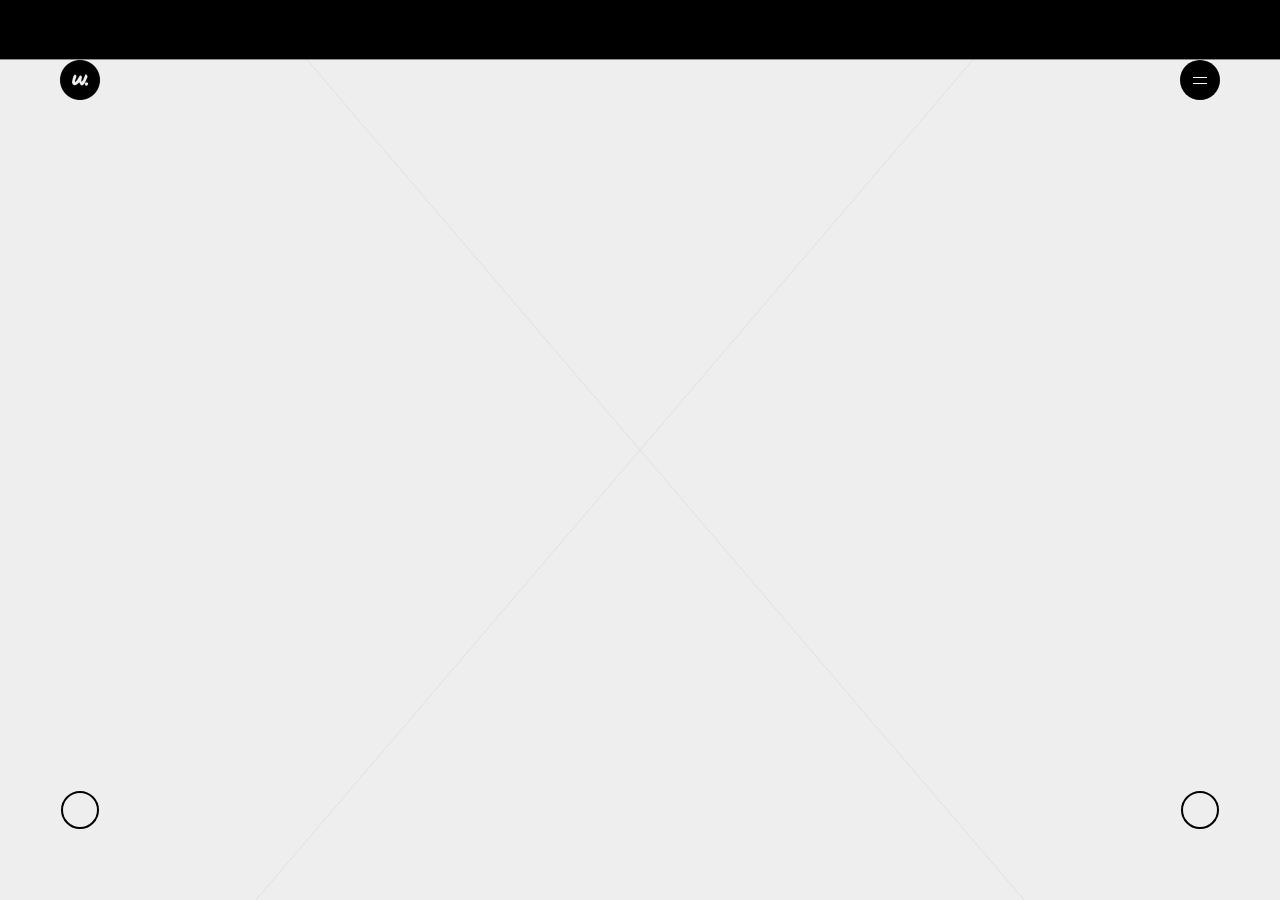
==== commit e04ad294: "fix" ====
--- a/index.html
+++ b/index.html
@@ -109,6 +109,7 @@
                                     <li><a class="ajax-link" data-type="page-transition" href="otan.html">L'otan</a></li>
                                 </ul>
                             </li>
+                           
                         </ul>                
                     </nav>
                     
